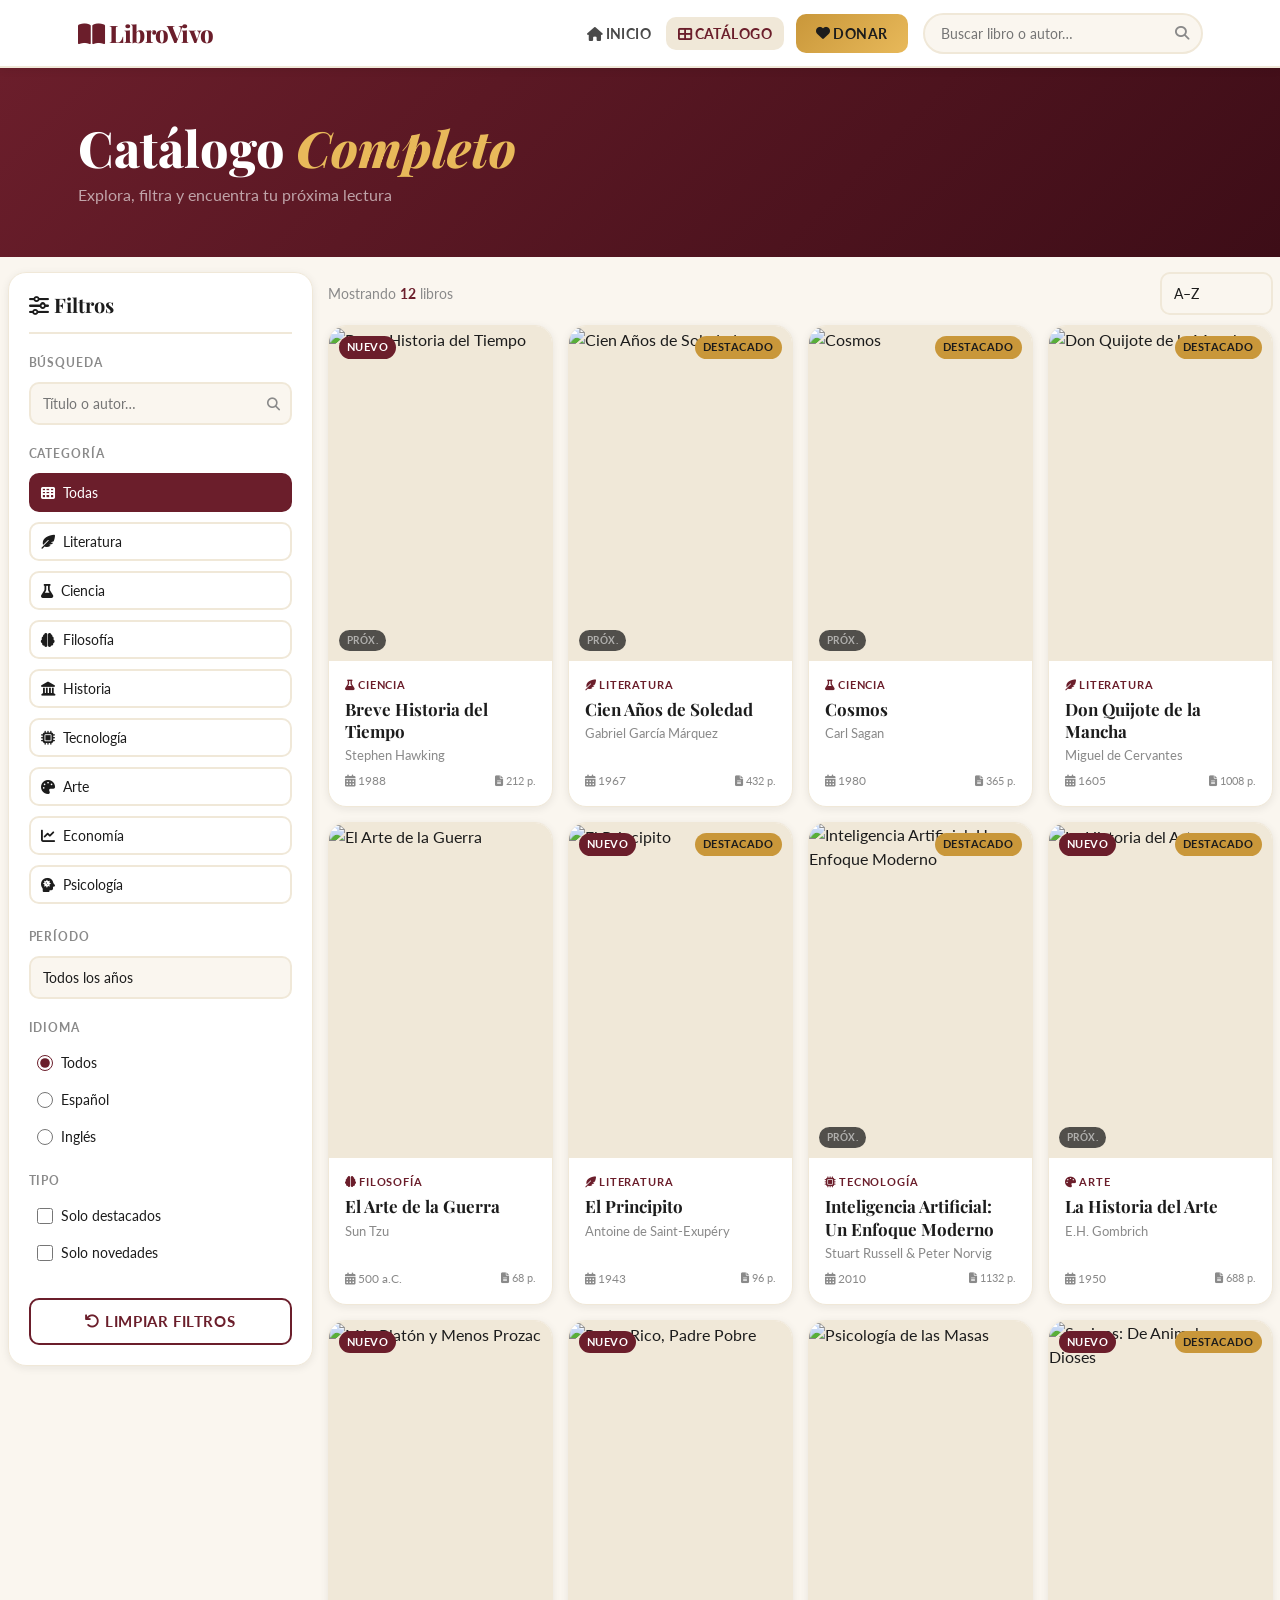
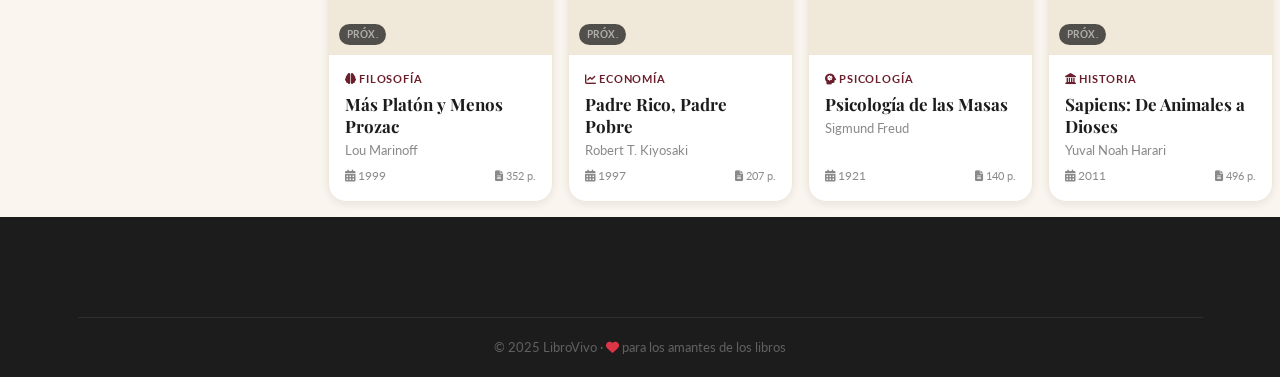
==== pages/catalogo.html @ aedbc591 "Add data catalog and reader functionality for LibroVivo - Introduced data.js containing book categor" ====
<!DOCTYPE html>
<html lang="es">
<head>
  <meta charset="UTF-8" />
  <meta name="viewport" content="width=device-width, initial-scale=1.0" />
  <title>Catálogo – LibroVivo</title>
  <meta name="description" content="Explora nuestro catálogo completo de libros digitales gratuitos. Filtra por categoría, año o autor." />
  <link href="https://cdn.jsdelivr.net/npm/bootstrap@5.3.3/dist/css/bootstrap.min.css" rel="stylesheet" />
  <link rel="stylesheet" href="https://cdnjs.cloudflare.com/ajax/libs/font-awesome/6.5.1/css/all.min.css" />
  <link href="https://fonts.googleapis.com/css2?family=Playfair+Display:ital,wght@0,400;0,600;0,800;1,400&family=Lato:wght@300;400;700&display=swap" rel="stylesheet" />
  <link rel="stylesheet" href="../style/style.css" />
</head>
<body>

<!-- NAVBAR -->
<nav class="navbar navbar-expand-lg lv-navbar sticky-top" id="mainNav">
  <div class="container">
    <a class="navbar-brand lv-brand" href="../index.html"><i class="fas fa-book-open me-2"></i>LibroVivo</a>
    <button class="navbar-toggler lv-toggler" type="button" data-bs-toggle="collapse" data-bs-target="#navMenu">
      <i class="fas fa-bars"></i>
    </button>
    <div class="collapse navbar-collapse" id="navMenu">
      <ul class="navbar-nav ms-auto align-items-lg-center gap-lg-1">
        <li class="nav-item"><a class="nav-link lv-nav-link" href="../index.html"><i class="fas fa-home me-1"></i>Inicio</a></li>
        <li class="nav-item"><a class="nav-link lv-nav-link active" href="catalogo.html"><i class="fas fa-th-large me-1"></i>Catálogo</a></li>
        <li class="nav-item"><button class="btn lv-btn-donate ms-lg-3" onclick="openDonate()"><i class="fas fa-heart me-1"></i>Donar</button></li>
      </ul>
      <div class="lv-search-wrap ms-lg-4 mt-3 mt-lg-0">
        <input type="search" id="globalSearch" class="lv-search-input" placeholder="Buscar libro o autor…" autocomplete="off" />
        <i class="fas fa-search lv-search-icon"></i>
        <div id="searchResults" class="lv-search-dropdown"></div>
      </div>
    </div>
  </div>
</nav>

<!-- PAGE HEADER -->
<div class="lv-page-header">
  <div class="container">
    <h1 class="lv-page-title">Catálogo <em>Completo</em></h1>
    <p class="lv-page-sub">Explora, filtra y encuentra tu próxima lectura</p>
  </div>
</div>

<div class="container-fluid py-4">
  <div class="row">

    <!-- SIDEBAR FILTROS -->
    <div class="col-lg-3" id="sidebarCol">
      <div class="lv-sidebar" id="filterSidebar">
        <div class="lv-sidebar-header">
          <h5><i class="fas fa-sliders-h me-2"></i>Filtros</h5>
          <button class="lv-sidebar-close d-lg-none" id="closeSidebar"><i class="fas fa-times"></i></button>
        </div>
        <div class="lv-filter-group">
          <label class="lv-filter-label">Búsqueda</label>
          <div class="lv-sidebar-search-wrap">
            <input type="search" id="sidebarSearch" class="lv-sidebar-search" placeholder="Título o autor…" />
            <i class="fas fa-search"></i>
          </div>
        </div>
        <div class="lv-filter-group">
          <label class="lv-filter-label">Categoría</label>
          <div id="filterCategories" class="lv-filter-options"></div>
        </div>
        <div class="lv-filter-group">
          <label class="lv-filter-label">Período</label>
          <select id="filterYear" class="lv-filter-select">
            <option value="">Todos los años</option>
            <option value="ancient">Antigüedad (antes de 1800)</option>
            <option value="classic">Clásicos (1800–1950)</option>
            <option value="modern">Modernos (1950–2000)</option>
            <option value="contemporary">Contemporáneos (2000+)</option>
          </select>
        </div>
        <div class="lv-filter-group">
          <label class="lv-filter-label">Idioma</label>
          <div class="lv-filter-options">
            <label class="lv-check-wrap"><input type="radio" name="lang" value="" checked /> Todos</label>
            <label class="lv-check-wrap"><input type="radio" name="lang" value="es" /> Español</label>
            <label class="lv-check-wrap"><input type="radio" name="lang" value="en" /> Inglés</label>
          </div>
        </div>
        <div class="lv-filter-group">
          <label class="lv-filter-label">Tipo</label>
          <div class="lv-filter-options">
            <label class="lv-check-wrap"><input type="checkbox" id="filterFeatured" /> Solo destacados</label>
            <label class="lv-check-wrap"><input type="checkbox" id="filterNew" /> Solo novedades</label>
          </div>
        </div>
        <button class="lv-btn-outline w-100 mt-3" id="clearFilters">
          <i class="fas fa-undo me-2"></i>Limpiar filtros
        </button>
      </div>
    </div>

    <div class="lv-sidebar-overlay" id="sidebarOverlay"></div>

    <!-- GRID LIBROS -->
    <div class="col-lg-9">
      <div class="d-flex align-items-center justify-content-between mb-3 flex-wrap gap-2">
        <button class="btn lv-filter-toggle d-lg-none" id="openSidebar">
          <i class="fas fa-sliders-h me-2"></i>Filtros
        </button>
        <span class="lv-results-count" id="resultsCount">Cargando...</span>
        <select class="lv-filter-select" id="sortSelect" style="width:auto">
          <option value="title">A–Z</option>
          <option value="year-desc">Más recientes</option>
          <option value="year-asc">Más antiguos</option>
        </select>
      </div>
      <div class="row g-4" id="booksGrid"></div>
      <div class="lv-empty" id="emptyState" style="display:none">
        <i class="fas fa-search-minus lv-empty-icon"></i>
        <h4>Sin resultados</h4>
        <p>Prueba con otros filtros o términos de búsqueda.</p>
        <button class="lv-btn-outline" id="clearFilters2"><i class="fas fa-undo me-2"></i>Limpiar filtros</button>
      </div>
    </div>
  </div>
</div>

<!-- DONATE MODAL -->
<div class="lv-modal-overlay" id="donateModal">
  <div class="lv-modal">
    <button class="lv-modal-close" onclick="closeDonate()"><i class="fas fa-times"></i></button>
    <div class="text-center">
      <i class="fas fa-heart lv-donate-icon"></i>
      <h3 class="lv-modal-title">Apoya LibroVivo</h3>
      <p class="lv-modal-sub">Tu donación nos ayuda a mantener esta biblioteca gratuita.</p>
      <div class="lv-donate-amounts">
        <button class="lv-donate-amount" onclick="donate(1)">$1</button>
        <button class="lv-donate-amount" onclick="donate(5)">$5</button>
        <button class="lv-donate-amount lv-donate-popular" onclick="donate(10)">$10 <span>Popular</span></button>
        <button class="lv-donate-amount" onclick="donate(25)">$25</button>
      </div>
      <a id="paypalBtn" href="#" target="_blank" class="lv-btn-primary w-100 mt-3" style="display:none">
        <i class="fab fa-paypal me-2"></i>Donar con PayPal
      </a>
    </div>
  </div>
</div>

<!-- FOOTER -->
<footer class="lv-footer">
  <div class="container">
    <div class="lv-footer-bottom text-center">
      <span>© 2025 LibroVivo · <i class="fas fa-heart text-danger"></i> para los amantes de los libros</span>
    </div>
  </div>
</footer>

<script src="https://cdn.jsdelivr.net/npm/bootstrap@5.3.3/dist/js/bootstrap.bundle.min.js"></script>
<script src="../script/data.js"></script>
<script src="../script/app.js"></script>
</body>
</html>
---- style/style.css ----
/* ============================================================
   LibroVivo – style.css
   Paleta: Crema cálido · Borgogña · Dorado · Carbón
   Tipografía: Playfair Display + Lato
   ============================================================ */

@import url('https://fonts.googleapis.com/css2?family=Playfair+Display:ital,wght@0,400;0,600;0,800;1,400&family=Lato:wght@300;400;700&display=swap');

/* ---- VARIABLES ---- */
:root {
  --cream:      #FAF6EF;
  --cream-dark: #F0E8D8;
  --borgogna:   #6B1E2B;
  --borgogna-l: #8B2E3E;
  --gold:       #C9973A;
  --gold-light: #E8B95A;
  --carbon:     #1C1C1C;
  --gray:       #4A4A4A;
  --gray-light: #8A8A8A;
  --white:      #FFFFFF;
  --shadow-sm:  0 2px 8px rgba(28,28,28,.08);
  --shadow-md:  0 6px 24px rgba(28,28,28,.12);
  --shadow-lg:  0 16px 48px rgba(28,28,28,.18);
  --radius:     10px;
  --radius-lg:  18px;
  --transition: .3s cubic-bezier(.4,0,.2,1);
}

/* ---- RESET ---- */
*, *::before, *::after { box-sizing: border-box; margin: 0; padding: 0; }
html { font-size: 62.5%; scroll-behavior: smooth; background: var(--cream); overflow-x: hidden; }
body { font-family: 'Lato', sans-serif; font-size: 1.6rem; color: var(--carbon); background: var(--cream); }
a { text-decoration: none; color: inherit; transition: var(--transition); }
img { max-width: 100%; }
em { font-style: italic; color: var(--borgogna); }

/* ---- SCROLLBAR ---- */
::-webkit-scrollbar { width: .6rem; }
::-webkit-scrollbar-track { background: var(--cream-dark); }
::-webkit-scrollbar-thumb { background: var(--borgogna); border-radius: 3px; }

/* ======================================================
   NAVBAR
   ====================================================== */
.lv-navbar {
  background: var(--white);
  border-bottom: 2px solid var(--cream-dark);
  box-shadow: var(--shadow-sm);
  padding: 1.2rem 0;
  transition: var(--transition);
  z-index: 1000;
}
.lv-navbar.scrolled {
  box-shadow: var(--shadow-md);
}
.lv-brand {
  font-family: 'Playfair Display', serif;
  font-size: 2.4rem;
  font-weight: 800;
  color: var(--borgogna) !important;
  letter-spacing: -.02em;
}
.lv-brand:hover { color: var(--borgogna-l) !important; }

.lv-nav-link {
  font-size: 1.4rem;
  font-weight: 700;
  color: var(--gray) !important;
  padding: .6rem 1.2rem !important;
  border-radius: var(--radius);
  letter-spacing: .03em;
  text-transform: uppercase;
}
.lv-nav-link:hover, .lv-nav-link.active {
  color: var(--borgogna) !important;
  background: var(--cream-dark);
}
.lv-toggler {
  border: 2px solid var(--cream-dark);
  padding: .6rem .9rem;
  border-radius: var(--radius);
  color: var(--borgogna);
  background: transparent;
  font-size: 1.6rem;
}

/* ---- BUTTONS ---- */
.lv-btn-primary {
  display: inline-flex;
  align-items: center;
  justify-content: center;
  background: var(--borgogna);
  color: var(--white);
  padding: 1.1rem 2.4rem;
  border-radius: var(--radius);
  font-family: 'Lato', sans-serif;
  font-size: 1.5rem;
  font-weight: 700;
  border: 2px solid var(--borgogna);
  cursor: pointer;
  transition: var(--transition);
  letter-spacing: .04em;
  text-transform: uppercase;
}
.lv-btn-primary:hover {
  background: var(--borgogna-l);
  border-color: var(--borgogna-l);
  color: var(--white);
  transform: translateY(-2px);
  box-shadow: 0 8px 24px rgba(107,30,43,.3);
}
.lv-btn-outline {
  display: inline-flex;
  align-items: center;
  justify-content: center;
  background: transparent;
  color: var(--borgogna);
  padding: 1rem 2.2rem;
  border-radius: var(--radius);
  font-size: 1.5rem;
  font-weight: 700;
  border: 2px solid var(--borgogna);
  cursor: pointer;
  transition: var(--transition);
  letter-spacing: .04em;
  text-transform: uppercase;
}
.lv-btn-outline:hover {
  background: var(--borgogna);
  color: var(--white);
  transform: translateY(-2px);
}
.lv-btn-donate {
  display: inline-flex;
  align-items: center;
  justify-content: center;
  background: linear-gradient(135deg, var(--gold), var(--gold-light));
  color: var(--carbon);
  padding: .9rem 2rem;
  border-radius: var(--radius);
  font-size: 1.4rem;
  font-weight: 700;
  border: none;
  cursor: pointer;
  transition: var(--transition);
  text-transform: uppercase;
  letter-spacing: .03em;
}
.lv-btn-donate:hover {
  filter: brightness(1.08);
  transform: translateY(-2px);
  box-shadow: 0 6px 20px rgba(201,151,58,.35);
  color: var(--carbon);
}

/* ---- SEARCH ---- */
.lv-search-wrap {
  position: relative;
}
.lv-search-input {
  background: var(--cream);
  border: 2px solid var(--cream-dark);
  border-radius: 50px;
  padding: .8rem 4rem .8rem 1.6rem;
  font-size: 1.4rem;
  font-family: 'Lato', sans-serif;
  color: var(--carbon);
  width: 28rem;
  transition: var(--transition);
}
.lv-search-input:focus {
  outline: none;
  border-color: var(--borgogna);
  background: var(--white);
  box-shadow: 0 0 0 3px rgba(107,30,43,.1);
}
.lv-search-icon {
  position: absolute;
  right: 1.4rem;
  top: 50%;
  transform: translateY(-50%);
  color: var(--gray-light);
  font-size: 1.4rem;
}
.lv-search-dropdown {
  position: absolute;
  top: calc(100% + .6rem);
  left: 0;
  right: 0;
  background: var(--white);
  border-radius: var(--radius);
  box-shadow: var(--shadow-lg);
  z-index: 2000;
  overflow: hidden;
  display: none;
}
.lv-search-dropdown.open { display: block; }
.lv-search-item {
  display: flex;
  align-items: center;
  gap: 1.2rem;
  padding: 1rem 1.4rem;
  cursor: pointer;
  transition: var(--transition);
}
.lv-search-item:hover { background: var(--cream); }
.lv-search-item img { width: 4rem; height: 5.5rem; object-fit: cover; border-radius: 4px; }
.lv-search-item-meta h6 { font-size: 1.3rem; margin: 0; font-family: 'Playfair Display', serif; }
.lv-search-item-meta small { color: var(--gray-light); font-size: 1.1rem; }

/* ======================================================
   HERO
   ====================================================== */
.lv-hero {
  position: relative;
  background: var(--carbon);
  overflow: hidden;
  min-height: 90vh;
  display: flex;
  align-items: center;
}
.lv-hero-bg {
  position: absolute;
  inset: 0;
  background: 
    radial-gradient(ellipse at 70% 50%, rgba(107,30,43,.6) 0%, transparent 60%),
    radial-gradient(ellipse at 20% 80%, rgba(201,151,58,.15) 0%, transparent 50%),
    linear-gradient(135deg, #1C1C1C 0%, #2A1A1E 100%);
}
.lv-hero-bg::before {
  content: '';
  position: absolute;
  inset: 0;
  background-image: url("data:image/svg+xml,%3Csvg width='60' height='60' viewBox='0 0 60 60' xmlns='http://www.w3.org/2000/svg'%3E%3Cg fill='none' fill-rule='evenodd'%3E%3Cg fill='%23ffffff' fill-opacity='0.02'%3E%3Cpath d='M36 34v-4h-2v4h-4v2h4v4h2v-4h4v-2h-4zm0-30V0h-2v4h-4v2h4v4h2V6h4V4h-4zM6 34v-4H4v4H0v2h4v4h2v-4h4v-2H6zM6 4V0H4v4H0v2h4v4h2V6h4V4H6z'/%3E%3C/g%3E%3C/g%3E%3C/svg%3E");
}
.lv-hero-content {
  position: relative;
  z-index: 1;
  padding-top: 6rem;
  padding-bottom: 6rem;
}
.min-vh-75 { min-height: 75vh; }
.lv-hero-badge {
  display: inline-flex;
  align-items: center;
  background: rgba(201,151,58,.2);
  border: 1px solid rgba(201,151,58,.4);
  color: var(--gold-light);
  padding: .5rem 1.4rem;
  border-radius: 50px;
  font-size: 1.3rem;
  font-weight: 700;
  text-transform: uppercase;
  letter-spacing: .08em;
  margin-bottom: 2rem;
}
.lv-hero-title {
  font-family: 'Playfair Display', serif;
  font-size: clamp(4rem, 6vw, 7rem);
  font-weight: 800;
  color: var(--white);
  line-height: 1.1;
  margin-bottom: 2rem;
}
.lv-hero-title em {
  color: var(--gold-light);
  font-style: italic;
}
.lv-hero-sub {
  font-size: 1.7rem;
  color: rgba(255,255,255,.7);
  line-height: 1.7;
  max-width: 50rem;
  margin-bottom: 3rem;
  font-weight: 300;
}
.lv-hero-stats {
  display: flex;
  gap: 3rem;
  padding-top: 1rem;
  border-top: 1px solid rgba(255,255,255,.1);
  margin-top: 1rem;
}
.lv-stat { text-align: center; }
.lv-stat span {
  display: block;
  font-family: 'Playfair Display', serif;
  font-size: 3.2rem;
  font-weight: 800;
  color: var(--gold-light);
}
.lv-stat small { color: rgba(255,255,255,.5); font-size: 1.2rem; text-transform: uppercase; letter-spacing: .08em; }

/* Hero books float */
.lv-hero-books {
  display: flex;
  justify-content: center;
  align-items: flex-end;
  gap: 1.5rem;
  height: 42rem;
  padding-bottom: 2rem;
}
.lv-hero-book-wrap {
  animation: floatBook 4s ease-in-out infinite;
  display: flex;
  align-items: flex-end;
}
.lv-hero-book-wrap:nth-child(1) { animation-delay: 0s;   transform: rotate(-8deg); }
.lv-hero-book-wrap:nth-child(2) { animation-delay: .6s;  transform: rotate(3deg);  }
.lv-hero-book-wrap:nth-child(3) { animation-delay: 1.2s; transform: rotate(-4deg); }
.lv-hero-book-wrap:nth-child(4) { animation-delay: 1.8s; transform: rotate(5deg);  }
.lv-hero-book {
  width: 12rem;
  height: 17rem;
  border-radius: 6px 10px 10px 6px;
  object-fit: cover;
  box-shadow: -4px 6px 20px rgba(0,0,0,.5), 4px 0 0 rgba(255,255,255,.06) inset;
  transition: transform var(--transition), box-shadow var(--transition);
  cursor: pointer;
  display: block;
}
.lv-hero-book-wrap:nth-child(2) .lv-hero-book { width: 14rem; height: 20rem; }
.lv-hero-book:hover {
  transform: scale(1.08) translateY(-8px);
  box-shadow: -4px 16px 40px rgba(0,0,0,.7);
}
@keyframes floatBook {
  0%,100% { transform: rotate(var(--rot, 0deg)) translateY(0); }
  50%      { transform: rotate(var(--rot, 0deg)) translateY(-14px); }
}
.lv-hero-book-wrap:nth-child(1) { --rot: -8deg; }
.lv-hero-book-wrap:nth-child(2) { --rot: 3deg; }
.lv-hero-book-wrap:nth-child(3) { --rot: -4deg; }
.lv-hero-book-wrap:nth-child(4) { --rot: 5deg; }

/* ======================================================
   SECTIONS GENÉRICOS
   ====================================================== */
.lv-section { padding: 7rem 0; }
.lv-section-header {
  display: flex;
  align-items: flex-end;
  justify-content: space-between;
  margin-bottom: 3.5rem;
  flex-wrap: wrap;
  gap: 1rem;
}
.lv-section-title {
  font-family: 'Playfair Display', serif;
  font-size: clamp(2.8rem, 4vw, 4rem);
  font-weight: 800;
  color: var(--carbon);
  line-height: 1.2;
}
.lv-section-sub {
  color: var(--gray-light);
  font-size: 1.6rem;
  margin-top: .5rem;
}
.lv-link-more {
  color: var(--borgogna);
  font-size: 1.4rem;
  font-weight: 700;
  text-transform: uppercase;
  letter-spacing: .05em;
  border-bottom: 2px solid transparent;
}
.lv-link-more:hover { border-color: var(--borgogna); }

/* ======================================================
   BOOK CARD
   ====================================================== */
.lv-book-card {
  background: var(--white);
  border-radius: var(--radius-lg);
  overflow: hidden;
  box-shadow: var(--shadow-sm);
  transition: var(--transition);
  cursor: pointer;
  height: 100%;
  display: flex;
  flex-direction: column;
  border: 1px solid var(--cream-dark);
}
.lv-book-card:hover {
  transform: translateY(-6px);
  box-shadow: var(--shadow-lg);
  border-color: var(--gold);
}
.lv-book-cover-wrap {
  position: relative;
  aspect-ratio: 2/3;
  overflow: hidden;
  background: var(--cream-dark);
}
.lv-book-cover {
  width: 100%;
  height: 100%;
  object-fit: cover;
  transition: transform .5s ease;
}
.lv-book-card:hover .lv-book-cover { transform: scale(1.05); }
.lv-book-overlay {
  position: absolute;
  inset: 0;
  background: linear-gradient(to top, rgba(28,28,28,.9) 0%, transparent 50%);
  opacity: 0;
  transition: var(--transition);
  display: flex;
  align-items: flex-end;
  justify-content: center;
  padding-bottom: 2rem;
}
.lv-book-card:hover .lv-book-overlay { opacity: 1; }
.lv-read-btn {
  background: var(--borgogna);
  color: var(--white);
  padding: .8rem 2rem;
  border-radius: var(--radius);
  font-size: 1.3rem;
  font-weight: 700;
  text-transform: uppercase;
  letter-spacing: .05em;
  border: 2px solid var(--borgogna);
  transform: translateY(1rem);
  transition: var(--transition);
}
.lv-book-card:hover .lv-read-btn { transform: translateY(0); }
.lv-read-btn:hover { background: var(--gold); border-color: var(--gold); color: var(--carbon); }
.lv-badge-new, .lv-badge-featured {
  position: absolute;
  top: 1rem;
  padding: .3rem .8rem;
  border-radius: 50px;
  font-size: 1.1rem;
  font-weight: 700;
  text-transform: uppercase;
  letter-spacing: .05em;
}
.lv-badge-new { left: 1rem; background: var(--borgogna); color: var(--white); }
.lv-badge-featured { right: 1rem; background: var(--gold); color: var(--carbon); }
.lv-badge-demo {
  position: absolute;
  bottom: 1rem; left: 1rem;
  background: rgba(28,28,28,.75);
  color: rgba(255,255,255,.55);
  padding: .3rem .8rem;
  border-radius: 50px;
  font-size: 1rem;
  font-weight: 700;
  text-transform: uppercase;
  letter-spacing: .05em;
  backdrop-filter: blur(4px);
}
/* Demo mode in reader */
.lv-demo-mode {
  text-align: center;
  padding: 4rem 2rem;
  max-width: 56rem;
}
.lv-demo-meta {
  display: flex;
  gap: 2rem;
  justify-content: center;
  flex-wrap: wrap;
  margin: 1.5rem 0;
  color: rgba(255,255,255,.5);
  font-size: 1.4rem;
}
.lv-demo-notice {
  background: rgba(201,151,58,.12);
  border: 1px solid rgba(201,151,58,.3);
  color: rgba(255,255,255,.6);
  border-radius: var(--radius);
  padding: 1.4rem 2rem;
  font-size: 1.4rem;
  line-height: 1.6;
  margin: 2rem 0;
  text-align: left;
}
.lv-book-info {
  padding: 1.6rem;
  flex: 1;
  display: flex;
  flex-direction: column;
}
.lv-book-category {
  font-size: 1.1rem;
  font-weight: 700;
  text-transform: uppercase;
  letter-spacing: .08em;
  color: var(--borgogna);
  margin-bottom: .5rem;
}
.lv-book-title {
  font-family: 'Playfair Display', serif;
  font-size: 1.7rem;
  font-weight: 700;
  color: var(--carbon);
  line-height: 1.3;
  margin-bottom: .4rem;
  display: -webkit-box;
  -webkit-line-clamp: 2;
  -webkit-box-orient: vertical;
  overflow: hidden;
}
.lv-book-author {
  font-size: 1.3rem;
  color: var(--gray-light);
  margin-bottom: .4rem;
}
.lv-book-year {
  font-size: 1.2rem;
  color: var(--gray-light);
  margin-top: auto;
}
.lv-book-pages {
  font-size: 1.1rem;
  color: var(--gray-light);
}

/* ======================================================
   SWIPER
   ====================================================== */
.lv-swiper { padding: 1.5rem .5rem 4rem !important; overflow: visible; }
.lv-swiper .swiper-slide { height: auto; }
.lv-swiper-pagination { --swiper-pagination-color: var(--borgogna); }
.lv-swiper-nav {
  color: var(--borgogna) !important;
  background: var(--white);
  width: 4rem !important;
  height: 4rem !important;
  border-radius: 50%;
  box-shadow: var(--shadow-md);
  transition: var(--transition);
}
.lv-swiper-nav::after { font-size: 1.4rem !important; font-weight: 900; }
.lv-swiper-nav:hover { background: var(--borgogna); color: var(--white) !important; }

/* ======================================================
   CATEGORIES GRID
   ====================================================== */
.lv-categories-section { background: var(--cream-dark); }
.lv-category-card {
  background: var(--white);
  border-radius: var(--radius-lg);
  padding: 2.4rem 2rem;
  text-align: center;
  cursor: pointer;
  transition: var(--transition);
  border: 2px solid transparent;
  box-shadow: var(--shadow-sm);
}
.lv-category-card:hover {
  border-color: var(--borgogna);
  transform: translateY(-4px);
  box-shadow: var(--shadow-md);
}
.lv-category-card.active {
  background: var(--borgogna);
  border-color: var(--borgogna);
  color: var(--white);
}
.lv-category-card.active .lv-category-icon,
.lv-category-card.active .lv-category-name { color: var(--white); }
.lv-category-icon {
  font-size: 2.8rem;
  color: var(--borgogna);
  margin-bottom: 1rem;
  display: block;
  transition: var(--transition);
}
.lv-category-name {
  font-size: 1.4rem;
  font-weight: 700;
  color: var(--carbon);
  text-transform: uppercase;
  letter-spacing: .05em;
}
.lv-category-count {
  font-size: 1.2rem;
  color: var(--gray-light);
  margin-top: .3rem;
}
.lv-category-card.active .lv-category-count { color: rgba(255,255,255,.7); }

/* ======================================================
   UPLOAD SECTION
   ====================================================== */
.lv-upload-section { background: var(--carbon); }
.lv-upload-section .lv-section-title { color: var(--white); }
.lv-upload-section .lv-section-sub { color: rgba(255,255,255,.6); }
.lv-upload-section .lv-hero-badge { margin-bottom: 2rem; }
.lv-upload-box {
  background: rgba(255,255,255,.04);
  border: 2px dashed rgba(255,255,255,.2);
  border-radius: var(--radius-lg);
  padding: 5rem 3rem;
  text-align: center;
  transition: var(--transition);
  cursor: pointer;
}
.lv-upload-box:hover, .lv-upload-box.dragover {
  border-color: var(--gold);
  background: rgba(201,151,58,.08);
}
.lv-upload-icon { font-size: 5rem; color: var(--gold); display: block; margin-bottom: 1.5rem; }
.lv-upload-text { font-size: 1.6rem; color: rgba(255,255,255,.8); font-weight: 300; }
.lv-upload-box small { color: rgba(255,255,255,.4); font-size: 1.3rem; display: block; margin-top: .5rem; }

/* ======================================================
   NEW / FEATURED SECTION
   ====================================================== */
.lv-new-section { background: var(--cream); }
.lv-featured-section { background: var(--cream-dark); }

/* ======================================================
   DONATE MODAL
   ====================================================== */
.lv-modal-overlay {
  position: fixed;
  inset: 0;
  background: rgba(28,28,28,.7);
  z-index: 9000;
  display: flex;
  align-items: center;
  justify-content: center;
  opacity: 0;
  pointer-events: none;
  transition: var(--transition);
  backdrop-filter: blur(4px);
}
.lv-modal-overlay.open { opacity: 1; pointer-events: all; }
.lv-modal {
  background: var(--white);
  border-radius: var(--radius-lg);
  padding: 3.5rem;
  max-width: 48rem;
  width: 90%;
  position: relative;
  box-shadow: var(--shadow-lg);
  transform: scale(.95);
  transition: var(--transition);
}
.lv-modal-overlay.open .lv-modal { transform: scale(1); }
.lv-modal-close {
  position: absolute;
  top: 1.5rem;
  right: 1.5rem;
  background: var(--cream);
  border: none;
  border-radius: 50%;
  width: 3.6rem;
  height: 3.6rem;
  font-size: 1.4rem;
  cursor: pointer;
  color: var(--gray);
  transition: var(--transition);
  display: flex;
  align-items: center;
  justify-content: center;
}
.lv-modal-close:hover { background: var(--borgogna); color: var(--white); }
.lv-donate-icon { font-size: 4rem; color: var(--borgogna); display: block; margin-bottom: 1rem; }
.lv-modal-title { font-family: 'Playfair Display', serif; font-size: 2.6rem; font-weight: 800; color: var(--carbon); margin-bottom: 1rem; }
.lv-modal-sub { color: var(--gray-light); font-size: 1.5rem; line-height: 1.6; margin-bottom: 2rem; }
.lv-donate-amounts {
  display: flex;
  gap: 1rem;
  justify-content: center;
  flex-wrap: wrap;
  margin-bottom: 1rem;
}
.lv-donate-amount {
  padding: 1rem 2rem;
  border: 2px solid var(--cream-dark);
  border-radius: var(--radius);
  background: transparent;
  font-size: 1.6rem;
  font-weight: 700;
  cursor: pointer;
  transition: var(--transition);
  color: var(--carbon);
  position: relative;
}
.lv-donate-amount:hover, .lv-donate-amount.selected {
  border-color: var(--borgogna);
  background: var(--borgogna);
  color: var(--white);
}
.lv-donate-popular { border-color: var(--gold); }
.lv-donate-popular span {
  position: absolute;
  top: -1rem;
  left: 50%;
  transform: translateX(-50%);
  background: var(--gold);
  color: var(--carbon);
  font-size: 1rem;
  padding: .1rem .7rem;
  border-radius: 50px;
  font-weight: 700;
  white-space: nowrap;
}

/* ======================================================
   FOOTER
   ====================================================== */
.lv-footer {
  background: var(--carbon);
  color: rgba(255,255,255,.7);
  padding: 6rem 0 0;
}
.lv-footer .lv-brand { color: var(--white) !important; }
.lv-footer-sub { font-size: 1.4rem; color: rgba(255,255,255,.5); line-height: 1.7; }
.lv-footer-heading {
  color: var(--gold-light);
  font-size: 1.3rem;
  font-weight: 700;
  text-transform: uppercase;
  letter-spacing: .08em;
  margin-bottom: 1.5rem;
}
.lv-footer-list { list-style: none; padding: 0; }
.lv-footer-list li { margin-bottom: .8rem; }
.lv-footer-list a { font-size: 1.4rem; color: rgba(255,255,255,.5); }
.lv-footer-list a:hover { color: var(--white); }
.lv-social-links { display: flex; gap: 1rem; }
.lv-social-links a {
  width: 3.8rem; height: 3.8rem;
  border-radius: 50%;
  background: rgba(255,255,255,.08);
  color: rgba(255,255,255,.6);
  display: flex; align-items: center; justify-content: center;
  font-size: 1.6rem;
  transition: var(--transition);
}
.lv-social-links a:hover { background: var(--borgogna); color: var(--white); }
.lv-footer-bottom {
  margin-top: 4rem;
  padding: 2rem 0;
  border-top: 1px solid rgba(255,255,255,.08);
  font-size: 1.3rem;
  color: rgba(255,255,255,.3);
  text-align: center;
}

/* ======================================================
   PAGE HEADER (catálogo)
   ====================================================== */
.lv-page-header {
  background: linear-gradient(135deg, var(--borgogna) 0%, #3D0D17 100%);
  padding: 5rem 0 4rem;
  margin-bottom: 0;
}
.lv-page-title {
  font-family: 'Playfair Display', serif;
  font-size: clamp(3.2rem, 5vw, 5rem);
  font-weight: 800;
  color: var(--white);
}
.lv-page-title em { color: var(--gold-light); }
.lv-page-sub { color: rgba(255,255,255,.6); font-size: 1.6rem; margin-top: .5rem; }

/* ======================================================
   SIDEBAR (catálogo)
   ====================================================== */
.lv-sidebar {
  background: var(--white);
  border-radius: var(--radius-lg);
  padding: 2rem;
  box-shadow: var(--shadow-sm);
  border: 1px solid var(--cream-dark);
  position: sticky;
  top: 8rem;
}
.lv-sidebar-header {
  display: flex;
  align-items: center;
  justify-content: space-between;
  margin-bottom: 2rem;
  padding-bottom: 1.5rem;
  border-bottom: 2px solid var(--cream-dark);
}
.lv-sidebar-header h5 {
  font-family: 'Playfair Display', serif;
  font-size: 2rem;
  font-weight: 700;
  color: var(--carbon);
  margin: 0;
}
.lv-sidebar-close {
  background: var(--cream);
  border: none;
  border-radius: 50%;
  width: 3.2rem; height: 3.2rem;
  display: flex; align-items: center; justify-content: center;
  cursor: pointer;
  font-size: 1.4rem;
  color: var(--gray);
  transition: var(--transition);
}
.lv-sidebar-close:hover { background: var(--borgogna); color: var(--white); }
.lv-filter-group { margin-bottom: 2rem; }
.lv-filter-label {
  display: block;
  font-size: 1.2rem;
  font-weight: 700;
  text-transform: uppercase;
  letter-spacing: .08em;
  color: var(--gray-light);
  margin-bottom: 1rem;
}
.lv-filter-options { display: flex; flex-direction: column; gap: .6rem; }
.lv-check-wrap {
  display: flex;
  align-items: center;
  gap: .8rem;
  font-size: 1.4rem;
  color: var(--carbon);
  cursor: pointer;
  padding: .5rem .8rem;
  border-radius: var(--radius);
  transition: var(--transition);
}
.lv-check-wrap:hover { background: var(--cream); }
.lv-check-wrap input { accent-color: var(--borgogna); width: 1.6rem; height: 1.6rem; cursor: pointer; }
.lv-filter-select {
  width: 100%;
  padding: .9rem 1.2rem;
  border: 2px solid var(--cream-dark);
  border-radius: var(--radius);
  font-size: 1.4rem;
  font-family: 'Lato', sans-serif;
  color: var(--carbon);
  background: var(--cream);
  cursor: pointer;
  transition: var(--transition);
  appearance: none;
}
.lv-filter-select:focus { outline: none; border-color: var(--borgogna); }
.lv-sidebar-search-wrap { position: relative; }
.lv-sidebar-search {
  width: 100%;
  padding: .9rem 3.5rem .9rem 1.2rem;
  border: 2px solid var(--cream-dark);
  border-radius: var(--radius);
  font-size: 1.4rem;
  font-family: 'Lato', sans-serif;
  color: var(--carbon);
  background: var(--cream);
  transition: var(--transition);
}
.lv-sidebar-search:focus { outline: none; border-color: var(--borgogna); background: var(--white); }
.lv-sidebar-search-wrap i {
  position: absolute;
  right: 1.2rem;
  top: 50%;
  transform: translateY(-50%);
  color: var(--gray-light);
  font-size: 1.3rem;
}
/* Sidebar overlay mobile */
.lv-sidebar-overlay {
  display: none;
  position: fixed;
  inset: 0;
  background: rgba(28,28,28,.5);
  z-index: 1100;
}
.lv-filter-toggle {
  background: var(--borgogna);
  color: var(--white);
  border: none;
  padding: .8rem 1.6rem;
  border-radius: var(--radius);
  font-size: 1.4rem;
  font-weight: 700;
  text-transform: uppercase;
  letter-spacing: .04em;
  cursor: pointer;
  transition: var(--transition);
}
.lv-filter-toggle:hover { background: var(--borgogna-l); }
.lv-results-count { font-size: 1.4rem; color: var(--gray-light); }
.lv-results-count strong { color: var(--borgogna); }
/* Category filter pills in sidebar */
.lv-filter-cat-btn {
  display: flex;
  align-items: center;
  gap: .6rem;
  width: 100%;
  text-align: left;
  padding: .7rem 1rem;
  border: 2px solid var(--cream-dark);
  border-radius: var(--radius);
  background: transparent;
  font-size: 1.4rem;
  font-family: 'Lato', sans-serif;
  color: var(--carbon);
  cursor: pointer;
  transition: var(--transition);
  margin-bottom: .4rem;
}
.lv-filter-cat-btn:hover { border-color: var(--borgogna); color: var(--borgogna); background: var(--cream); }
.lv-filter-cat-btn.active { border-color: var(--borgogna); background: var(--borgogna); color: var(--white); }
/* Empty state */
.lv-empty {
  text-align: center;
  padding: 6rem 2rem;
}
.lv-empty-icon { font-size: 6rem; color: var(--cream-dark); display: block; margin-bottom: 2rem; }
.lv-empty h4 { font-family: 'Playfair Display', serif; font-size: 2.4rem; color: var(--carbon); margin-bottom: 1rem; }
.lv-empty p { color: var(--gray-light); font-size: 1.5rem; margin-bottom: 2rem; }

/* ======================================================
   READER
   ====================================================== */
.lv-reader-body { background: #111; overflow: hidden; height: 100vh; display: flex; flex-direction: column; }
.lv-reader-nav {
  background: var(--carbon);
  border-bottom: 1px solid rgba(255,255,255,.08);
  padding: 1rem 2rem;
  display: flex;
  align-items: center;
  justify-content: space-between;
  flex-wrap: wrap;
  gap: 1rem;
  z-index: 100;
  position: relative;
  flex-shrink: 0;
}
.lv-reader-back {
  width: 3.6rem; height: 3.6rem;
  border-radius: 50%;
  background: rgba(255,255,255,.08);
  color: var(--white);
  display: flex; align-items: center; justify-content: center;
  font-size: 1.6rem;
  transition: var(--transition);
}
.lv-reader-back:hover { background: var(--borgogna); }
.lv-reader-booktitle {
  font-family: 'Playfair Display', serif;
  font-size: 1.6rem;
  color: rgba(255,255,255,.8);
  max-width: 24rem;
  overflow: hidden;
  text-overflow: ellipsis;
  white-space: nowrap;
}
.lv-reader-pages, .lv-reader-zoom {
  display: flex;
  align-items: center;
  gap: .6rem;
}
.lv-reader-btn {
  width: 3.4rem; height: 3.4rem;
  border-radius: var(--radius);
  background: rgba(255,255,255,.08);
  border: none;
  color: rgba(255,255,255,.7);
  font-size: 1.4rem;
  cursor: pointer;
  transition: var(--transition);
  display: flex; align-items: center; justify-content: center;
}
.lv-reader-btn:hover { background: var(--borgogna); color: var(--white); }
.lv-reader-btn.active { background: var(--gold); color: var(--carbon); }
.lv-page-indicator {
  display: flex;
  align-items: center;
  gap: .5rem;
  color: rgba(255,255,255,.6);
  font-size: 1.4rem;
}
.lv-page-input {
  width: 5rem;
  background: rgba(255,255,255,.1);
  border: 1px solid rgba(255,255,255,.15);
  border-radius: var(--radius);
  padding: .4rem .6rem;
  color: var(--white);
  font-size: 1.4rem;
  text-align: center;
  font-family: 'Lato', sans-serif;
}
.lv-page-input:focus { outline: none; border-color: var(--borgogna); }
.lv-zoom-val { color: rgba(255,255,255,.6); font-size: 1.3rem; min-width: 4rem; text-align: center; }
.lv-reader-sep { width: 1px; height: 2.4rem; background: rgba(255,255,255,.1); margin: 0 .5rem; }
.lv-tool-btn.active { background: var(--gold) !important; color: var(--carbon) !important; }

/* Reader layout */
.lv-reader-layout {
  display: flex;
  flex: 1;
  overflow: hidden;
  height: calc(100vh - 6rem);
}
.lv-reader-main {
  flex: 1;
  overflow-y: auto;
  background: #1a1a1a;
  display: flex;
  flex-direction: column;
  align-items: center;
  padding: 2rem;
  position: relative;
}
.lv-pdf-container {
  position: relative;
  box-shadow: 0 8px 40px rgba(0,0,0,.6);
  line-height: 0;
}
#pdfCanvas {
  display: block;
  max-width: 100%;
}
.lv-text-layer {
  position: absolute;
  top: 0; left: 0;
  width: 100%; height: 100%;
  pointer-events: all;
  overflow: hidden;
}
.lv-text-layer span {
  color: transparent;
  position: absolute;
  white-space: pre;
  cursor: text;
  transform-origin: 0% 0%;
}
.lv-text-layer .highlight {
  background: rgba(255, 220, 50, .4);
  border-radius: 2px;
  color: transparent;
}
.lv-reader-loading {
  position: absolute;
  inset: 0;
  display: flex;
  flex-direction: column;
  align-items: center;
  justify-content: center;
  color: rgba(255,255,255,.6);
  font-size: 1.5rem;
  gap: 1.5rem;
}
.lv-reader-error {
  display: flex;
  flex-direction: column;
  align-items: center;
  justify-content: center;
  text-align: center;
  padding: 4rem;
  color: rgba(255,255,255,.7);
}
.lv-error-icon { font-size: 6rem; color: var(--borgogna); margin-bottom: 2rem; display: block; }
.lv-loader-spinner {
  width: 4rem; height: 4rem;
  border: 3px solid rgba(255,255,255,.1);
  border-top-color: var(--borgogna);
  border-radius: 50%;
  animation: spin .8s linear infinite;
}
@keyframes spin { to { transform: rotate(360deg); } }

/* Reader panel */
.lv-reader-panel {
  width: 30rem;
  background: var(--carbon);
  border-left: 1px solid rgba(255,255,255,.06);
  overflow-y: auto;
  flex-shrink: 0;
  transition: var(--transition);
}
.lv-panel-section {
  padding: 1.8rem;
  border-bottom: 1px solid rgba(255,255,255,.06);
}
.lv-panel-heading {
  font-size: 1.3rem;
  font-weight: 700;
  text-transform: uppercase;
  letter-spacing: .08em;
  color: var(--gold-light);
  margin-bottom: 1rem;
}
.lv-panel-cover {
  width: 100%;
  aspect-ratio: 2/3;
  object-fit: cover;
  border-radius: var(--radius);
  margin-bottom: 1.2rem;
}
#panelBookInfo { display: none; }
.lv-panel-book-meta h5 {
  font-family: 'Playfair Display', serif;
  font-size: 1.6rem;
  color: var(--white);
  margin-bottom: .4rem;
}
.lv-panel-book-meta p { font-size: 1.3rem; }
.lv-panel-badge {
  display: inline-block;
  padding: .3rem 1rem;
  background: rgba(107,30,43,.3);
  border: 1px solid rgba(107,30,43,.5);
  color: var(--gold-light);
  border-radius: 50px;
  font-size: 1.1rem;
  text-transform: uppercase;
  letter-spacing: .05em;
}
/* Progress */
.lv-progress-bar-wrap {
  background: rgba(255,255,255,.08);
  border-radius: 50px;
  height: .6rem;
  overflow: hidden;
  margin-bottom: .6rem;
}
.lv-progress-bar {
  height: 100%;
  background: linear-gradient(90deg, var(--borgogna), var(--gold));
  border-radius: 50px;
  width: 0%;
  transition: width .5s ease;
}
/* Highlights list */
.lv-highlights-list { max-height: 20rem; overflow-y: auto; }
.lv-highlight-item {
  background: rgba(255,220,50,.1);
  border-left: 3px solid var(--gold);
  padding: .8rem 1rem;
  border-radius: 0 var(--radius) var(--radius) 0;
  margin-bottom: .8rem;
  font-size: 1.3rem;
  color: rgba(255,255,255,.7);
  line-height: 1.5;
  cursor: pointer;
  transition: var(--transition);
  position: relative;
}
.lv-highlight-item:hover { background: rgba(255,220,50,.2); }
.lv-highlight-del {
  position: absolute;
  top: .5rem; right: .5rem;
  background: none;
  border: none;
  color: rgba(255,255,255,.3);
  cursor: pointer;
  font-size: 1.2rem;
  transition: var(--transition);
}
.lv-highlight-del:hover { color: var(--borgogna); }
/* AI content */
.lv-ai-content {
  font-size: 1.4rem;
  color: rgba(255,255,255,.6);
  line-height: 1.7;
  max-height: 30rem;
  overflow-y: auto;
}
/* AI Modal */
.lv-ai-modal { max-width: 60rem; }
.lv-ai-modal-header { display: flex; align-items: center; gap: 1.5rem; margin-bottom: 2rem; }
.lv-ai-icon { font-size: 3rem; color: var(--borgogna); }
.lv-ai-modal-content { max-height: 50vh; overflow-y: auto; }
.lv-ai-loading {
  display: flex;
  flex-direction: column;
  align-items: center;
  gap: 1.5rem;
  padding: 3rem;
  color: var(--gray-light);
}
#aiResult {
  font-size: 1.5rem;
  color: var(--carbon);
  line-height: 1.8;
  white-space: pre-wrap;
}

/* Highlight tooltip */
.lv-highlight-tooltip {
  position: fixed;
  background: var(--carbon);
  border-radius: var(--radius);
  box-shadow: var(--shadow-lg);
  padding: .5rem;
  display: flex;
  gap: .4rem;
  z-index: 9999;
}
.lv-highlight-tooltip button {
  background: none;
  border: none;
  color: var(--white);
  font-size: 1.3rem;
  padding: .5rem 1rem;
  border-radius: 6px;
  cursor: pointer;
  transition: var(--transition);
}
.lv-highlight-tooltip button:hover { background: var(--borgogna); }

/* ======================================================
   RESPONSIVE
   ====================================================== */
@media (max-width: 991px) {
  html { font-size: 56%; }
  .lv-section { padding: 5rem 0; }

  /* Sidebar mobile */
  .lv-sidebar {
    position: fixed;
    top: 0; left: -32rem;
    width: 30rem;
    height: 100vh;
    z-index: 1200;
    border-radius: 0;
    overflow-y: auto;
    transition: left .3s ease;
  }
  .lv-sidebar.open { left: 0; }
  .lv-sidebar-overlay.open { display: block; }

  /* Reader panel collapses */
  .lv-reader-panel {
    position: fixed;
    right: -32rem;
    top: 0; bottom: 0;
    z-index: 200;
    width: 30rem;
  }
  .lv-reader-panel.open { right: 0; }
}

@media (max-width: 768px) {
  html { font-size: 52%; }
  .lv-hero { min-height: 80vh; }
  .lv-search-input { width: 20rem; }
  .lv-reader-nav { padding: .8rem 1.2rem; }
  .lv-reader-booktitle { max-width: 14rem; font-size: 1.4rem; }
}
@media (max-width: 480px) {
  html { font-size: 48%; }
  .lv-search-input { width: 16rem; }
  .lv-hero-stats { gap: 1.5rem; }
}
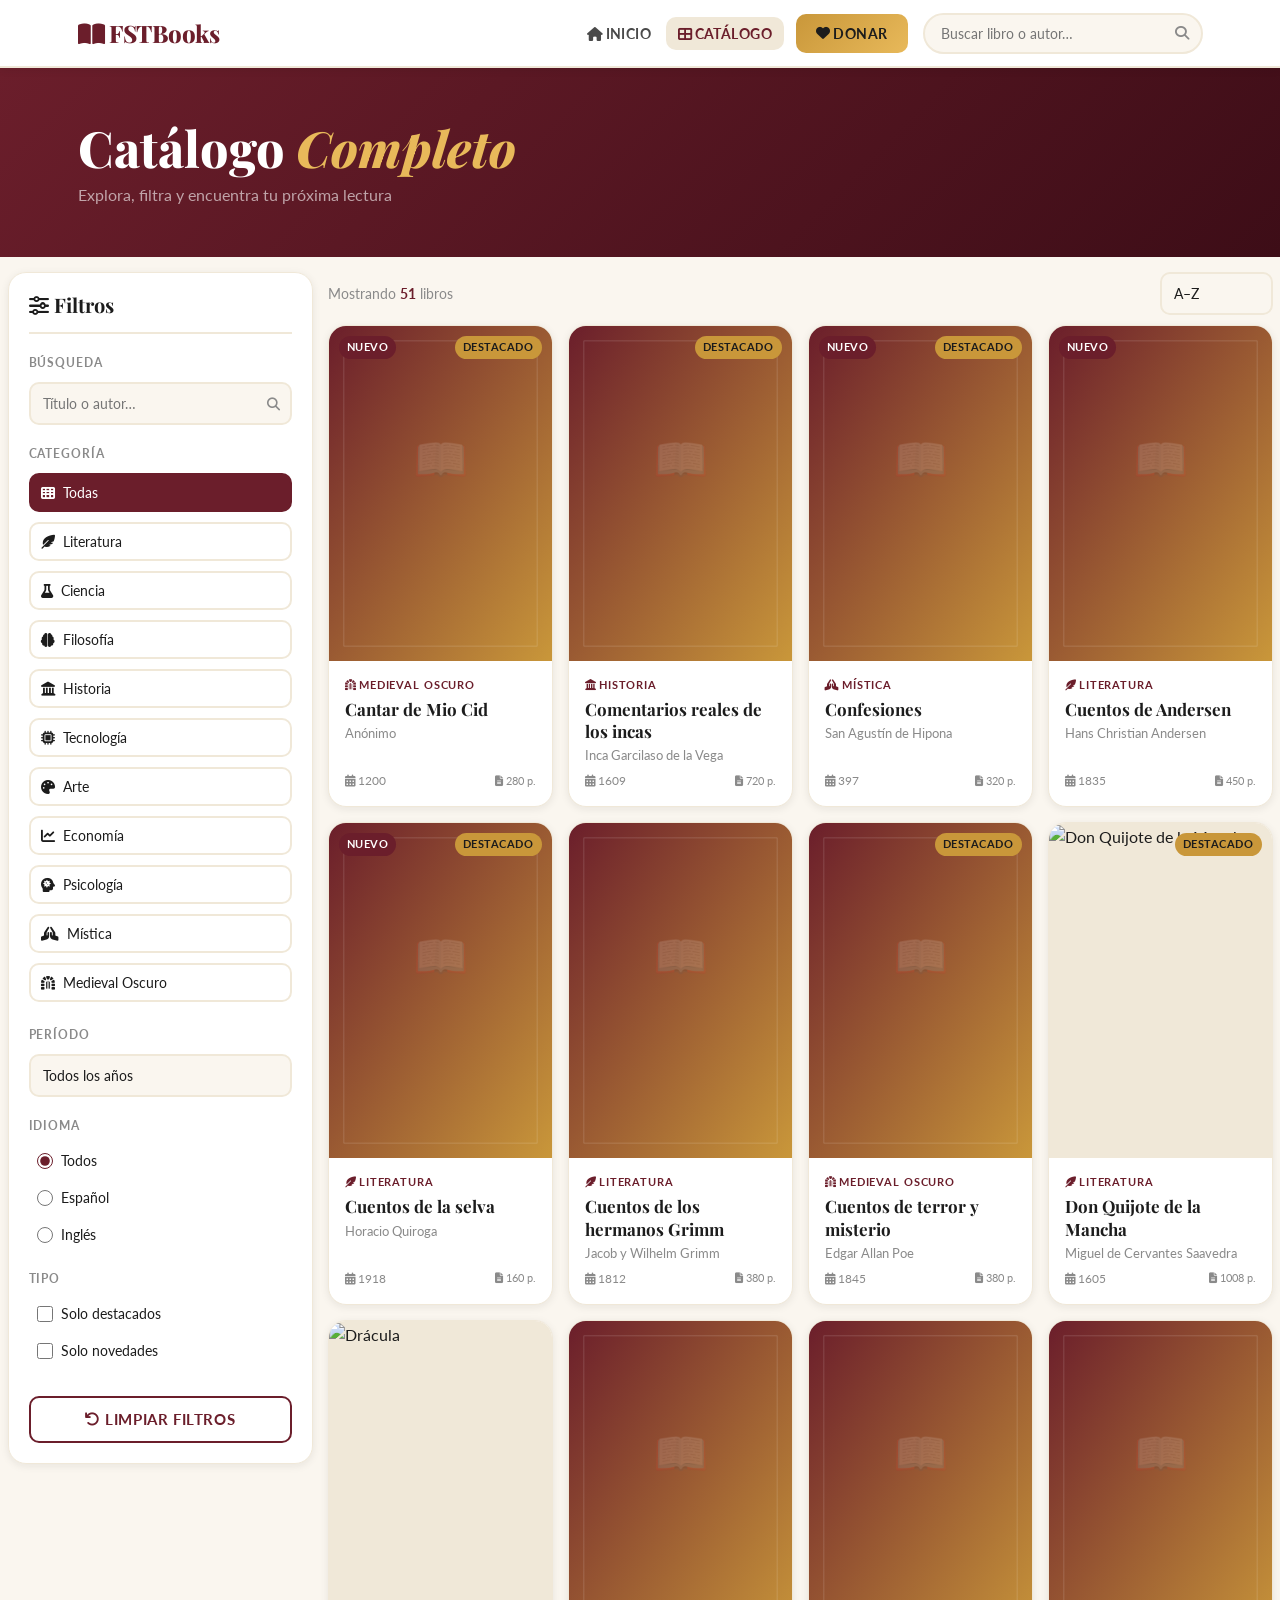
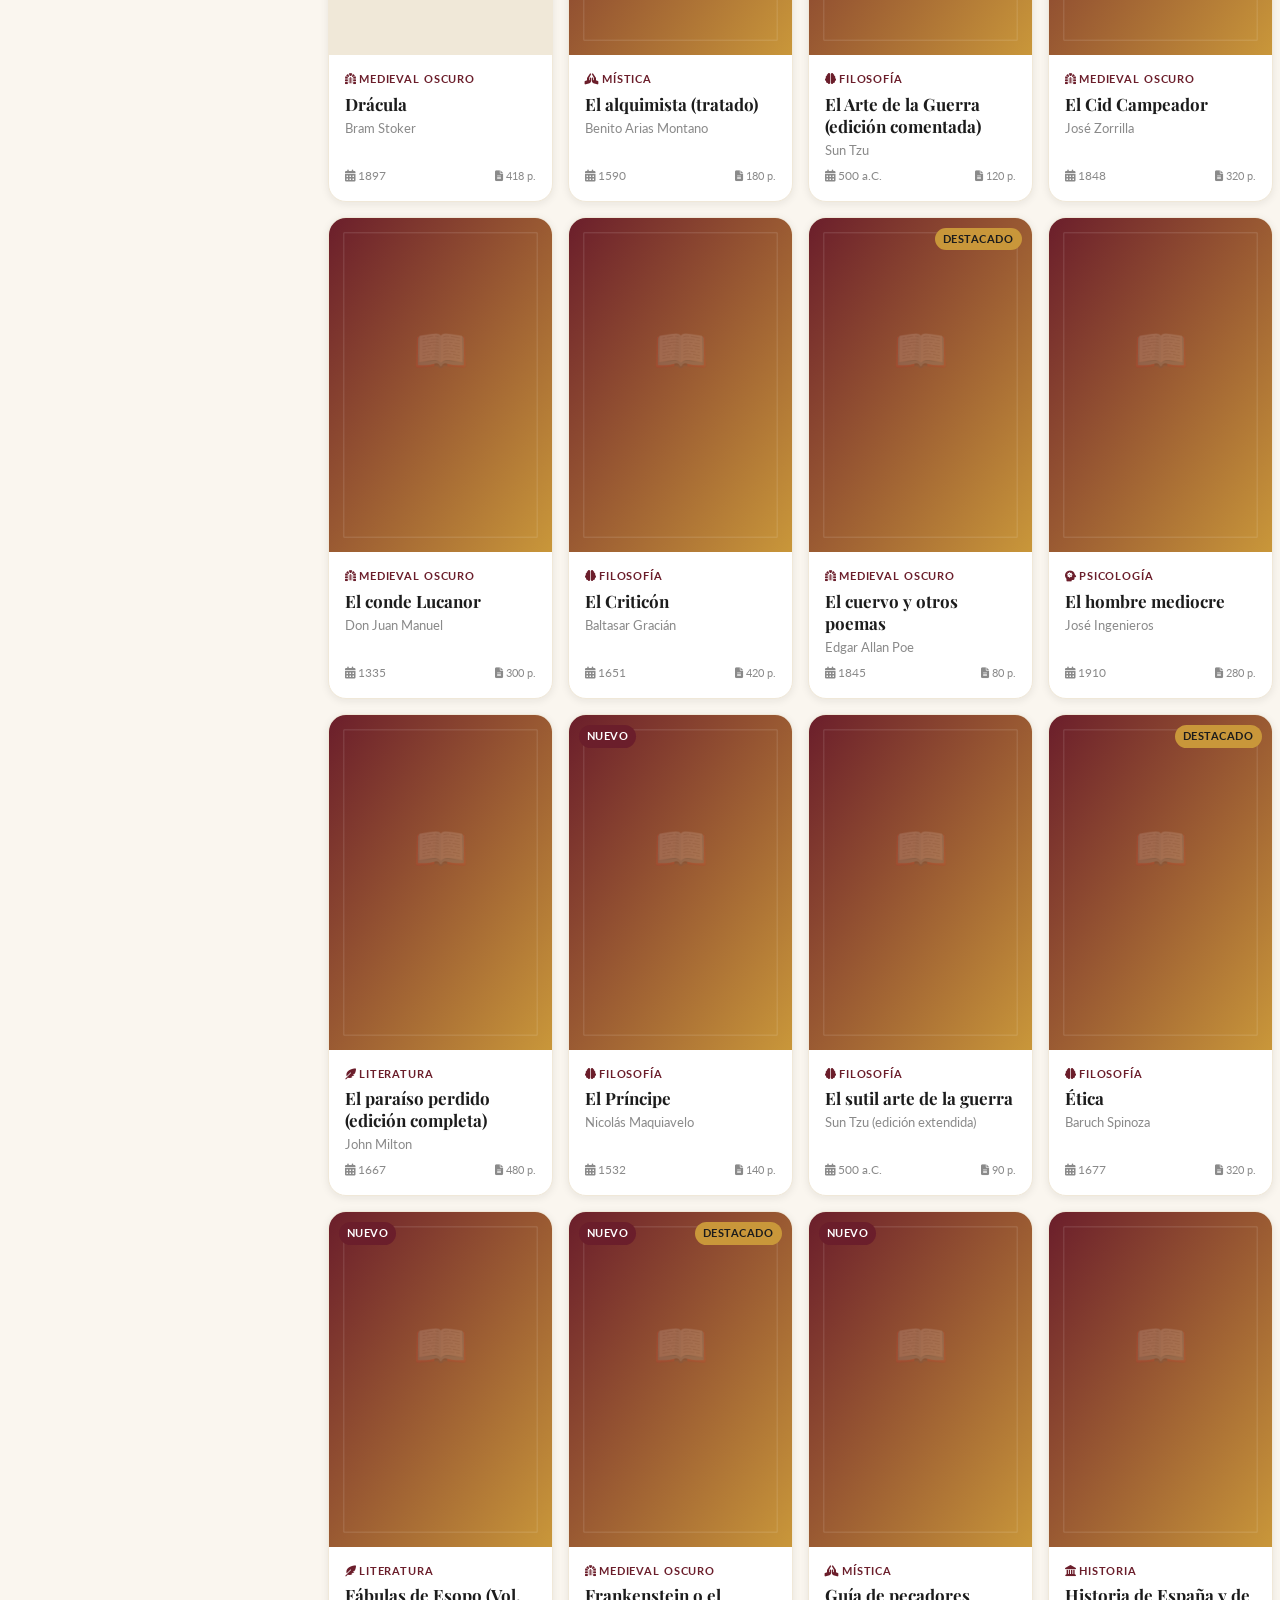
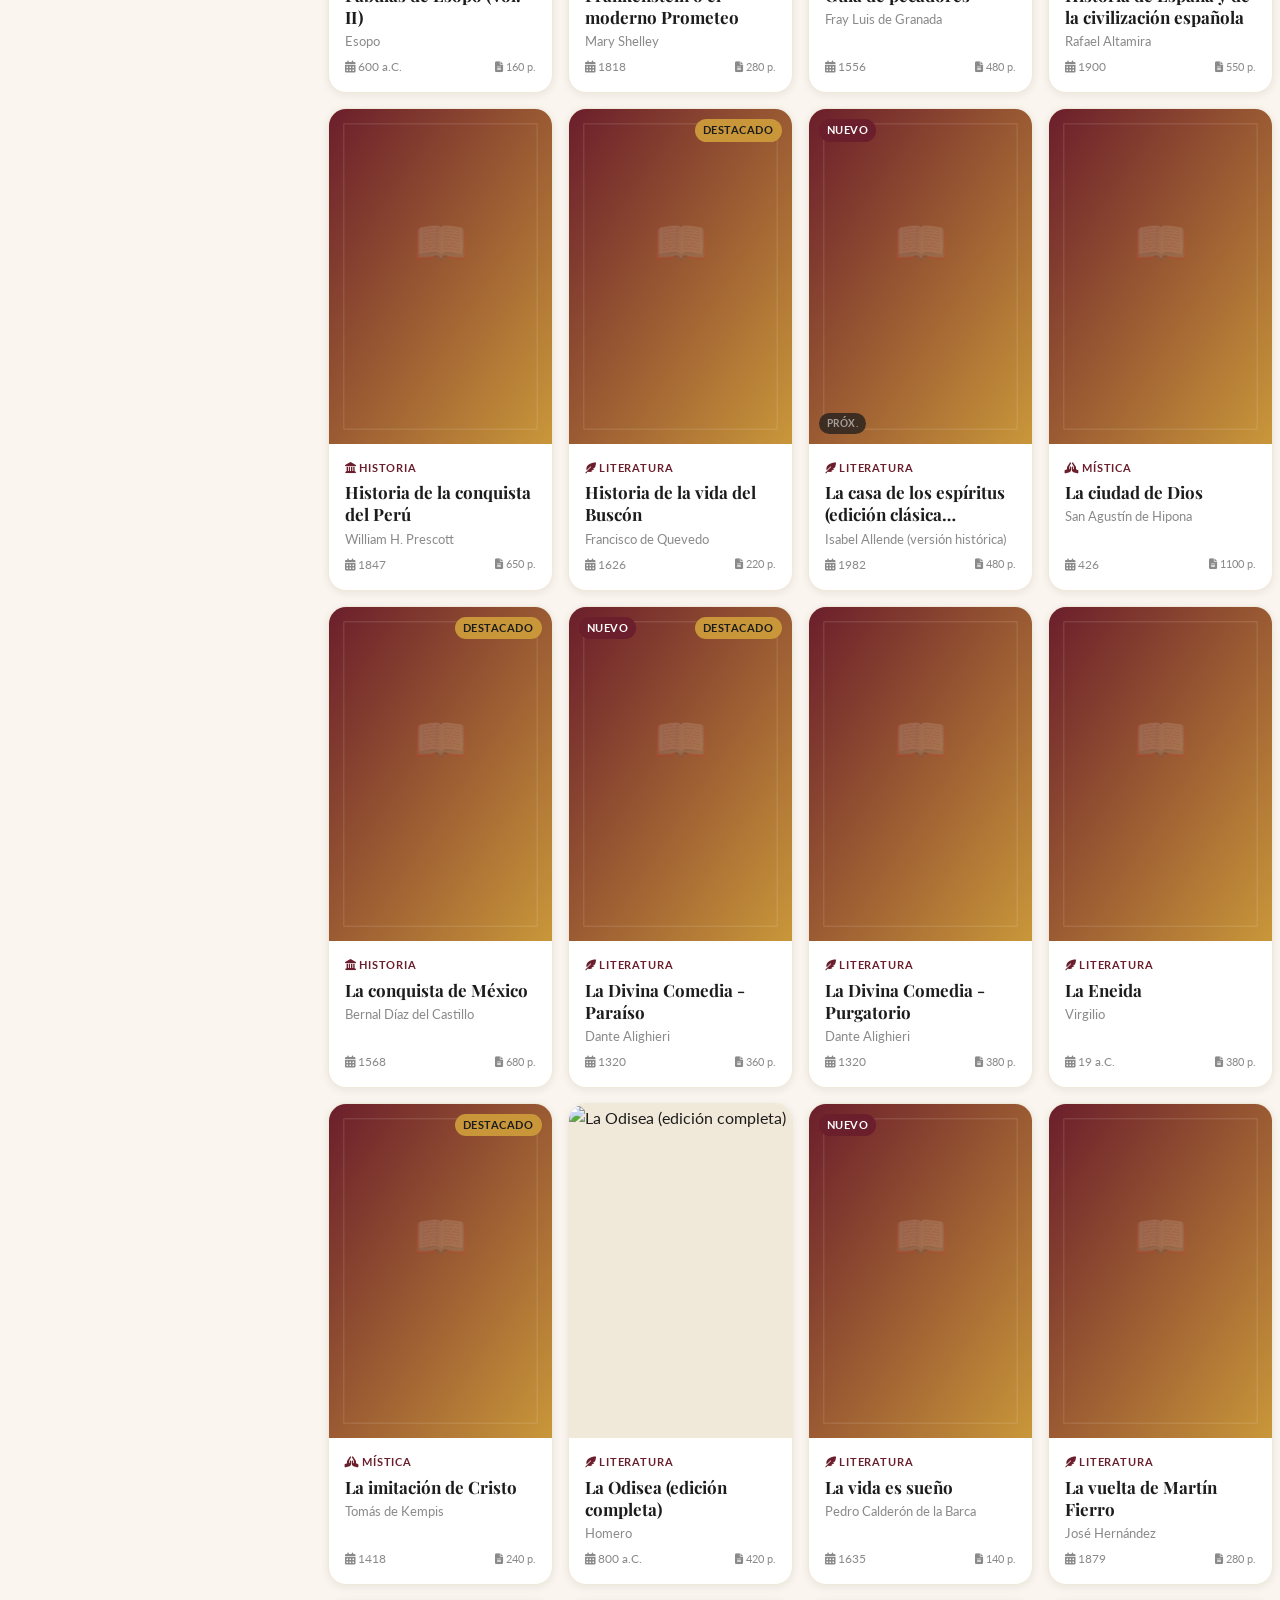
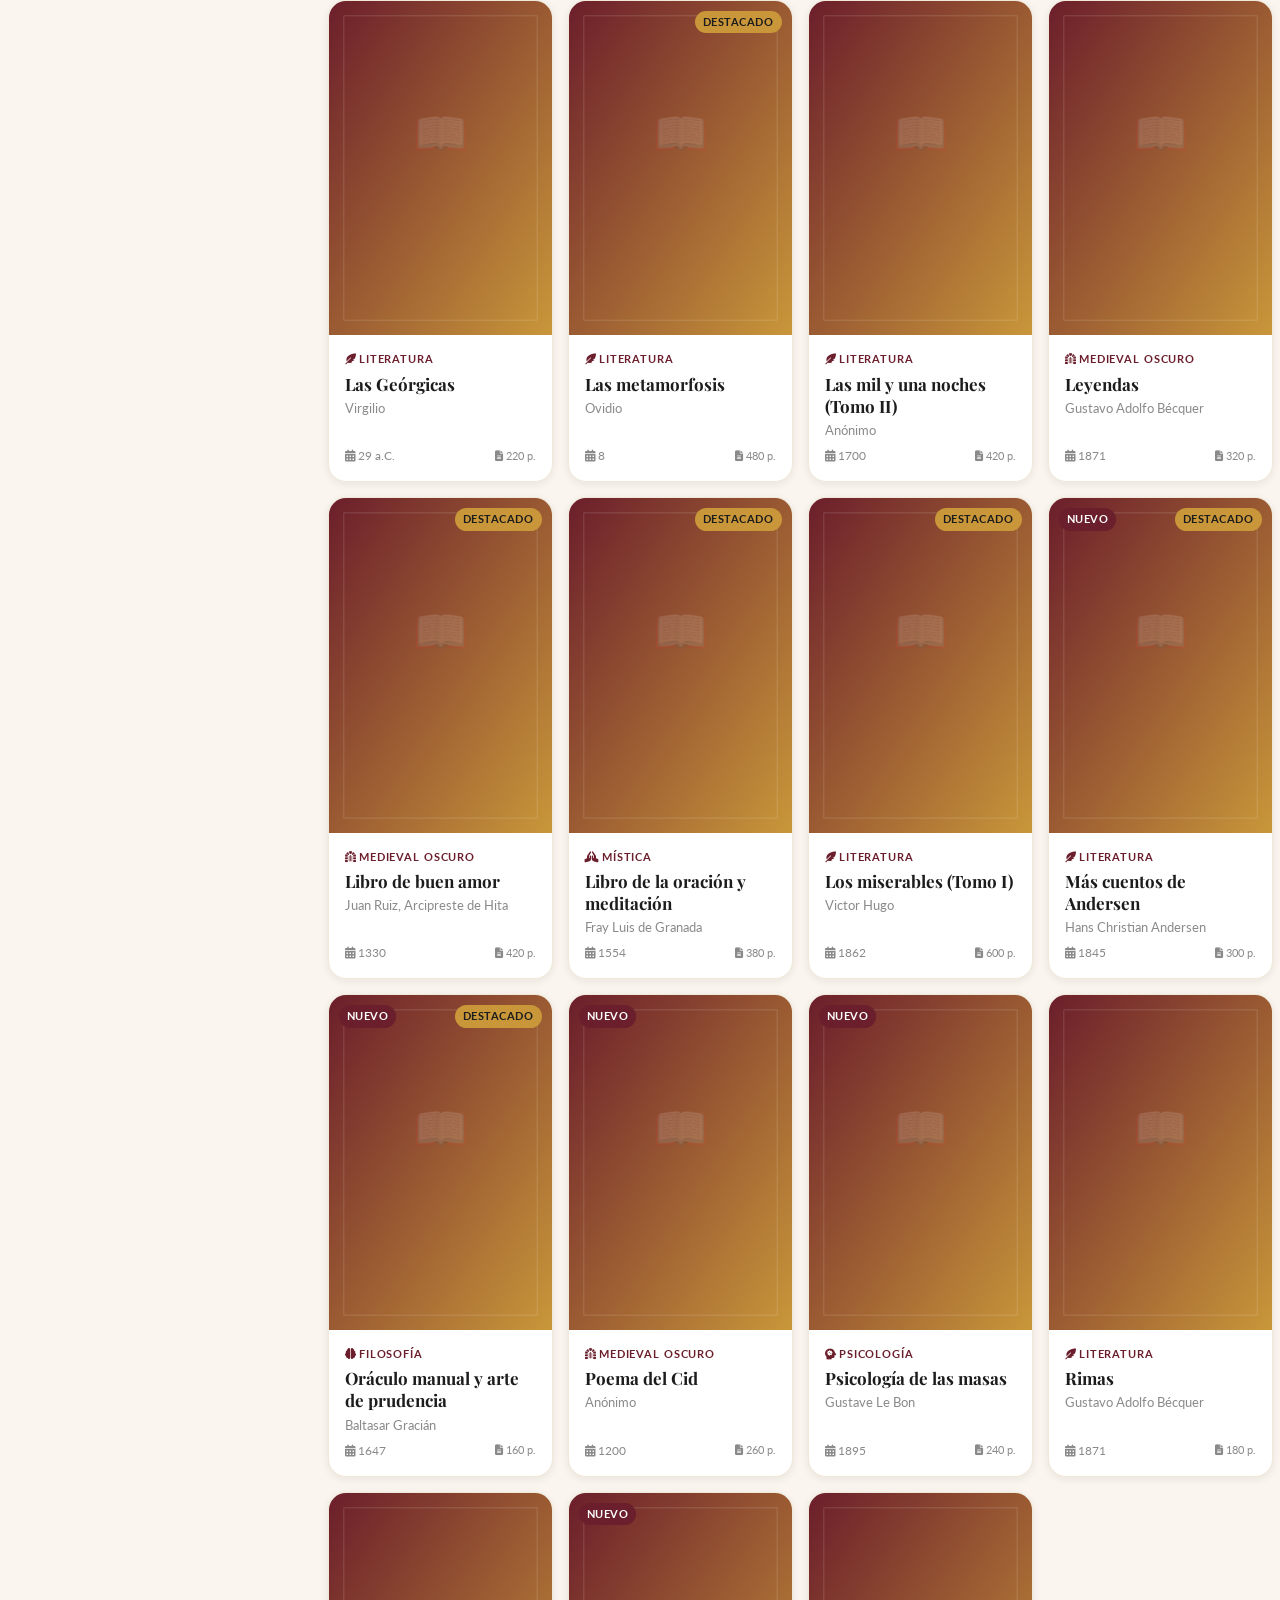
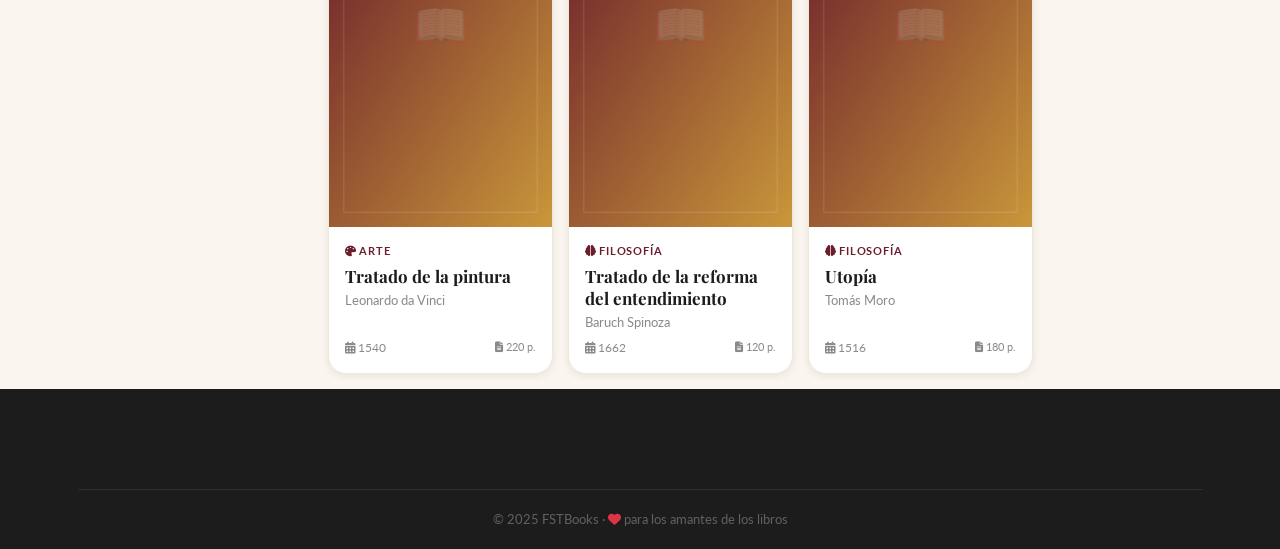
==== commit 0ffacf7b: "Refactor catalog page and update book data - Changed title and branding from "LibroVivo" to "FSTBook" ====
--- a/pages/catalogo.html
+++ b/pages/catalogo.html
@@ -3,7 +3,7 @@
 <head>
   <meta charset="UTF-8" />
   <meta name="viewport" content="width=device-width, initial-scale=1.0" />
-  <title>Catálogo – LibroVivo</title>
+  <title>Catálogo – FSTBooks</title>
   <meta name="description" content="Explora nuestro catálogo completo de libros digitales gratuitos. Filtra por categoría, año o autor." />
   <link href="https://cdn.jsdelivr.net/npm/bootstrap@5.3.3/dist/css/bootstrap.min.css" rel="stylesheet" />
   <link rel="stylesheet" href="https://cdnjs.cloudflare.com/ajax/libs/font-awesome/6.5.1/css/all.min.css" />
@@ -15,7 +15,7 @@
 <!-- NAVBAR -->
 <nav class="navbar navbar-expand-lg lv-navbar sticky-top" id="mainNav">
   <div class="container">
-    <a class="navbar-brand lv-brand" href="../index.html"><i class="fas fa-book-open me-2"></i>LibroVivo</a>
+    <a class="navbar-brand lv-brand" href="../index.html"><i class="fas fa-book-open me-2"></i>FSTBooks</a>
     <button class="navbar-toggler lv-toggler" type="button" data-bs-toggle="collapse" data-bs-target="#navMenu">
       <i class="fas fa-bars"></i>
     </button>
@@ -126,7 +126,7 @@
     <button class="lv-modal-close" onclick="closeDonate()"><i class="fas fa-times"></i></button>
     <div class="text-center">
       <i class="fas fa-heart lv-donate-icon"></i>
-      <h3 class="lv-modal-title">Apoya LibroVivo</h3>
+      <h3 class="lv-modal-title">Apoya FSTBooks</h3>
       <p class="lv-modal-sub">Tu donación nos ayuda a mantener esta biblioteca gratuita.</p>
       <div class="lv-donate-amounts">
         <button class="lv-donate-amount" onclick="donate(1)">$1</button>
@@ -145,7 +145,7 @@
 <footer class="lv-footer">
   <div class="container">
     <div class="lv-footer-bottom text-center">
-      <span>© 2025 LibroVivo · <i class="fas fa-heart text-danger"></i> para los amantes de los libros</span>
+      <span>© 2025 FSTBooks · <i class="fas fa-heart text-danger"></i> para los amantes de los libros</span>
     </div>
   </div>
 </footer>
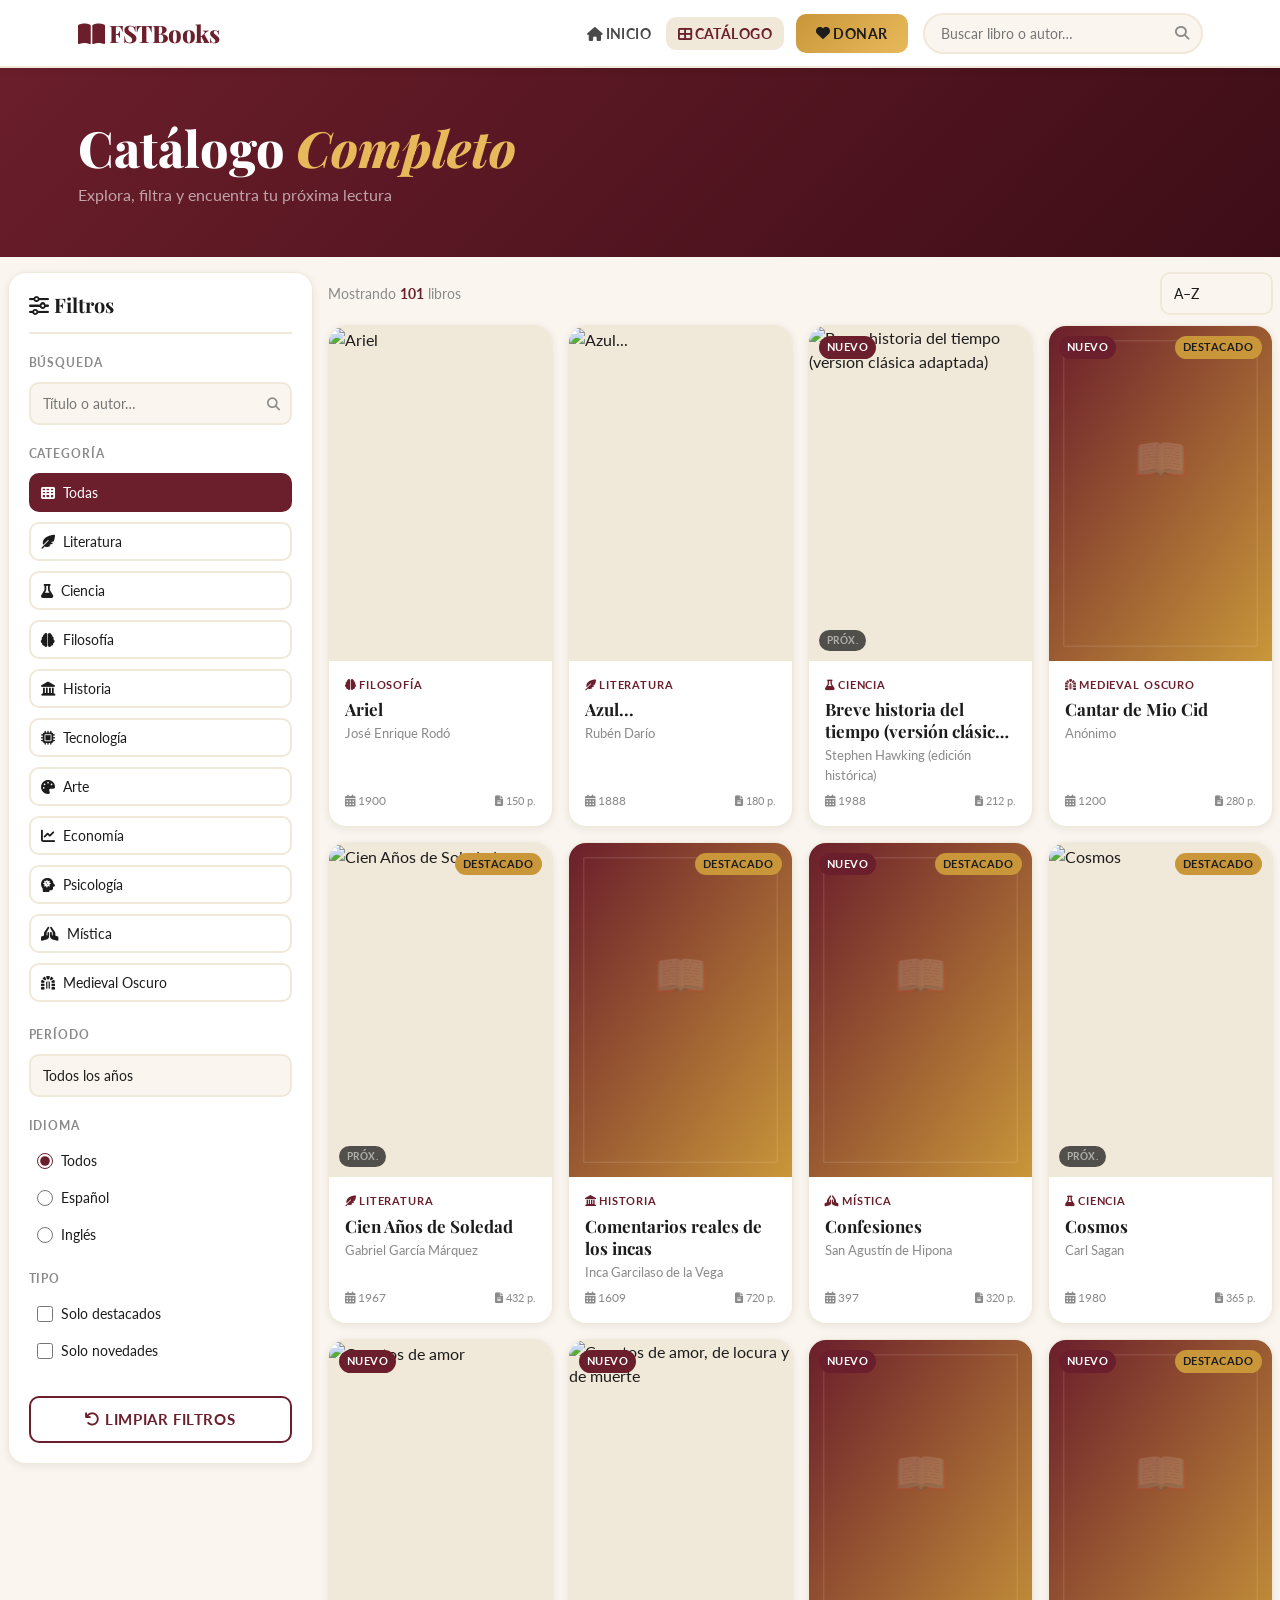
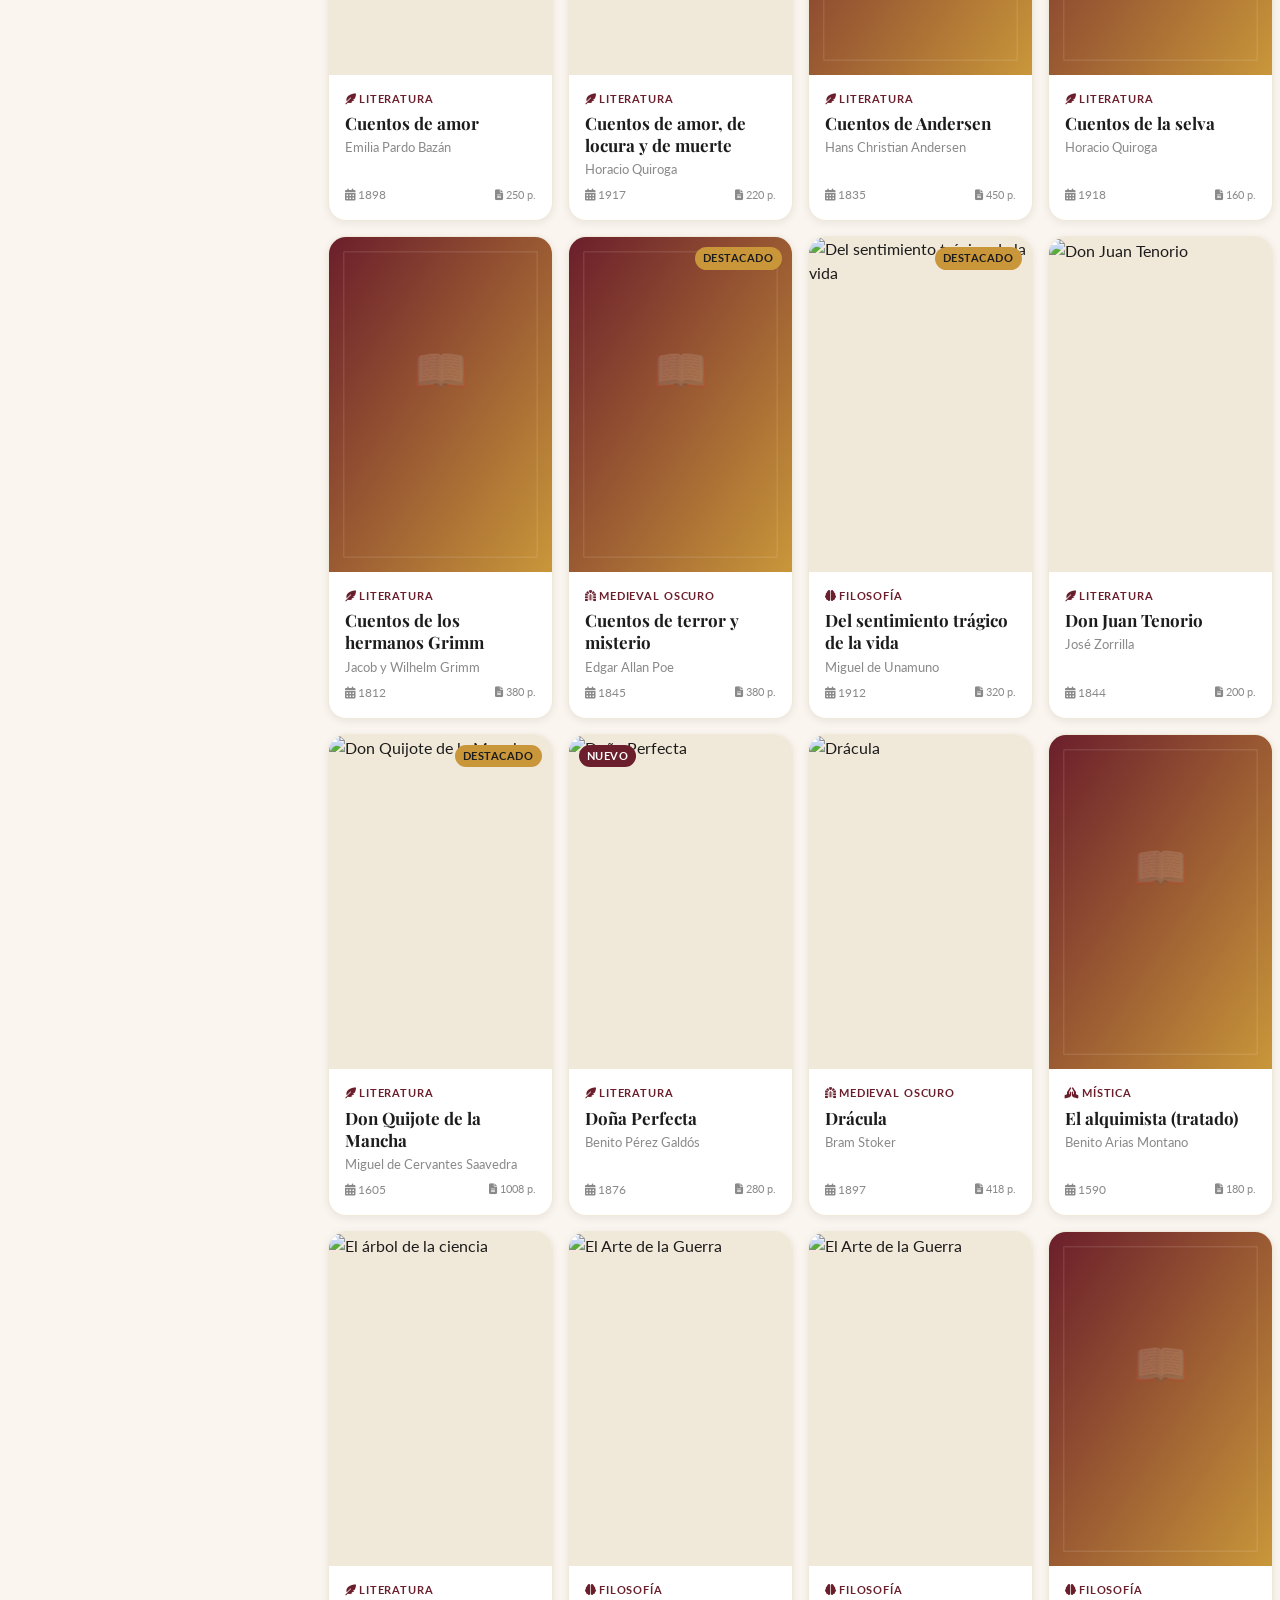
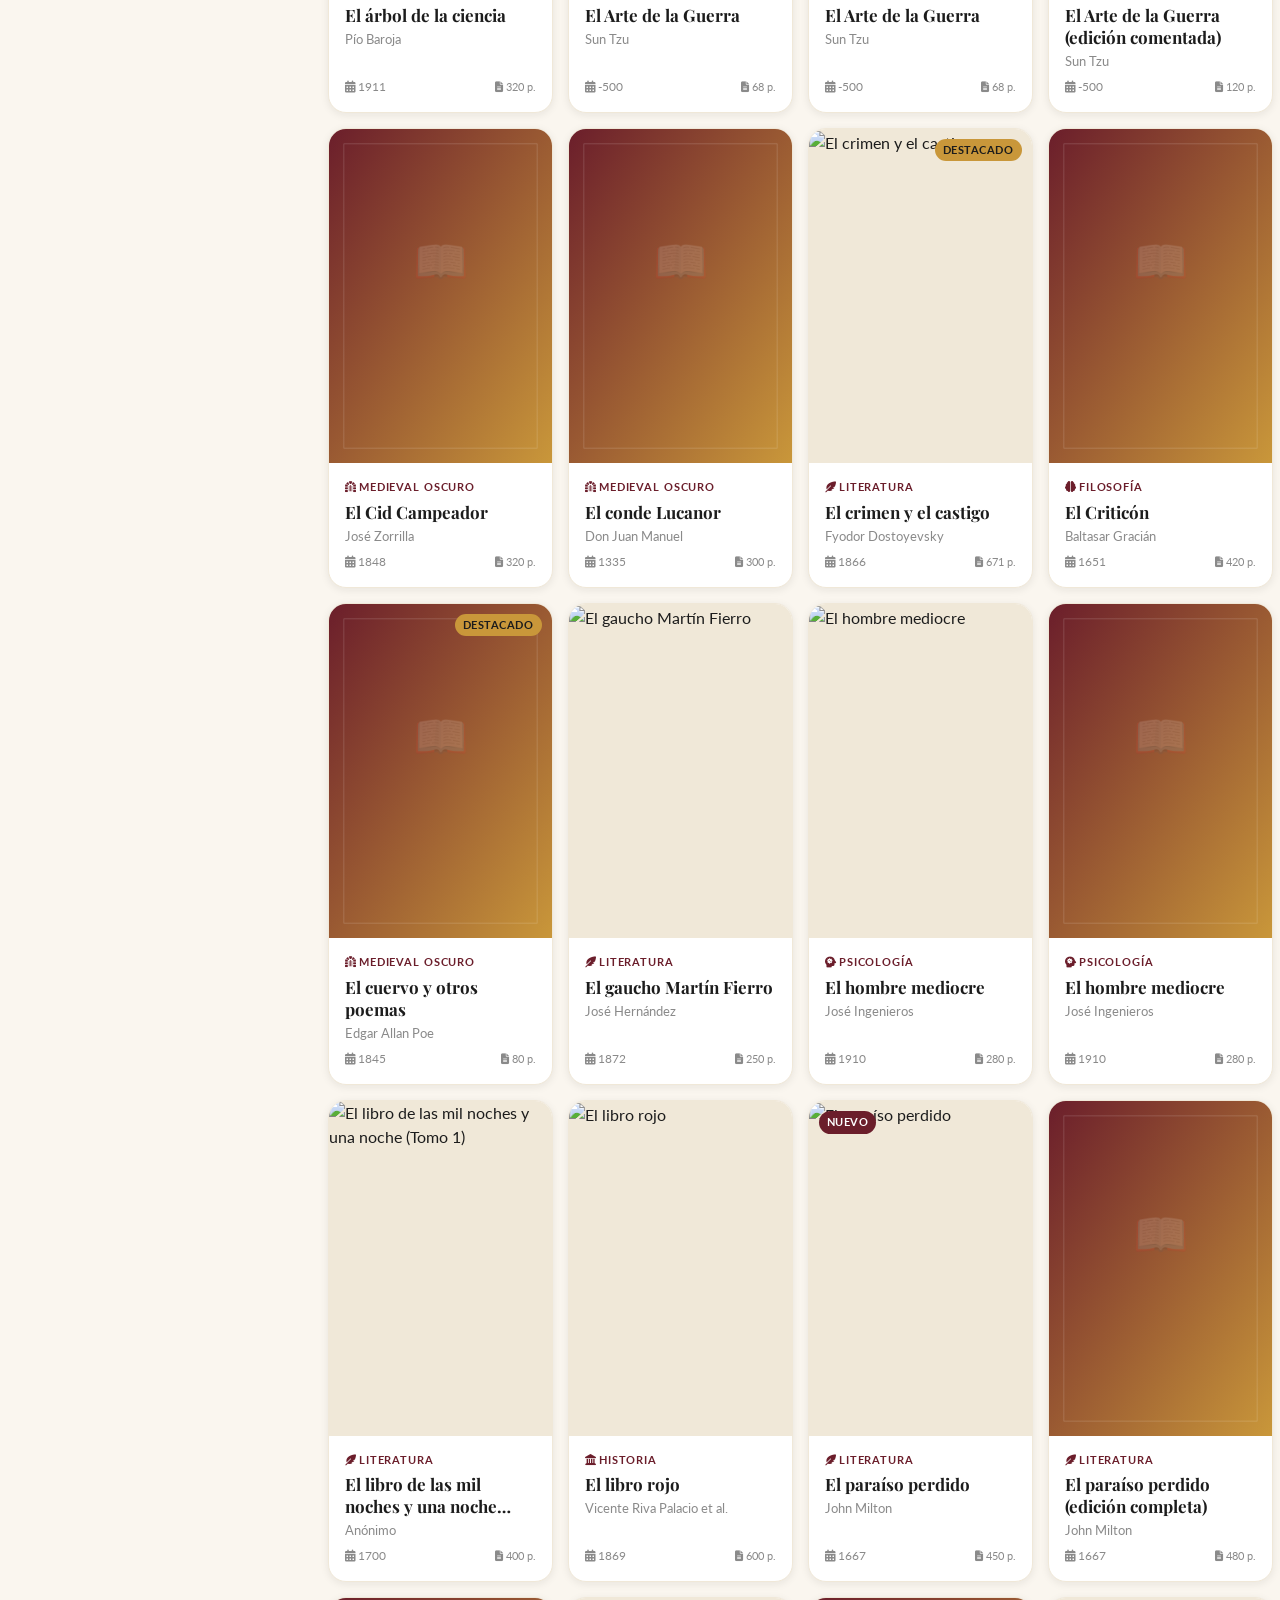
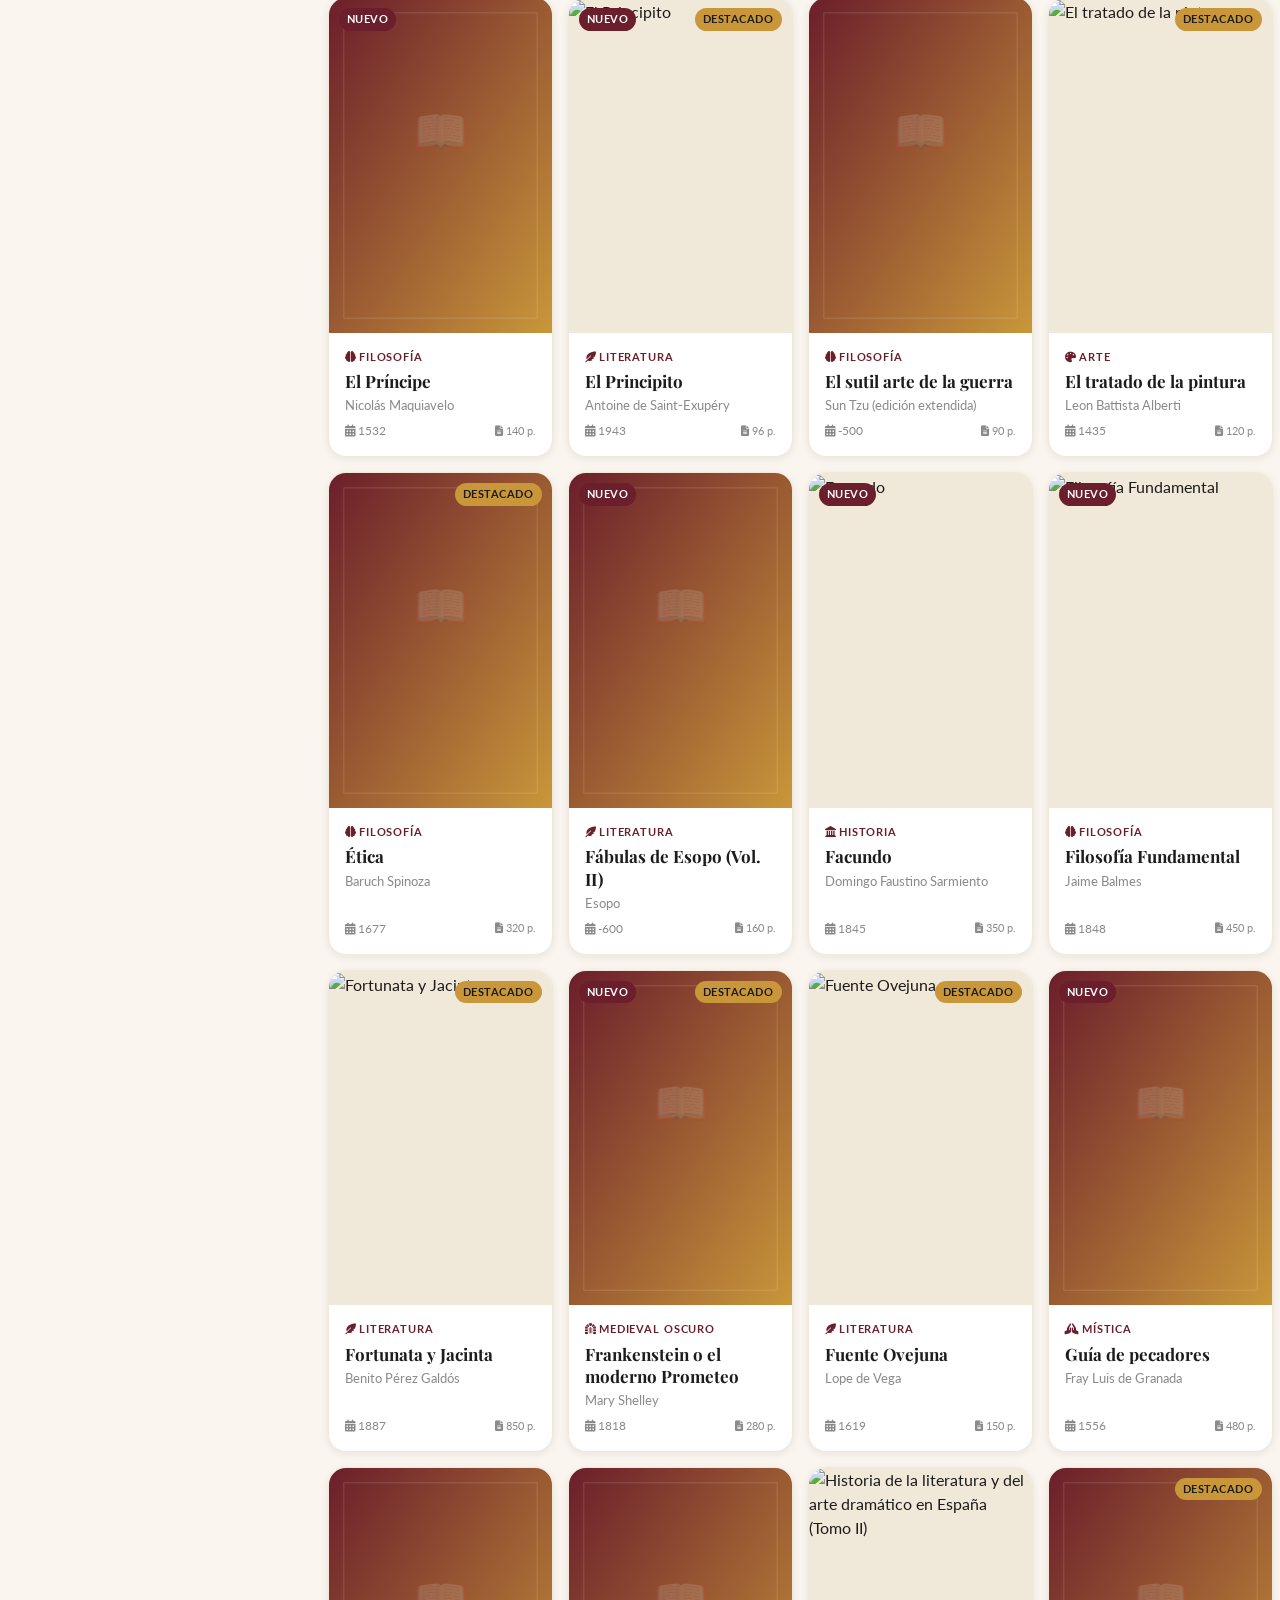
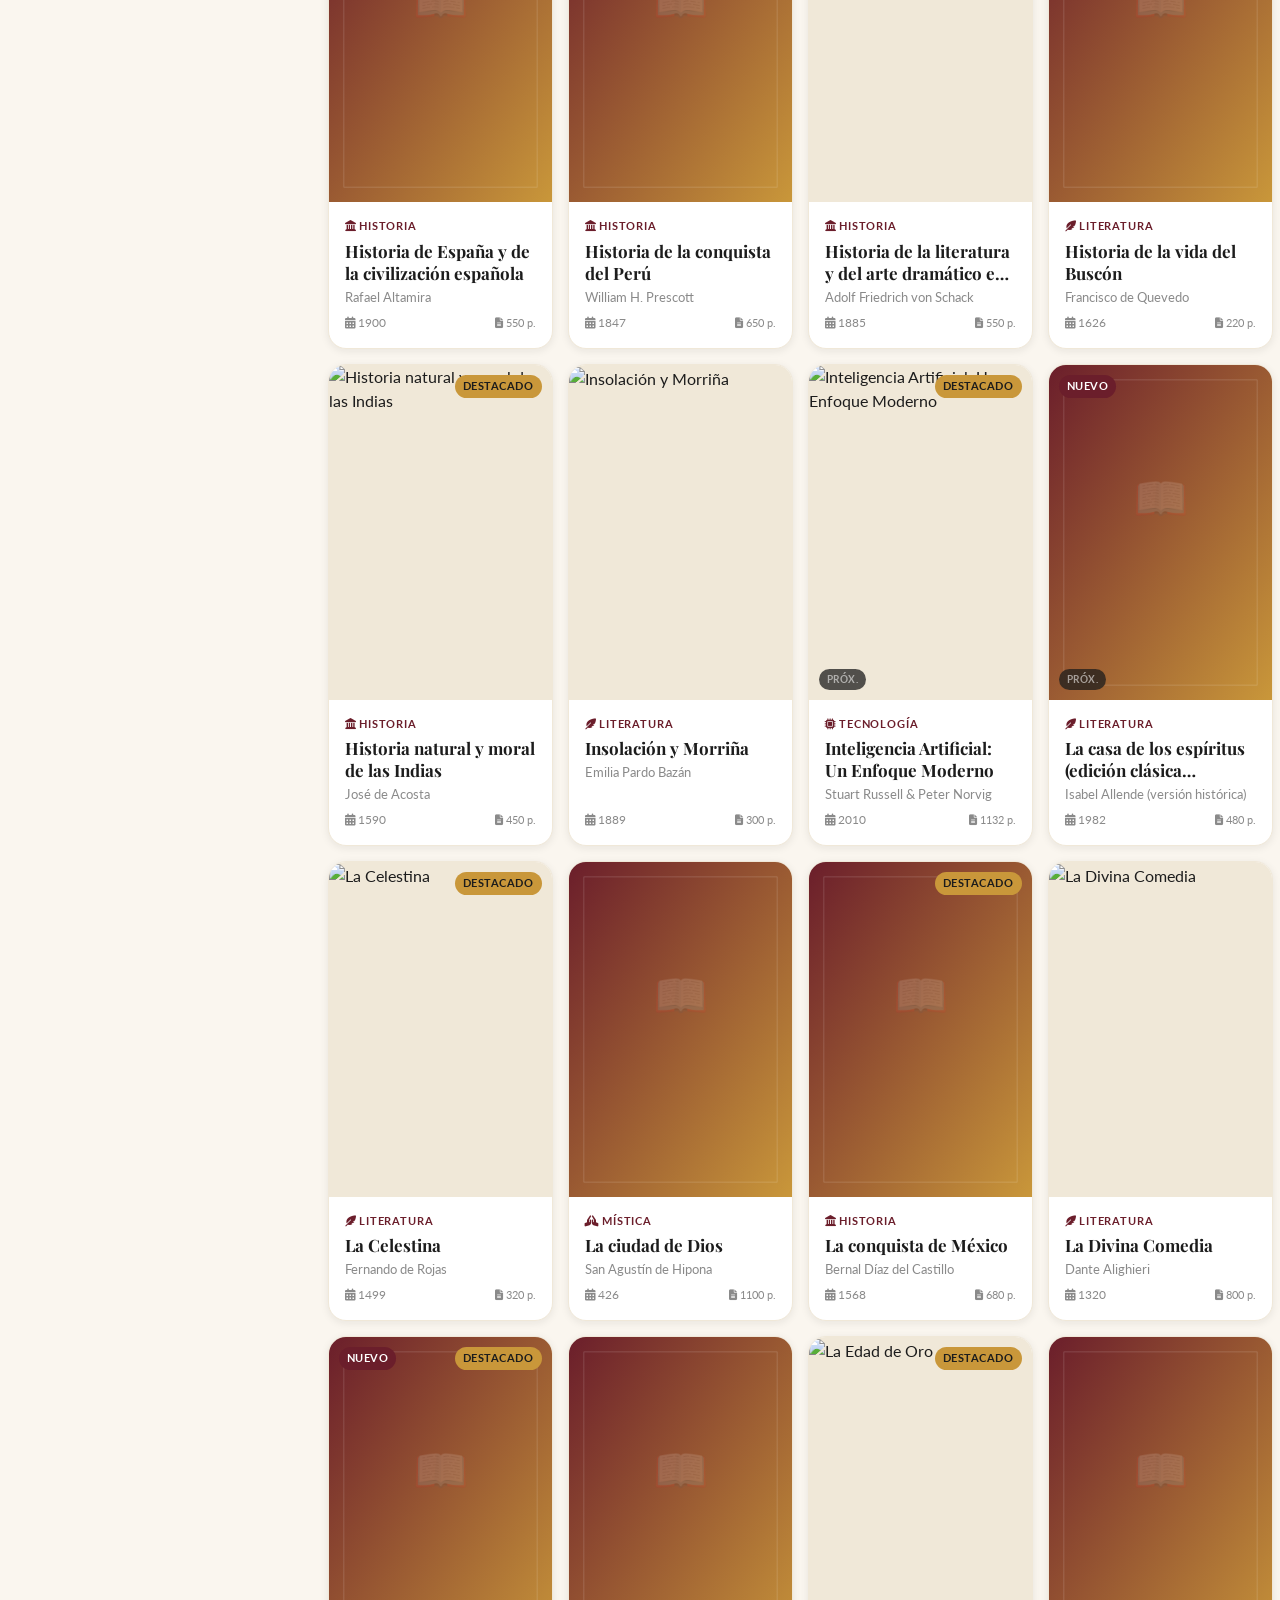
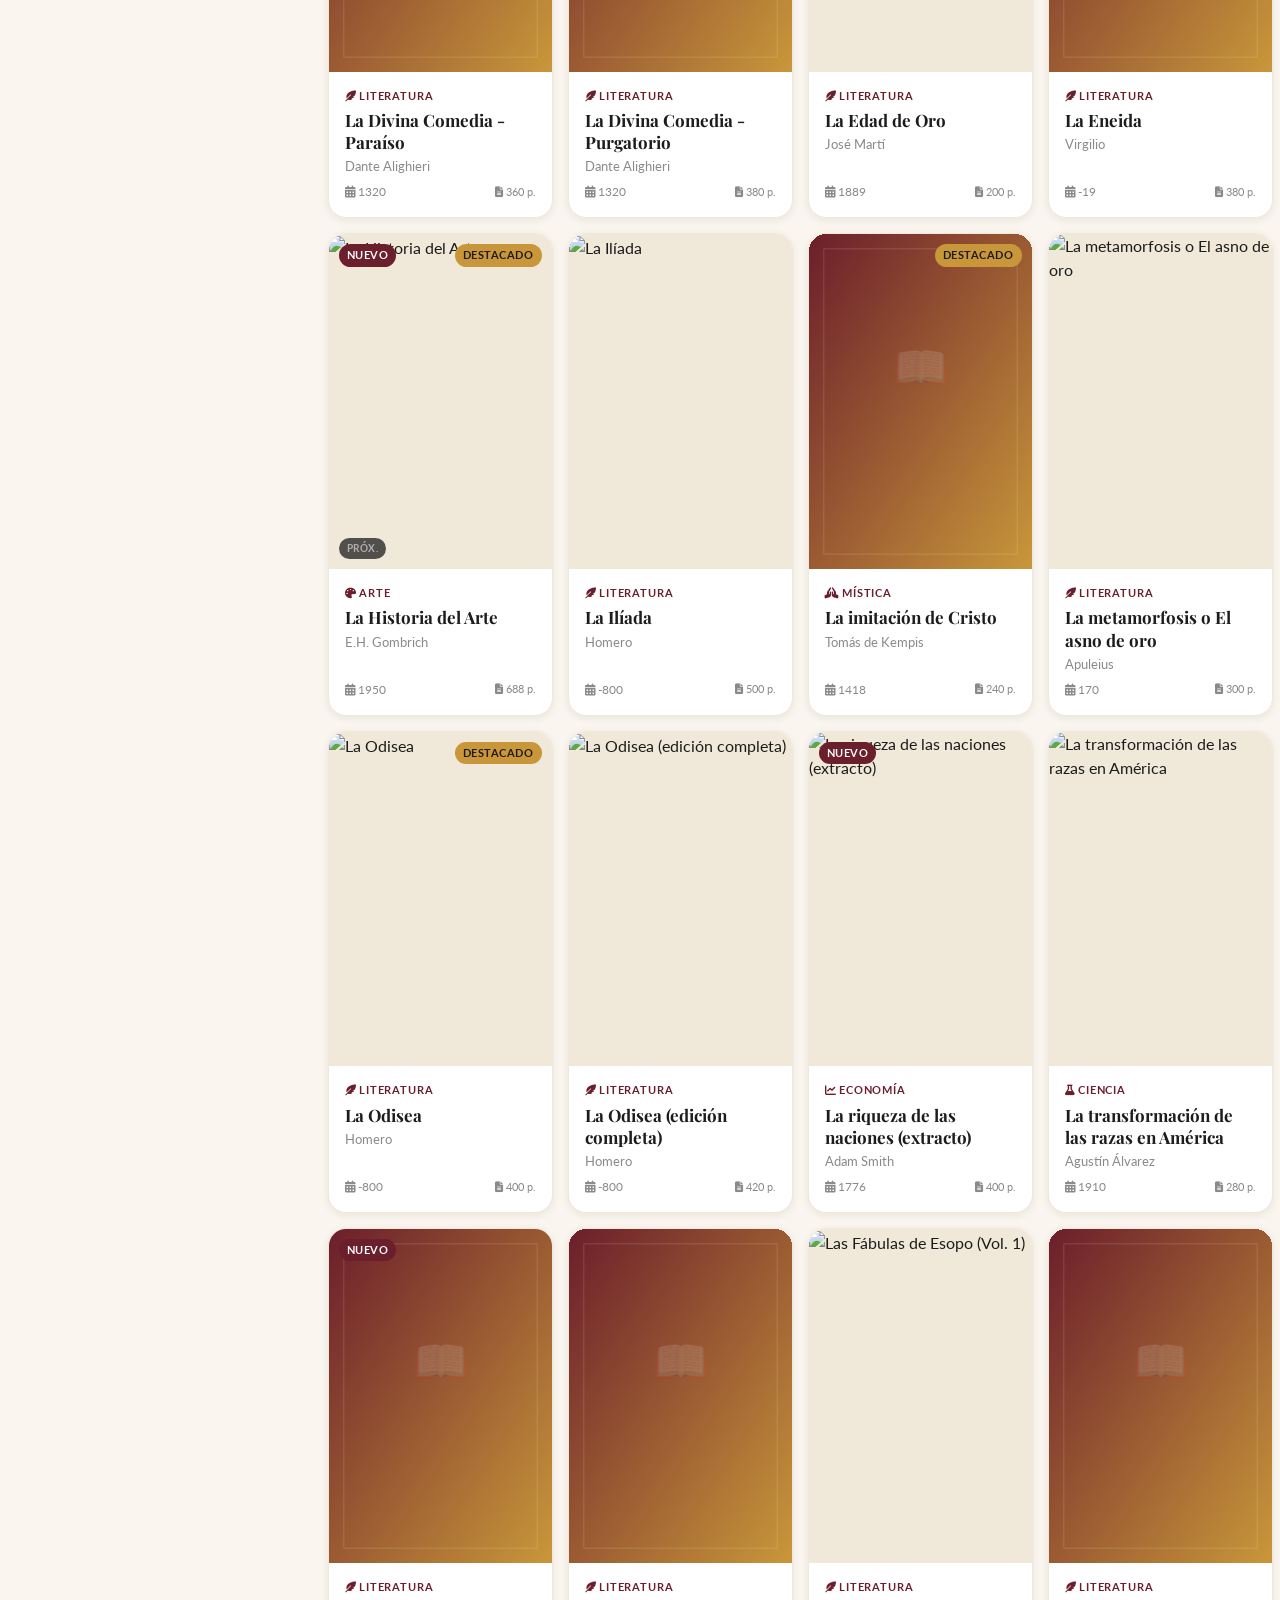
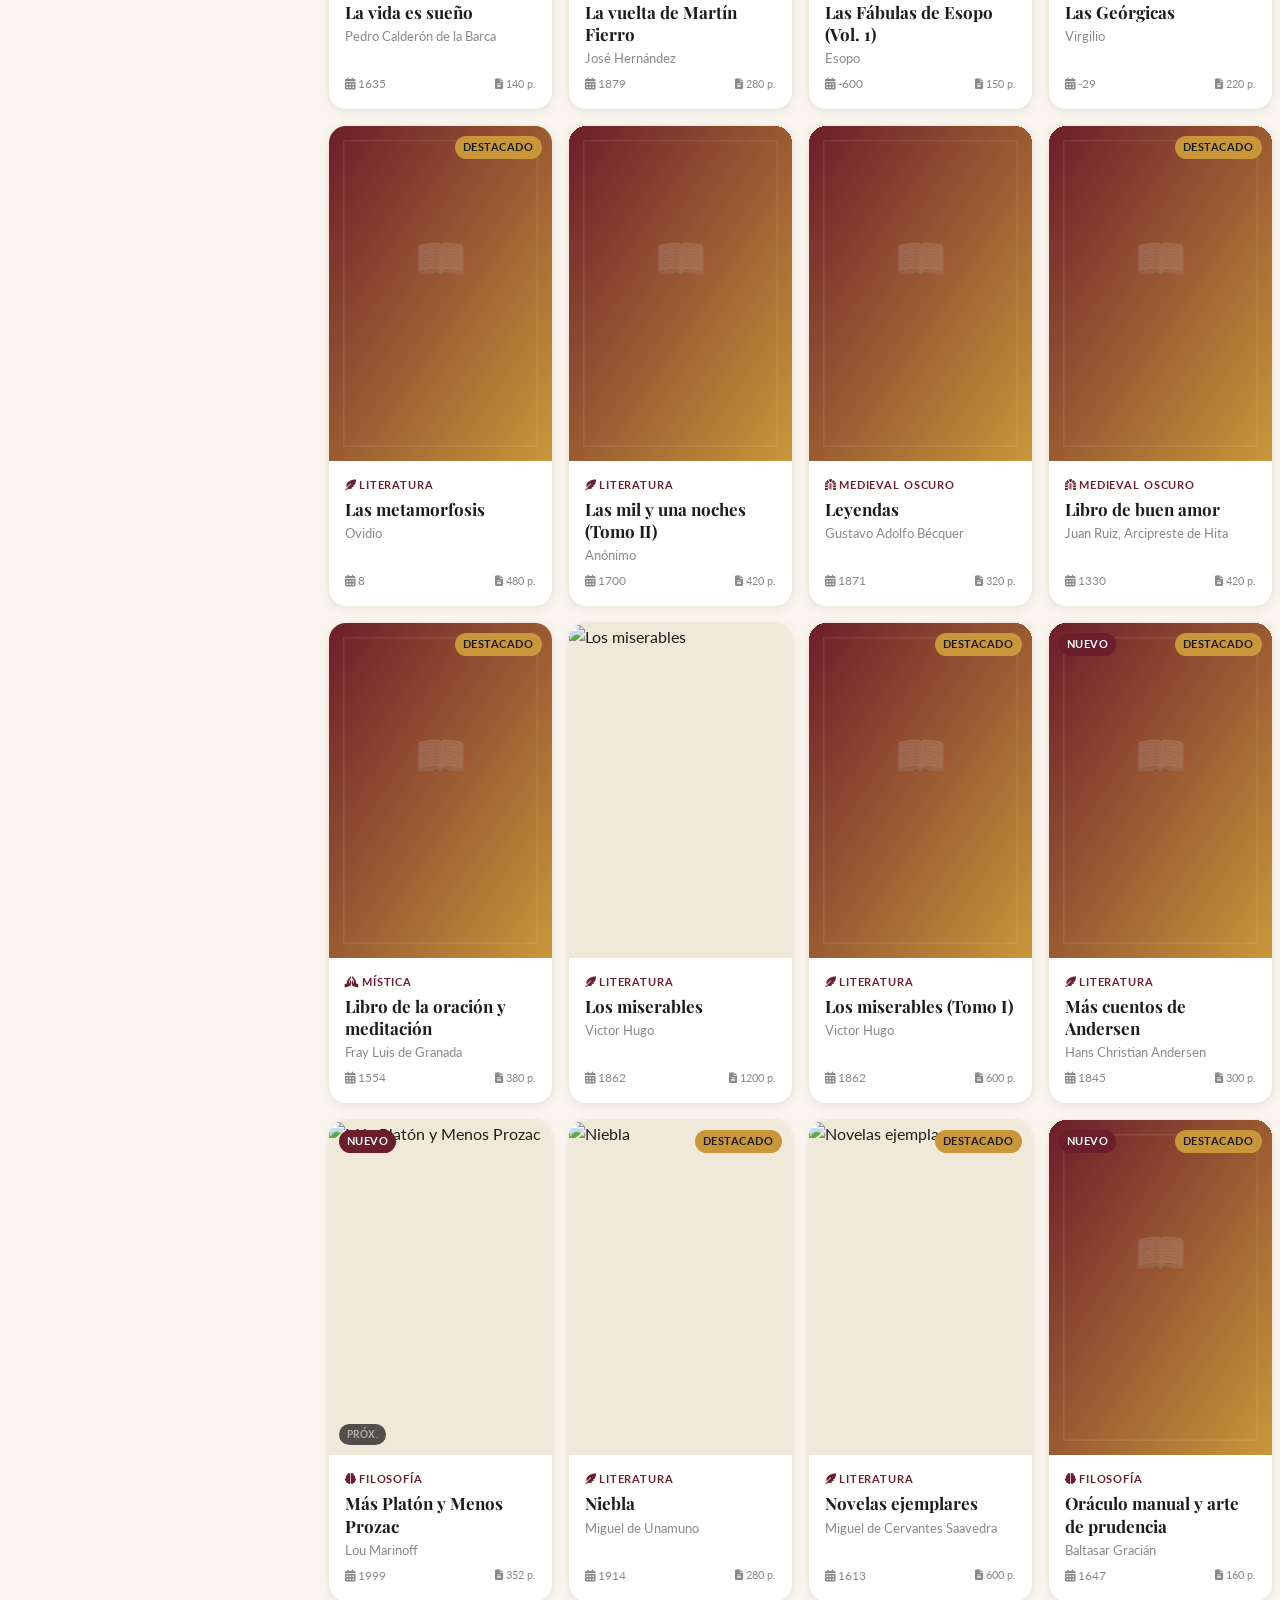
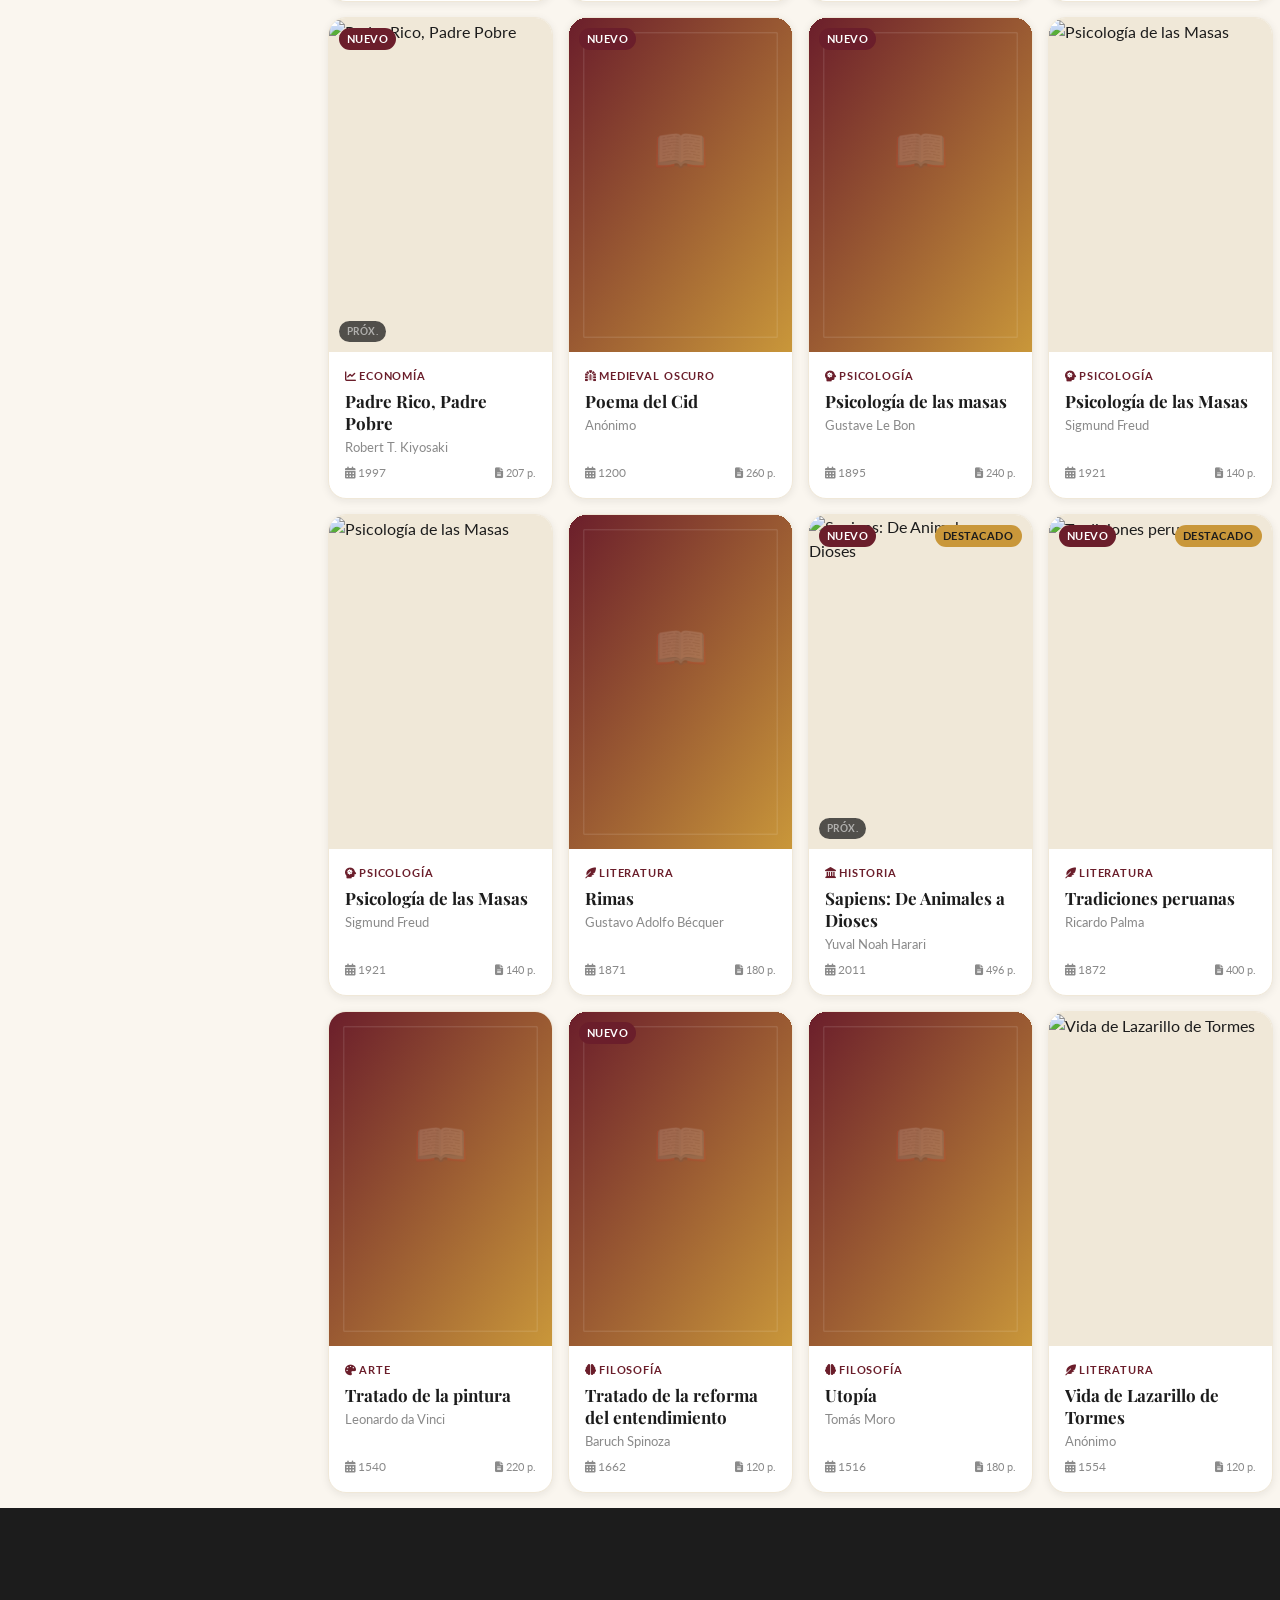
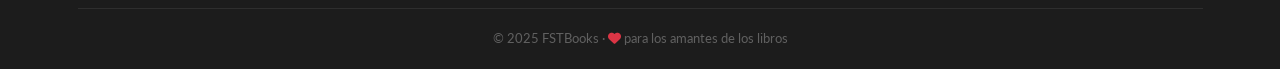
==== commit 0780d3f2: "Add main stylesheet for LibroVivo with responsive design and component styles" ====
--- a/pages/catalogo.html
+++ b/pages/catalogo.html
@@ -8,7 +8,7 @@
   <link href="https://cdn.jsdelivr.net/npm/bootstrap@5.3.3/dist/css/bootstrap.min.css" rel="stylesheet" />
   <link rel="stylesheet" href="https://cdnjs.cloudflare.com/ajax/libs/font-awesome/6.5.1/css/all.min.css" />
   <link href="https://fonts.googleapis.com/css2?family=Playfair+Display:ital,wght@0,400;0,600;0,800;1,400&family=Lato:wght@300;400;700&display=swap" rel="stylesheet" />
-  <link rel="stylesheet" href="../style/style.css" />
+  <link rel="stylesheet" href="../style.css" />
 </head>
 <body>
 
--- a/style.css
+++ b/style.css
@@ -0,0 +1,1251 @@
+/* ============================================================
+   LibroVivo – style.css
+   Paleta: Crema cálido · Borgogña · Dorado · Carbón
+   Tipografía: Playfair Display + Lato
+   ============================================================ */
+
+@import url('https://fonts.googleapis.com/css2?family=Playfair+Display:ital,wght@0,400;0,600;0,800;1,400&family=Lato:wght@300;400;700&display=swap');
+
+/* ---- VARIABLES ---- */
+:root {
+  --cream:      #FAF6EF;
+  --cream-dark: #F0E8D8;
+  --borgogna:   #6B1E2B;
+  --borgogna-l: #8B2E3E;
+  --gold:       #C9973A;
+  --gold-light: #E8B95A;
+  --carbon:     #1C1C1C;
+  --gray:       #4A4A4A;
+  --gray-light: #8A8A8A;
+  --white:      #FFFFFF;
+  --shadow-sm:  0 2px 8px rgba(28,28,28,.08);
+  --shadow-md:  0 6px 24px rgba(28,28,28,.12);
+  --shadow-lg:  0 16px 48px rgba(28,28,28,.18);
+  --radius:     10px;
+  --radius-lg:  18px;
+  --transition: .3s cubic-bezier(.4,0,.2,1);
+}
+
+/* ---- RESET ---- */
+*, *::before, *::after { box-sizing: border-box; margin: 0; padding: 0; }
+html { font-size: 62.5%; scroll-behavior: smooth; background: var(--cream); overflow-x: hidden; }
+body { font-family: 'Lato', sans-serif; font-size: 1.6rem; color: var(--carbon); background: var(--cream); }
+a { text-decoration: none; color: inherit; transition: var(--transition); }
+img { max-width: 100%; }
+em { font-style: italic; color: var(--borgogna); }
+
+/* ---- SCROLLBAR ---- */
+::-webkit-scrollbar { width: .6rem; }
+::-webkit-scrollbar-track { background: var(--cream-dark); }
+::-webkit-scrollbar-thumb { background: var(--borgogna); border-radius: 3px; }
+
+/* ======================================================
+   NAVBAR
+   ====================================================== */
+.lv-navbar {
+  background: var(--white);
+  border-bottom: 2px solid var(--cream-dark);
+  box-shadow: var(--shadow-sm);
+  padding: 1.2rem 0;
+  transition: var(--transition);
+  z-index: 1000;
+}
+.lv-navbar.scrolled {
+  box-shadow: var(--shadow-md);
+}
+.lv-brand {
+  font-family: 'Playfair Display', serif;
+  font-size: 2.4rem;
+  font-weight: 800;
+  color: var(--borgogna) !important;
+  letter-spacing: -.02em;
+}
+.lv-brand:hover { color: var(--borgogna-l) !important; }
+
+.lv-nav-link {
+  font-size: 1.4rem;
+  font-weight: 700;
+  color: var(--gray) !important;
+  padding: .6rem 1.2rem !important;
+  border-radius: var(--radius);
+  letter-spacing: .03em;
+  text-transform: uppercase;
+}
+.lv-nav-link:hover, .lv-nav-link.active {
+  color: var(--borgogna) !important;
+  background: var(--cream-dark);
+}
+.lv-toggler {
+  border: 2px solid var(--cream-dark);
+  padding: .6rem .9rem;
+  border-radius: var(--radius);
+  color: var(--borgogna);
+  background: transparent;
+  font-size: 1.6rem;
+}
+
+/* ---- BUTTONS ---- */
+.lv-btn-primary {
+  display: inline-flex;
+  align-items: center;
+  justify-content: center;
+  background: var(--borgogna);
+  color: var(--white);
+  padding: 1.1rem 2.4rem;
+  border-radius: var(--radius);
+  font-family: 'Lato', sans-serif;
+  font-size: 1.5rem;
+  font-weight: 700;
+  border: 2px solid var(--borgogna);
+  cursor: pointer;
+  transition: var(--transition);
+  letter-spacing: .04em;
+  text-transform: uppercase;
+}
+.lv-btn-primary:hover {
+  background: var(--borgogna-l);
+  border-color: var(--borgogna-l);
+  color: var(--white);
+  transform: translateY(-2px);
+  box-shadow: 0 8px 24px rgba(107,30,43,.3);
+}
+.lv-btn-outline {
+  display: inline-flex;
+  align-items: center;
+  justify-content: center;
+  background: transparent;
+  color: var(--borgogna);
+  padding: 1rem 2.2rem;
+  border-radius: var(--radius);
+  font-size: 1.5rem;
+  font-weight: 700;
+  border: 2px solid var(--borgogna);
+  cursor: pointer;
+  transition: var(--transition);
+  letter-spacing: .04em;
+  text-transform: uppercase;
+}
+.lv-btn-outline:hover {
+  background: var(--borgogna);
+  color: var(--white);
+  transform: translateY(-2px);
+}
+.lv-btn-donate {
+  display: inline-flex;
+  align-items: center;
+  justify-content: center;
+  background: linear-gradient(135deg, var(--gold), var(--gold-light));
+  color: var(--carbon);
+  padding: .9rem 2rem;
+  border-radius: var(--radius);
+  font-size: 1.4rem;
+  font-weight: 700;
+  border: none;
+  cursor: pointer;
+  transition: var(--transition);
+  text-transform: uppercase;
+  letter-spacing: .03em;
+}
+.lv-btn-donate:hover {
+  filter: brightness(1.08);
+  transform: translateY(-2px);
+  box-shadow: 0 6px 20px rgba(201,151,58,.35);
+  color: var(--carbon);
+}
+
+/* ---- SEARCH ---- */
+.lv-search-wrap {
+  position: relative;
+}
+.lv-search-input {
+  background: var(--cream);
+  border: 2px solid var(--cream-dark);
+  border-radius: 50px;
+  padding: .8rem 4rem .8rem 1.6rem;
+  font-size: 1.4rem;
+  font-family: 'Lato', sans-serif;
+  color: var(--carbon);
+  width: 28rem;
+  transition: var(--transition);
+}
+.lv-search-input:focus {
+  outline: none;
+  border-color: var(--borgogna);
+  background: var(--white);
+  box-shadow: 0 0 0 3px rgba(107,30,43,.1);
+}
+.lv-search-icon {
+  position: absolute;
+  right: 1.4rem;
+  top: 50%;
+  transform: translateY(-50%);
+  color: var(--gray-light);
+  font-size: 1.4rem;
+}
+.lv-search-dropdown {
+  position: absolute;
+  top: calc(100% + .6rem);
+  left: 0;
+  right: 0;
+  background: var(--white);
+  border-radius: var(--radius);
+  box-shadow: var(--shadow-lg);
+  z-index: 2000;
+  overflow: hidden;
+  display: none;
+}
+.lv-search-dropdown.open { display: block; }
+.lv-search-item {
+  display: flex;
+  align-items: center;
+  gap: 1.2rem;
+  padding: 1rem 1.4rem;
+  cursor: pointer;
+  transition: var(--transition);
+}
+.lv-search-item:hover { background: var(--cream); }
+.lv-search-item img { width: 4rem; height: 5.5rem; object-fit: cover; border-radius: 4px; }
+.lv-search-item-meta h6 { font-size: 1.3rem; margin: 0; font-family: 'Playfair Display', serif; }
+.lv-search-item-meta small { color: var(--gray-light); font-size: 1.1rem; }
+
+/* ======================================================
+   HERO
+   ====================================================== */
+.lv-hero {
+  position: relative;
+  background: var(--carbon);
+  overflow: hidden;
+  min-height: 90vh;
+  display: flex;
+  align-items: center;
+}
+.lv-hero-bg {
+  position: absolute;
+  inset: 0;
+  background: 
+    radial-gradient(ellipse at 70% 50%, rgba(107,30,43,.6) 0%, transparent 60%),
+    radial-gradient(ellipse at 20% 80%, rgba(201,151,58,.15) 0%, transparent 50%),
+    linear-gradient(135deg, #1C1C1C 0%, #2A1A1E 100%);
+}
+.lv-hero-bg::before {
+  content: '';
+  position: absolute;
+  inset: 0;
+  background-image: url("data:image/svg+xml,%3Csvg width='60' height='60' viewBox='0 0 60 60' xmlns='http://www.w3.org/2000/svg'%3E%3Cg fill='none' fill-rule='evenodd'%3E%3Cg fill='%23ffffff' fill-opacity='0.02'%3E%3Cpath d='M36 34v-4h-2v4h-4v2h4v4h2v-4h4v-2h-4zm0-30V0h-2v4h-4v2h4v4h2V6h4V4h-4zM6 34v-4H4v4H0v2h4v4h2v-4h4v-2H6zM6 4V0H4v4H0v2h4v4h2V6h4V4H6z'/%3E%3C/g%3E%3C/g%3E%3C/svg%3E");
+}
+.lv-hero-content {
+  position: relative;
+  z-index: 1;
+  padding-top: 6rem;
+  padding-bottom: 6rem;
+}
+.min-vh-75 { min-height: 75vh; }
+.lv-hero-badge {
+  display: inline-flex;
+  align-items: center;
+  background: rgba(201,151,58,.2);
+  border: 1px solid rgba(201,151,58,.4);
+  color: var(--gold-light);
+  padding: .5rem 1.4rem;
+  border-radius: 50px;
+  font-size: 1.3rem;
+  font-weight: 700;
+  text-transform: uppercase;
+  letter-spacing: .08em;
+  margin-bottom: 2rem;
+}
+.lv-hero-title {
+  font-family: 'Playfair Display', serif;
+  font-size: clamp(4rem, 6vw, 7rem);
+  font-weight: 800;
+  color: var(--white);
+  line-height: 1.1;
+  margin-bottom: 2rem;
+}
+.lv-hero-title em {
+  color: var(--gold-light);
+  font-style: italic;
+}
+.lv-hero-sub {
+  font-size: 1.7rem;
+  color: rgba(255,255,255,.7);
+  line-height: 1.7;
+  max-width: 50rem;
+  margin-bottom: 3rem;
+  font-weight: 300;
+}
+.lv-hero-stats {
+  display: flex;
+  gap: 3rem;
+  padding-top: 1rem;
+  border-top: 1px solid rgba(255,255,255,.1);
+  margin-top: 1rem;
+}
+.lv-stat { text-align: center; }
+.lv-stat span {
+  display: block;
+  font-family: 'Playfair Display', serif;
+  font-size: 3.2rem;
+  font-weight: 800;
+  color: var(--gold-light);
+}
+.lv-stat small { color: rgba(255,255,255,.5); font-size: 1.2rem; text-transform: uppercase; letter-spacing: .08em; }
+
+/* Hero books float */
+.lv-hero-books {
+  display: flex;
+  justify-content: center;
+  align-items: flex-end;
+  gap: 1.5rem;
+  height: 42rem;
+  padding-bottom: 2rem;
+}
+.lv-hero-book-wrap {
+  animation: floatBook 4s ease-in-out infinite;
+  display: flex;
+  align-items: flex-end;
+}
+.lv-hero-book-wrap:nth-child(1) { animation-delay: 0s;   transform: rotate(-8deg); }
+.lv-hero-book-wrap:nth-child(2) { animation-delay: .6s;  transform: rotate(3deg);  }
+.lv-hero-book-wrap:nth-child(3) { animation-delay: 1.2s; transform: rotate(-4deg); }
+.lv-hero-book-wrap:nth-child(4) { animation-delay: 1.8s; transform: rotate(5deg);  }
+.lv-hero-book {
+  width: 12rem;
+  height: 17rem;
+  border-radius: 6px 10px 10px 6px;
+  object-fit: cover;
+  box-shadow: -4px 6px 20px rgba(0,0,0,.5), 4px 0 0 rgba(255,255,255,.06) inset;
+  transition: transform var(--transition), box-shadow var(--transition);
+  cursor: pointer;
+  display: block;
+}
+.lv-hero-book-wrap:nth-child(2) .lv-hero-book { width: 14rem; height: 20rem; }
+.lv-hero-book:hover {
+  transform: scale(1.08) translateY(-8px);
+  box-shadow: -4px 16px 40px rgba(0,0,0,.7);
+}
+@keyframes floatBook {
+  0%,100% { transform: rotate(var(--rot, 0deg)) translateY(0); }
+  50%      { transform: rotate(var(--rot, 0deg)) translateY(-14px); }
+}
+.lv-hero-book-wrap:nth-child(1) { --rot: -8deg; }
+.lv-hero-book-wrap:nth-child(2) { --rot: 3deg; }
+.lv-hero-book-wrap:nth-child(3) { --rot: -4deg; }
+.lv-hero-book-wrap:nth-child(4) { --rot: 5deg; }
+
+/* ======================================================
+   SECTIONS GENÉRICOS
+   ====================================================== */
+.lv-section { padding: 7rem 0; }
+.lv-section-header {
+  display: flex;
+  align-items: flex-end;
+  justify-content: space-between;
+  margin-bottom: 3.5rem;
+  flex-wrap: wrap;
+  gap: 1rem;
+}
+.lv-section-title {
+  font-family: 'Playfair Display', serif;
+  font-size: clamp(2.8rem, 4vw, 4rem);
+  font-weight: 800;
+  color: var(--carbon);
+  line-height: 1.2;
+}
+.lv-section-sub {
+  color: var(--gray-light);
+  font-size: 1.6rem;
+  margin-top: .5rem;
+}
+.lv-link-more {
+  color: var(--borgogna);
+  font-size: 1.4rem;
+  font-weight: 700;
+  text-transform: uppercase;
+  letter-spacing: .05em;
+  border-bottom: 2px solid transparent;
+}
+.lv-link-more:hover { border-color: var(--borgogna); }
+
+/* ======================================================
+   BOOK CARD
+   ====================================================== */
+.lv-book-card {
+  background: var(--white);
+  border-radius: var(--radius-lg);
+  overflow: hidden;
+  box-shadow: var(--shadow-sm);
+  transition: var(--transition);
+  cursor: pointer;
+  height: 100%;
+  display: flex;
+  flex-direction: column;
+  border: 1px solid var(--cream-dark);
+}
+.lv-book-card:hover {
+  transform: translateY(-6px);
+  box-shadow: var(--shadow-lg);
+  border-color: var(--gold);
+}
+.lv-book-cover-wrap {
+  position: relative;
+  aspect-ratio: 2/3;
+  overflow: hidden;
+  background: var(--cream-dark);
+}
+.lv-book-cover {
+  width: 100%;
+  height: 100%;
+  object-fit: cover;
+  transition: transform .5s ease;
+}
+.lv-book-card:hover .lv-book-cover { transform: scale(1.05); }
+.lv-book-overlay {
+  position: absolute;
+  inset: 0;
+  background: linear-gradient(to top, rgba(28,28,28,.9) 0%, transparent 50%);
+  opacity: 0;
+  transition: var(--transition);
+  display: flex;
+  align-items: flex-end;
+  justify-content: center;
+  padding-bottom: 2rem;
+}
+.lv-book-card:hover .lv-book-overlay { opacity: 1; }
+.lv-read-btn {
+  background: var(--borgogna);
+  color: var(--white);
+  padding: .8rem 2rem;
+  border-radius: var(--radius);
+  font-size: 1.3rem;
+  font-weight: 700;
+  text-transform: uppercase;
+  letter-spacing: .05em;
+  border: 2px solid var(--borgogna);
+  transform: translateY(1rem);
+  transition: var(--transition);
+}
+.lv-book-card:hover .lv-read-btn { transform: translateY(0); }
+.lv-read-btn:hover { background: var(--gold); border-color: var(--gold); color: var(--carbon); }
+.lv-badge-new, .lv-badge-featured {
+  position: absolute;
+  top: 1rem;
+  padding: .3rem .8rem;
+  border-radius: 50px;
+  font-size: 1.1rem;
+  font-weight: 700;
+  text-transform: uppercase;
+  letter-spacing: .05em;
+}
+.lv-badge-new { left: 1rem; background: var(--borgogna); color: var(--white); }
+.lv-badge-featured { right: 1rem; background: var(--gold); color: var(--carbon); }
+.lv-badge-demo {
+  position: absolute;
+  bottom: 1rem; left: 1rem;
+  background: rgba(28,28,28,.75);
+  color: rgba(255,255,255,.55);
+  padding: .3rem .8rem;
+  border-radius: 50px;
+  font-size: 1rem;
+  font-weight: 700;
+  text-transform: uppercase;
+  letter-spacing: .05em;
+  backdrop-filter: blur(4px);
+}
+/* Demo mode in reader */
+.lv-demo-mode {
+  text-align: center;
+  padding: 4rem 2rem;
+  max-width: 56rem;
+}
+.lv-demo-meta {
+  display: flex;
+  gap: 2rem;
+  justify-content: center;
+  flex-wrap: wrap;
+  margin: 1.5rem 0;
+  color: rgba(255,255,255,.5);
+  font-size: 1.4rem;
+}
+.lv-demo-notice {
+  background: rgba(201,151,58,.12);
+  border: 1px solid rgba(201,151,58,.3);
+  color: rgba(255,255,255,.6);
+  border-radius: var(--radius);
+  padding: 1.4rem 2rem;
+  font-size: 1.4rem;
+  line-height: 1.6;
+  margin: 2rem 0;
+  text-align: left;
+}
+.lv-book-info {
+  padding: 1.6rem;
+  flex: 1;
+  display: flex;
+  flex-direction: column;
+}
+.lv-book-category {
+  font-size: 1.1rem;
+  font-weight: 700;
+  text-transform: uppercase;
+  letter-spacing: .08em;
+  color: var(--borgogna);
+  margin-bottom: .5rem;
+}
+.lv-book-title {
+  font-family: 'Playfair Display', serif;
+  font-size: 1.7rem;
+  font-weight: 700;
+  color: var(--carbon);
+  line-height: 1.3;
+  margin-bottom: .4rem;
+  display: -webkit-box;
+  -webkit-line-clamp: 2;
+  -webkit-box-orient: vertical;
+  overflow: hidden;
+}
+.lv-book-author {
+  font-size: 1.3rem;
+  color: var(--gray-light);
+  margin-bottom: .4rem;
+}
+.lv-book-year {
+  font-size: 1.2rem;
+  color: var(--gray-light);
+  margin-top: auto;
+}
+.lv-book-pages {
+  font-size: 1.1rem;
+  color: var(--gray-light);
+}
+
+/* ======================================================
+   SWIPER
+   ====================================================== */
+.lv-swiper { padding: 1.5rem .5rem 4rem !important; overflow: visible; }
+.lv-swiper .swiper-slide { height: auto; }
+.lv-swiper-pagination { --swiper-pagination-color: var(--borgogna); }
+.lv-swiper-nav {
+  color: var(--borgogna) !important;
+  background: var(--white);
+  width: 4rem !important;
+  height: 4rem !important;
+  border-radius: 50%;
+  box-shadow: var(--shadow-md);
+  transition: var(--transition);
+}
+.lv-swiper-nav::after { font-size: 1.4rem !important; font-weight: 900; }
+.lv-swiper-nav:hover { background: var(--borgogna); color: var(--white) !important; }
+
+/* ======================================================
+   CATEGORIES GRID
+   ====================================================== */
+.lv-categories-section { background: var(--cream-dark); }
+.lv-category-card {
+  background: var(--white);
+  border-radius: var(--radius-lg);
+  padding: 2.4rem 2rem;
+  text-align: center;
+  cursor: pointer;
+  transition: var(--transition);
+  border: 2px solid transparent;
+  box-shadow: var(--shadow-sm);
+}
+.lv-category-card:hover {
+  border-color: var(--borgogna);
+  transform: translateY(-4px);
+  box-shadow: var(--shadow-md);
+}
+.lv-category-card.active {
+  background: var(--borgogna);
+  border-color: var(--borgogna);
+  color: var(--white);
+}
+.lv-category-card.active .lv-category-icon,
+.lv-category-card.active .lv-category-name { color: var(--white); }
+.lv-category-icon {
+  font-size: 2.8rem;
+  color: var(--borgogna);
+  margin-bottom: 1rem;
+  display: block;
+  transition: var(--transition);
+}
+.lv-category-name {
+  font-size: 1.4rem;
+  font-weight: 700;
+  color: var(--carbon);
+  text-transform: uppercase;
+  letter-spacing: .05em;
+}
+.lv-category-count {
+  font-size: 1.2rem;
+  color: var(--gray-light);
+  margin-top: .3rem;
+}
+.lv-category-card.active .lv-category-count { color: rgba(255,255,255,.7); }
+
+/* ======================================================
+   UPLOAD SECTION
+   ====================================================== */
+.lv-upload-section { background: var(--carbon); }
+.lv-upload-section .lv-section-title { color: var(--white); }
+.lv-upload-section .lv-section-sub { color: rgba(255,255,255,.6); }
+.lv-upload-section .lv-hero-badge { margin-bottom: 2rem; }
+.lv-upload-box {
+  background: rgba(255,255,255,.04);
+  border: 2px dashed rgba(255,255,255,.2);
+  border-radius: var(--radius-lg);
+  padding: 5rem 3rem;
+  text-align: center;
+  transition: var(--transition);
+  cursor: pointer;
+}
+.lv-upload-box:hover, .lv-upload-box.dragover {
+  border-color: var(--gold);
+  background: rgba(201,151,58,.08);
+}
+.lv-upload-icon { font-size: 5rem; color: var(--gold); display: block; margin-bottom: 1.5rem; }
+.lv-upload-text { font-size: 1.6rem; color: rgba(255,255,255,.8); font-weight: 300; }
+.lv-upload-box small { color: rgba(255,255,255,.4); font-size: 1.3rem; display: block; margin-top: .5rem; }
+
+/* ======================================================
+   NEW / FEATURED SECTION
+   ====================================================== */
+.lv-new-section { background: var(--cream); }
+.lv-featured-section { background: var(--cream-dark); }
+
+/* ======================================================
+   DONATE MODAL
+   ====================================================== */
+.lv-modal-overlay {
+  position: fixed;
+  inset: 0;
+  background: rgba(28,28,28,.7);
+  z-index: 9000;
+  display: flex;
+  align-items: center;
+  justify-content: center;
+  opacity: 0;
+  pointer-events: none;
+  transition: var(--transition);
+  backdrop-filter: blur(4px);
+}
+.lv-modal-overlay.open { opacity: 1; pointer-events: all; }
+.lv-modal {
+  background: var(--white);
+  border-radius: var(--radius-lg);
+  padding: 3.5rem;
+  max-width: 48rem;
+  width: 90%;
+  position: relative;
+  box-shadow: var(--shadow-lg);
+  transform: scale(.95);
+  transition: var(--transition);
+}
+.lv-modal-overlay.open .lv-modal { transform: scale(1); }
+.lv-modal-close {
+  position: absolute;
+  top: 1.5rem;
+  right: 1.5rem;
+  background: var(--cream);
+  border: none;
+  border-radius: 50%;
+  width: 3.6rem;
+  height: 3.6rem;
+  font-size: 1.4rem;
+  cursor: pointer;
+  color: var(--gray);
+  transition: var(--transition);
+  display: flex;
+  align-items: center;
+  justify-content: center;
+}
+.lv-modal-close:hover { background: var(--borgogna); color: var(--white); }
+.lv-donate-icon { font-size: 4rem; color: var(--borgogna); display: block; margin-bottom: 1rem; }
+.lv-modal-title { font-family: 'Playfair Display', serif; font-size: 2.6rem; font-weight: 800; color: var(--carbon); margin-bottom: 1rem; }
+.lv-modal-sub { color: var(--gray-light); font-size: 1.5rem; line-height: 1.6; margin-bottom: 2rem; }
+.lv-donate-amounts {
+  display: flex;
+  gap: 1rem;
+  justify-content: center;
+  flex-wrap: wrap;
+  margin-bottom: 1rem;
+}
+.lv-donate-amount {
+  padding: 1rem 2rem;
+  border: 2px solid var(--cream-dark);
+  border-radius: var(--radius);
+  background: transparent;
+  font-size: 1.6rem;
+  font-weight: 700;
+  cursor: pointer;
+  transition: var(--transition);
+  color: var(--carbon);
+  position: relative;
+}
+.lv-donate-amount:hover, .lv-donate-amount.selected {
+  border-color: var(--borgogna);
+  background: var(--borgogna);
+  color: var(--white);
+}
+.lv-donate-popular { border-color: var(--gold); }
+.lv-donate-popular span {
+  position: absolute;
+  top: -1rem;
+  left: 50%;
+  transform: translateX(-50%);
+  background: var(--gold);
+  color: var(--carbon);
+  font-size: 1rem;
+  padding: .1rem .7rem;
+  border-radius: 50px;
+  font-weight: 700;
+  white-space: nowrap;
+}
+
+/* ======================================================
+   FOOTER
+   ====================================================== */
+.lv-footer {
+  background: var(--carbon);
+  color: rgba(255,255,255,.7);
+  padding: 6rem 0 0;
+}
+.lv-footer .lv-brand { color: var(--white) !important; }
+.lv-footer-sub { font-size: 1.4rem; color: rgba(255,255,255,.5); line-height: 1.7; }
+.lv-footer-heading {
+  color: var(--gold-light);
+  font-size: 1.3rem;
+  font-weight: 700;
+  text-transform: uppercase;
+  letter-spacing: .08em;
+  margin-bottom: 1.5rem;
+}
+.lv-footer-list { list-style: none; padding: 0; }
+.lv-footer-list li { margin-bottom: .8rem; }
+.lv-footer-list a { font-size: 1.4rem; color: rgba(255,255,255,.5); }
+.lv-footer-list a:hover { color: var(--white); }
+.lv-social-links { display: flex; gap: 1rem; }
+.lv-social-links a {
+  width: 3.8rem; height: 3.8rem;
+  border-radius: 50%;
+  background: rgba(255,255,255,.08);
+  color: rgba(255,255,255,.6);
+  display: flex; align-items: center; justify-content: center;
+  font-size: 1.6rem;
+  transition: var(--transition);
+}
+.lv-social-links a:hover { background: var(--borgogna); color: var(--white); }
+.lv-footer-bottom {
+  margin-top: 4rem;
+  padding: 2rem 0;
+  border-top: 1px solid rgba(255,255,255,.08);
+  font-size: 1.3rem;
+  color: rgba(255,255,255,.3);
+  text-align: center;
+}
+
+/* ======================================================
+   PAGE HEADER (catálogo)
+   ====================================================== */
+.lv-page-header {
+  background: linear-gradient(135deg, var(--borgogna) 0%, #3D0D17 100%);
+  padding: 5rem 0 4rem;
+  margin-bottom: 0;
+}
+.lv-page-title {
+  font-family: 'Playfair Display', serif;
+  font-size: clamp(3.2rem, 5vw, 5rem);
+  font-weight: 800;
+  color: var(--white);
+}
+.lv-page-title em { color: var(--gold-light); }
+.lv-page-sub { color: rgba(255,255,255,.6); font-size: 1.6rem; margin-top: .5rem; }
+
+/* ======================================================
+   SIDEBAR (catálogo)
+   ====================================================== */
+.lv-sidebar {
+  background: var(--white);
+  border-radius: var(--radius-lg);
+  padding: 2rem;
+  box-shadow: var(--shadow-sm);
+  border: 1px solid var(--cream-dark);
+  position: sticky;
+  top: 8rem;
+}
+.lv-sidebar-header {
+  display: flex;
+  align-items: center;
+  justify-content: space-between;
+  margin-bottom: 2rem;
+  padding-bottom: 1.5rem;
+  border-bottom: 2px solid var(--cream-dark);
+}
+.lv-sidebar-header h5 {
+  font-family: 'Playfair Display', serif;
+  font-size: 2rem;
+  font-weight: 700;
+  color: var(--carbon);
+  margin: 0;
+}
+.lv-sidebar-close {
+  background: var(--cream);
+  border: none;
+  border-radius: 50%;
+  width: 3.2rem; height: 3.2rem;
+  display: flex; align-items: center; justify-content: center;
+  cursor: pointer;
+  font-size: 1.4rem;
+  color: var(--gray);
+  transition: var(--transition);
+}
+.lv-sidebar-close:hover { background: var(--borgogna); color: var(--white); }
+.lv-filter-group { margin-bottom: 2rem; }
+.lv-filter-label {
+  display: block;
+  font-size: 1.2rem;
+  font-weight: 700;
+  text-transform: uppercase;
+  letter-spacing: .08em;
+  color: var(--gray-light);
+  margin-bottom: 1rem;
+}
+.lv-filter-options { display: flex; flex-direction: column; gap: .6rem; }
+.lv-check-wrap {
+  display: flex;
+  align-items: center;
+  gap: .8rem;
+  font-size: 1.4rem;
+  color: var(--carbon);
+  cursor: pointer;
+  padding: .5rem .8rem;
+  border-radius: var(--radius);
+  transition: var(--transition);
+}
+.lv-check-wrap:hover { background: var(--cream); }
+.lv-check-wrap input { accent-color: var(--borgogna); width: 1.6rem; height: 1.6rem; cursor: pointer; }
+.lv-filter-select {
+  width: 100%;
+  padding: .9rem 1.2rem;
+  border: 2px solid var(--cream-dark);
+  border-radius: var(--radius);
+  font-size: 1.4rem;
+  font-family: 'Lato', sans-serif;
+  color: var(--carbon);
+  background: var(--cream);
+  cursor: pointer;
+  transition: var(--transition);
+  appearance: none;
+}
+.lv-filter-select:focus { outline: none; border-color: var(--borgogna); }
+.lv-sidebar-search-wrap { position: relative; }
+.lv-sidebar-search {
+  width: 100%;
+  padding: .9rem 3.5rem .9rem 1.2rem;
+  border: 2px solid var(--cream-dark);
+  border-radius: var(--radius);
+  font-size: 1.4rem;
+  font-family: 'Lato', sans-serif;
+  color: var(--carbon);
+  background: var(--cream);
+  transition: var(--transition);
+}
+.lv-sidebar-search:focus { outline: none; border-color: var(--borgogna); background: var(--white); }
+.lv-sidebar-search-wrap i {
+  position: absolute;
+  right: 1.2rem;
+  top: 50%;
+  transform: translateY(-50%);
+  color: var(--gray-light);
+  font-size: 1.3rem;
+}
+/* Sidebar overlay mobile */
+.lv-sidebar-overlay {
+  display: none;
+  position: fixed;
+  inset: 0;
+  background: rgba(28,28,28,.5);
+  z-index: 1100;
+}
+.lv-filter-toggle {
+  background: var(--borgogna);
+  color: var(--white);
+  border: none;
+  padding: .8rem 1.6rem;
+  border-radius: var(--radius);
+  font-size: 1.4rem;
+  font-weight: 700;
+  text-transform: uppercase;
+  letter-spacing: .04em;
+  cursor: pointer;
+  transition: var(--transition);
+}
+.lv-filter-toggle:hover { background: var(--borgogna-l); }
+.lv-results-count { font-size: 1.4rem; color: var(--gray-light); }
+.lv-results-count strong { color: var(--borgogna); }
+/* Category filter pills in sidebar */
+.lv-filter-cat-btn {
+  display: flex;
+  align-items: center;
+  gap: .6rem;
+  width: 100%;
+  text-align: left;
+  padding: .7rem 1rem;
+  border: 2px solid var(--cream-dark);
+  border-radius: var(--radius);
+  background: transparent;
+  font-size: 1.4rem;
+  font-family: 'Lato', sans-serif;
+  color: var(--carbon);
+  cursor: pointer;
+  transition: var(--transition);
+  margin-bottom: .4rem;
+}
+.lv-filter-cat-btn:hover { border-color: var(--borgogna); color: var(--borgogna); background: var(--cream); }
+.lv-filter-cat-btn.active { border-color: var(--borgogna); background: var(--borgogna); color: var(--white); }
+/* Empty state */
+.lv-empty {
+  text-align: center;
+  padding: 6rem 2rem;
+}
+.lv-empty-icon { font-size: 6rem; color: var(--cream-dark); display: block; margin-bottom: 2rem; }
+.lv-empty h4 { font-family: 'Playfair Display', serif; font-size: 2.4rem; color: var(--carbon); margin-bottom: 1rem; }
+.lv-empty p { color: var(--gray-light); font-size: 1.5rem; margin-bottom: 2rem; }
+
+/* ======================================================
+   READER
+   ====================================================== */
+.lv-reader-body { background: #111; overflow: hidden; height: 100vh; display: flex; flex-direction: column; }
+.lv-reader-nav {
+  background: var(--carbon);
+  border-bottom: 1px solid rgba(255,255,255,.08);
+  padding: 1rem 2rem;
+  display: flex;
+  align-items: center;
+  justify-content: space-between;
+  flex-wrap: wrap;
+  gap: 1rem;
+  z-index: 100;
+  position: relative;
+  flex-shrink: 0;
+}
+.lv-reader-back {
+  width: 3.6rem; height: 3.6rem;
+  border-radius: 50%;
+  background: rgba(255,255,255,.08);
+  color: var(--white);
+  display: flex; align-items: center; justify-content: center;
+  font-size: 1.6rem;
+  transition: var(--transition);
+}
+.lv-reader-back:hover { background: var(--borgogna); }
+.lv-reader-booktitle {
+  font-family: 'Playfair Display', serif;
+  font-size: 1.6rem;
+  color: rgba(255,255,255,.8);
+  max-width: 24rem;
+  overflow: hidden;
+  text-overflow: ellipsis;
+  white-space: nowrap;
+}
+.lv-reader-pages, .lv-reader-zoom {
+  display: flex;
+  align-items: center;
+  gap: .6rem;
+}
+.lv-reader-btn {
+  width: 3.4rem; height: 3.4rem;
+  border-radius: var(--radius);
+  background: rgba(255,255,255,.08);
+  border: none;
+  color: rgba(255,255,255,.7);
+  font-size: 1.4rem;
+  cursor: pointer;
+  transition: var(--transition);
+  display: flex; align-items: center; justify-content: center;
+}
+.lv-reader-btn:hover { background: var(--borgogna); color: var(--white); }
+.lv-reader-btn.active { background: var(--gold); color: var(--carbon); }
+.lv-page-indicator {
+  display: flex;
+  align-items: center;
+  gap: .5rem;
+  color: rgba(255,255,255,.6);
+  font-size: 1.4rem;
+}
+.lv-page-input {
+  width: 5rem;
+  background: rgba(255,255,255,.1);
+  border: 1px solid rgba(255,255,255,.15);
+  border-radius: var(--radius);
+  padding: .4rem .6rem;
+  color: var(--white);
+  font-size: 1.4rem;
+  text-align: center;
+  font-family: 'Lato', sans-serif;
+}
+.lv-page-input:focus { outline: none; border-color: var(--borgogna); }
+.lv-zoom-val { color: rgba(255,255,255,.6); font-size: 1.3rem; min-width: 4rem; text-align: center; }
+.lv-reader-sep { width: 1px; height: 2.4rem; background: rgba(255,255,255,.1); margin: 0 .5rem; }
+.lv-tool-btn.active { background: var(--gold) !important; color: var(--carbon) !important; }
+
+/* Reader layout */
+.lv-reader-layout {
+  display: flex;
+  flex: 1;
+  overflow: hidden;
+  height: calc(100vh - 6rem);
+}
+.lv-reader-main {
+  flex: 1;
+  overflow-y: auto;
+  background: #1a1a1a;
+  display: flex;
+  flex-direction: column;
+  align-items: center;
+  padding: 2rem;
+  position: relative;
+}
+.lv-pdf-container {
+  position: relative;
+  box-shadow: 0 8px 40px rgba(0,0,0,.6);
+  line-height: 0;
+}
+#pdfCanvas {
+  display: block;
+  max-width: 100%;
+}
+.lv-text-layer {
+  position: absolute;
+  top: 0; left: 0;
+  width: 100%; height: 100%;
+  pointer-events: all;
+  overflow: hidden;
+}
+.lv-text-layer span {
+  color: transparent;
+  position: absolute;
+  white-space: pre;
+  cursor: text;
+  transform-origin: 0% 0%;
+}
+.lv-text-layer .highlight {
+  background: rgba(255, 220, 50, .4);
+  border-radius: 2px;
+  color: transparent;
+}
+.lv-reader-loading {
+  position: absolute;
+  inset: 0;
+  display: flex;
+  flex-direction: column;
+  align-items: center;
+  justify-content: center;
+  color: rgba(255,255,255,.6);
+  font-size: 1.5rem;
+  gap: 1.5rem;
+}
+.lv-reader-error {
+  display: flex;
+  flex-direction: column;
+  align-items: center;
+  justify-content: center;
+  text-align: center;
+  padding: 4rem;
+  color: rgba(255,255,255,.7);
+}
+.lv-error-icon { font-size: 6rem; color: var(--borgogna); margin-bottom: 2rem; display: block; }
+.lv-loader-spinner {
+  width: 4rem; height: 4rem;
+  border: 3px solid rgba(255,255,255,.1);
+  border-top-color: var(--borgogna);
+  border-radius: 50%;
+  animation: spin .8s linear infinite;
+}
+@keyframes spin { to { transform: rotate(360deg); } }
+
+/* Reader panel */
+.lv-reader-panel {
+  width: 30rem;
+  background: var(--carbon);
+  border-left: 1px solid rgba(255,255,255,.06);
+  overflow-y: auto;
+  flex-shrink: 0;
+  transition: var(--transition);
+}
+.lv-panel-section {
+  padding: 1.8rem;
+  border-bottom: 1px solid rgba(255,255,255,.06);
+}
+.lv-panel-heading {
+  font-size: 1.3rem;
+  font-weight: 700;
+  text-transform: uppercase;
+  letter-spacing: .08em;
+  color: var(--gold-light);
+  margin-bottom: 1rem;
+}
+.lv-panel-cover {
+  width: 100%;
+  aspect-ratio: 2/3;
+  object-fit: cover;
+  border-radius: var(--radius);
+  margin-bottom: 1.2rem;
+}
+#panelBookInfo { display: none; }
+.lv-panel-book-meta h5 {
+  font-family: 'Playfair Display', serif;
+  font-size: 1.6rem;
+  color: var(--white);
+  margin-bottom: .4rem;
+}
+.lv-panel-book-meta p { font-size: 1.3rem; }
+.lv-panel-badge {
+  display: inline-block;
+  padding: .3rem 1rem;
+  background: rgba(107,30,43,.3);
+  border: 1px solid rgba(107,30,43,.5);
+  color: var(--gold-light);
+  border-radius: 50px;
+  font-size: 1.1rem;
+  text-transform: uppercase;
+  letter-spacing: .05em;
+}
+/* Progress */
+.lv-progress-bar-wrap {
+  background: rgba(255,255,255,.08);
+  border-radius: 50px;
+  height: .6rem;
+  overflow: hidden;
+  margin-bottom: .6rem;
+}
+.lv-progress-bar {
+  height: 100%;
+  background: linear-gradient(90deg, var(--borgogna), var(--gold));
+  border-radius: 50px;
+  width: 0%;
+  transition: width .5s ease;
+}
+/* Highlights list */
+.lv-highlights-list { max-height: 20rem; overflow-y: auto; }
+.lv-highlight-item {
+  background: rgba(255,220,50,.1);
+  border-left: 3px solid var(--gold);
+  padding: .8rem 1rem;
+  border-radius: 0 var(--radius) var(--radius) 0;
+  margin-bottom: .8rem;
+  font-size: 1.3rem;
+  color: rgba(255,255,255,.7);
+  line-height: 1.5;
+  cursor: pointer;
+  transition: var(--transition);
+  position: relative;
+}
+.lv-highlight-item:hover { background: rgba(255,220,50,.2); }
+.lv-highlight-del {
+  position: absolute;
+  top: .5rem; right: .5rem;
+  background: none;
+  border: none;
+  color: rgba(255,255,255,.3);
+  cursor: pointer;
+  font-size: 1.2rem;
+  transition: var(--transition);
+}
+.lv-highlight-del:hover { color: var(--borgogna); }
+/* AI content */
+.lv-ai-content {
+  font-size: 1.4rem;
+  color: rgba(255,255,255,.6);
+  line-height: 1.7;
+  max-height: 30rem;
+  overflow-y: auto;
+}
+/* AI Modal */
+.lv-ai-modal { max-width: 60rem; }
+.lv-ai-modal-header { display: flex; align-items: center; gap: 1.5rem; margin-bottom: 2rem; }
+.lv-ai-icon { font-size: 3rem; color: var(--borgogna); }
+.lv-ai-modal-content { max-height: 50vh; overflow-y: auto; }
+.lv-ai-loading {
+  display: flex;
+  flex-direction: column;
+  align-items: center;
+  gap: 1.5rem;
+  padding: 3rem;
+  color: var(--gray-light);
+}
+#aiResult {
+  font-size: 1.5rem;
+  color: var(--carbon);
+  line-height: 1.8;
+  white-space: pre-wrap;
+}
+
+/* Highlight tooltip */
+.lv-highlight-tooltip {
+  position: fixed;
+  background: var(--carbon);
+  border-radius: var(--radius);
+  box-shadow: var(--shadow-lg);
+  padding: .5rem;
+  display: flex;
+  gap: .4rem;
+  z-index: 9999;
+}
+.lv-highlight-tooltip button {
+  background: none;
+  border: none;
+  color: var(--white);
+  font-size: 1.3rem;
+  padding: .5rem 1rem;
+  border-radius: 6px;
+  cursor: pointer;
+  transition: var(--transition);
+}
+.lv-highlight-tooltip button:hover { background: var(--borgogna); }
+
+/* ======================================================
+   RESPONSIVE
+   ====================================================== */
+@media (max-width: 991px) {
+  html { font-size: 56%; }
+  .lv-section { padding: 5rem 0; }
+
+  /* Sidebar mobile */
+  .lv-sidebar {
+    position: fixed;
+    top: 0; left: -32rem;
+    width: 30rem;
+    height: 100vh;
+    z-index: 1200;
+    border-radius: 0;
+    overflow-y: auto;
+    transition: left .3s ease;
+  }
+  .lv-sidebar.open { left: 0; }
+  .lv-sidebar-overlay.open { display: block; }
+
+  /* Reader panel collapses */
+  .lv-reader-panel {
+    position: fixed;
+    right: -32rem;
+    top: 0; bottom: 0;
+    z-index: 200;
+    width: 30rem;
+  }
+  .lv-reader-panel.open { right: 0; }
+}
+
+@media (max-width: 768px) {
+  html { font-size: 52%; }
+  .lv-hero { min-height: 80vh; }
+  .lv-search-input { width: 20rem; }
+  .lv-reader-nav { padding: .8rem 1.2rem; }
+  .lv-reader-booktitle { max-width: 14rem; font-size: 1.4rem; }
+}
+@media (max-width: 480px) {
+  html { font-size: 48%; }
+  .lv-search-input { width: 16rem; }
+  .lv-hero-stats { gap: 1.5rem; }
+}
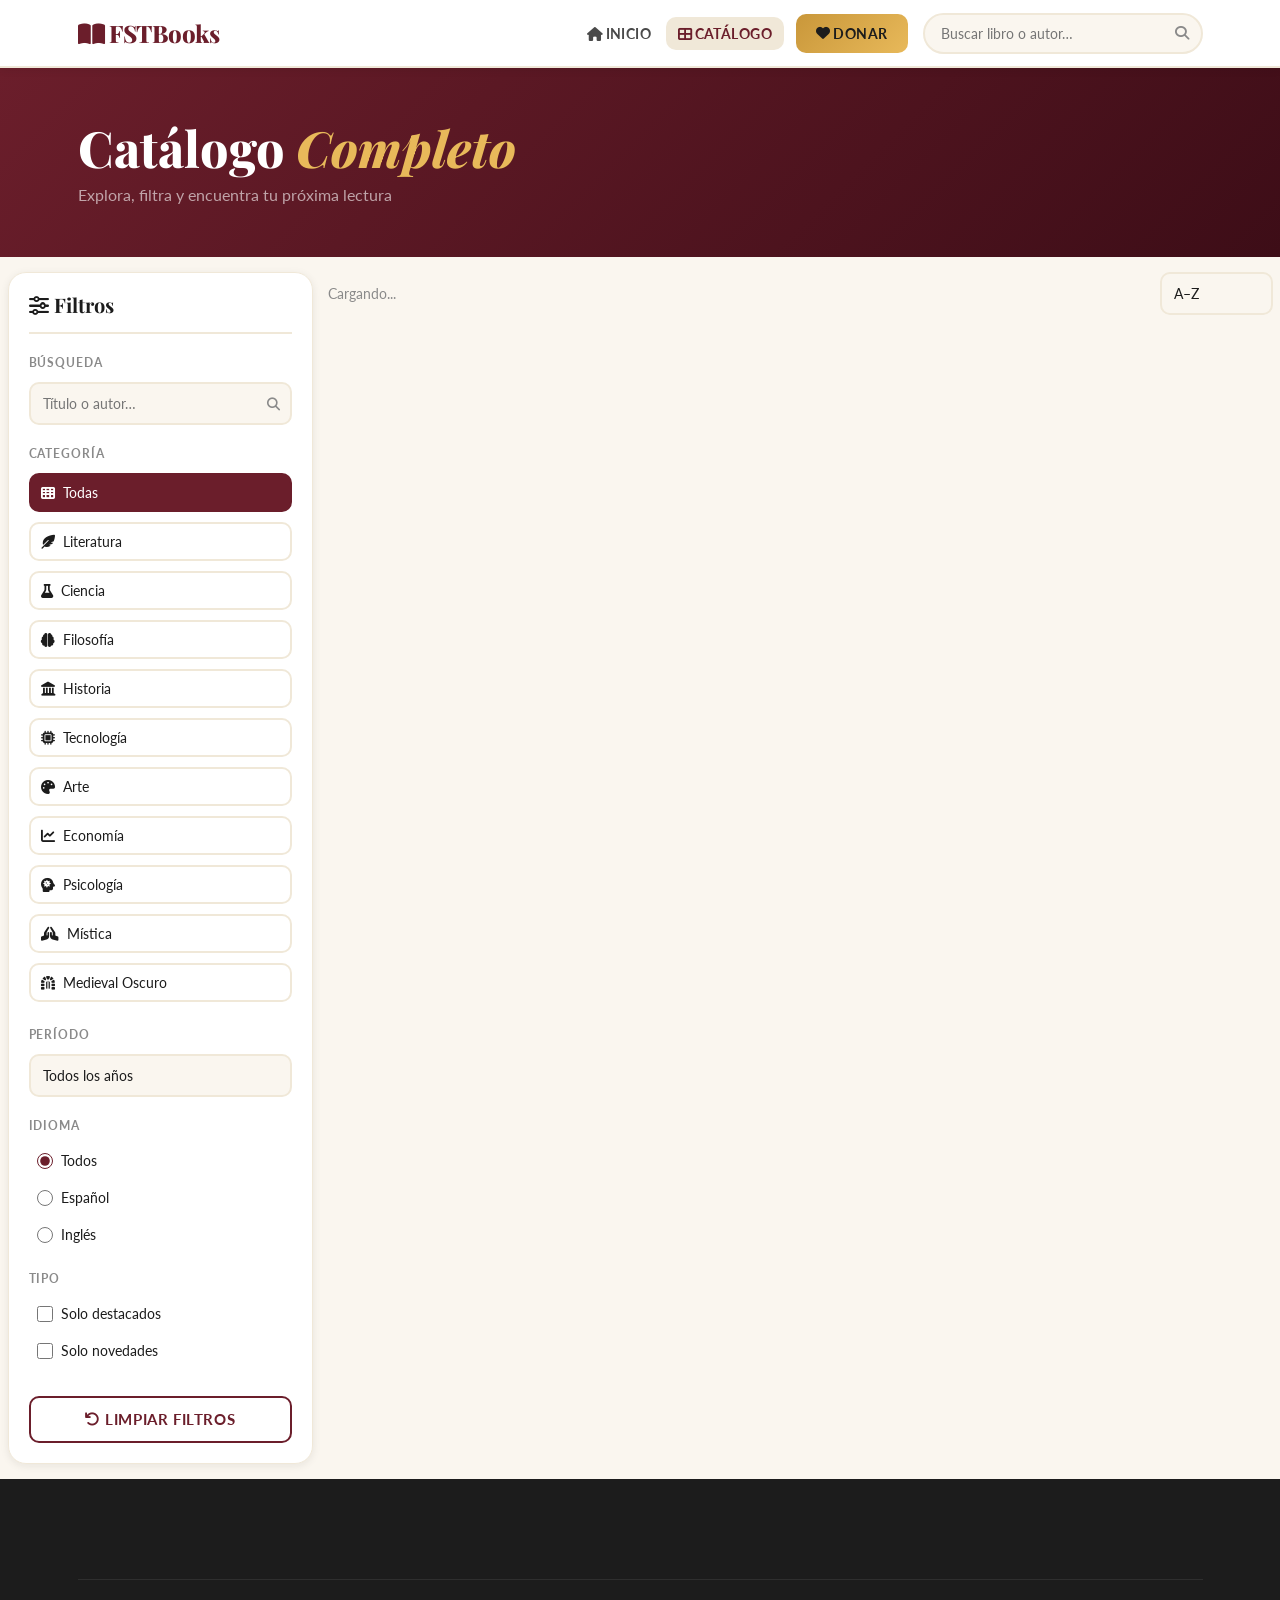
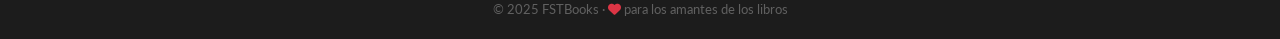
==== commit 073dbf5a: "Corrige el final de archivo en index.html, catalogo.html y lector.html; mejora la gestión de propied" ====
--- a/pages/catalogo.html
+++ b/pages/catalogo.html
@@ -154,4 +154,4 @@
 <script src="../script/data.js"></script>
 <script src="../script/app.js"></script>
 </body>
-</html>
+</html>
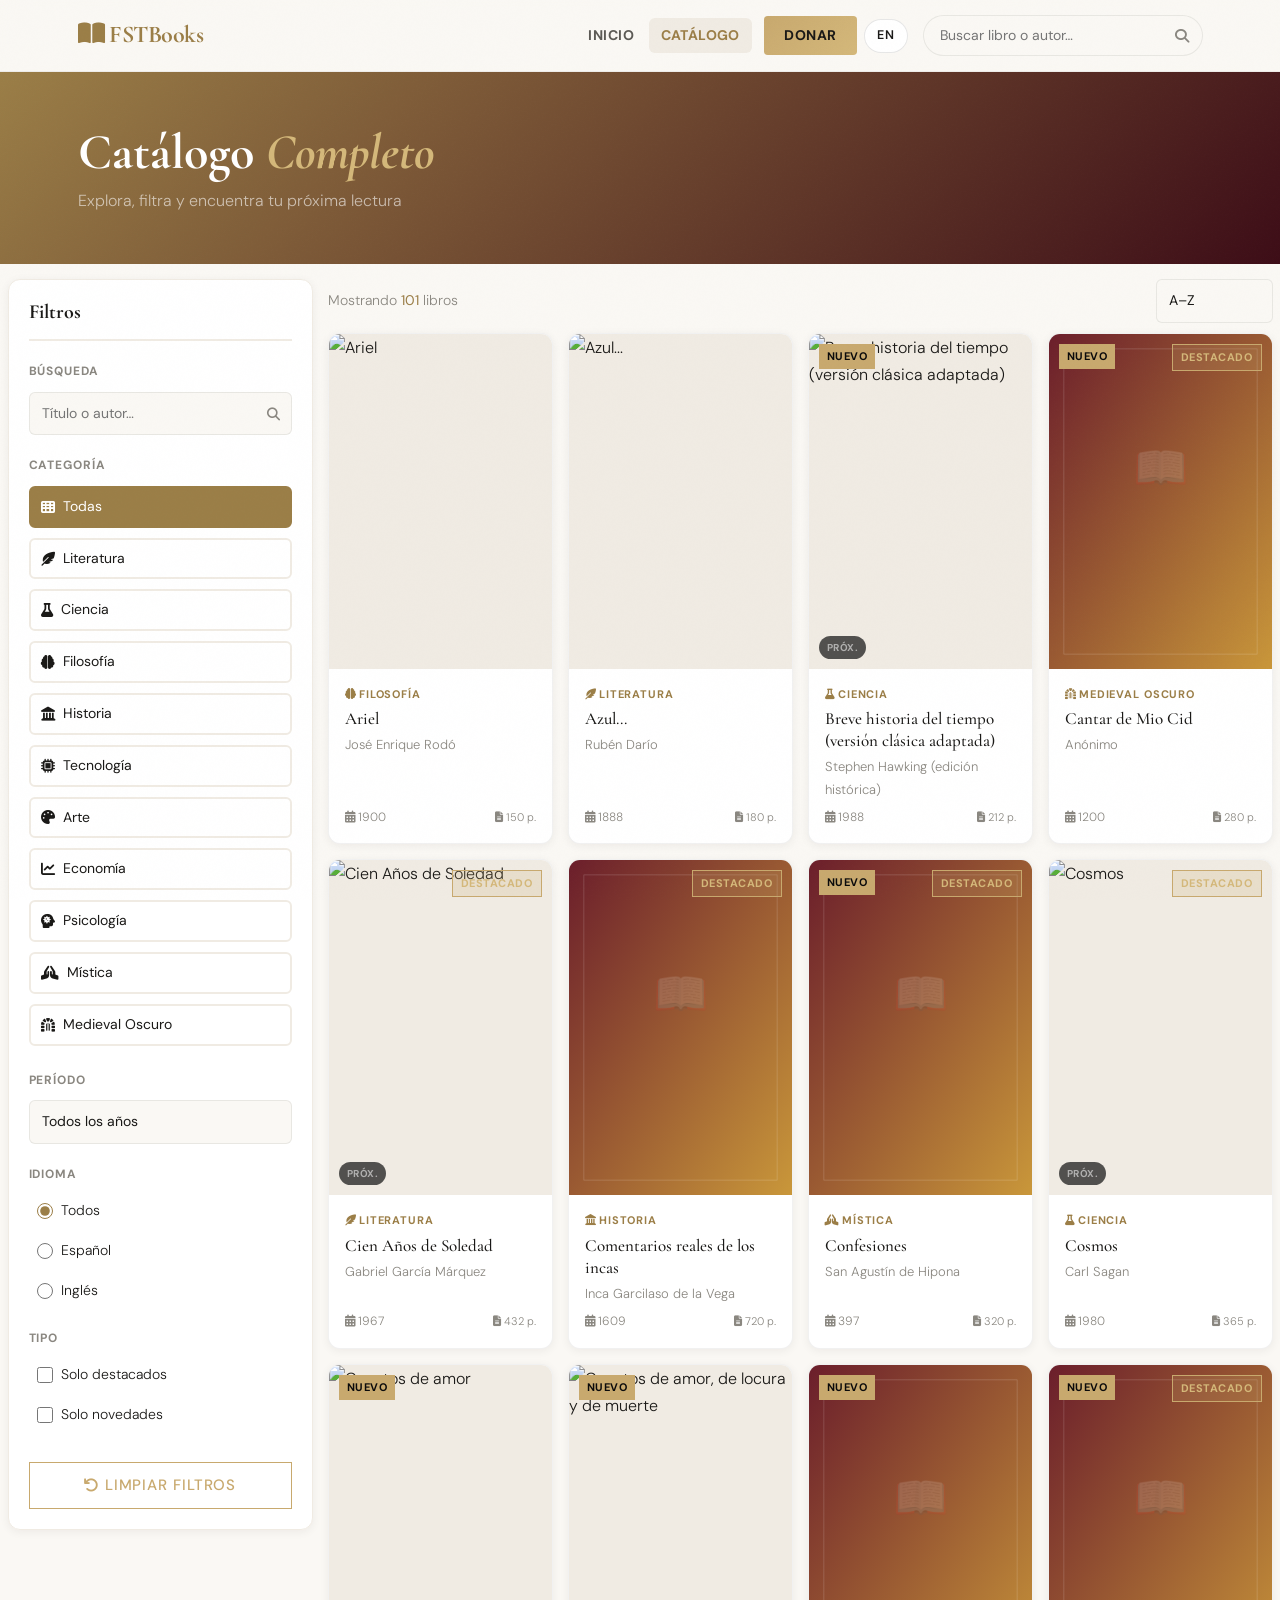
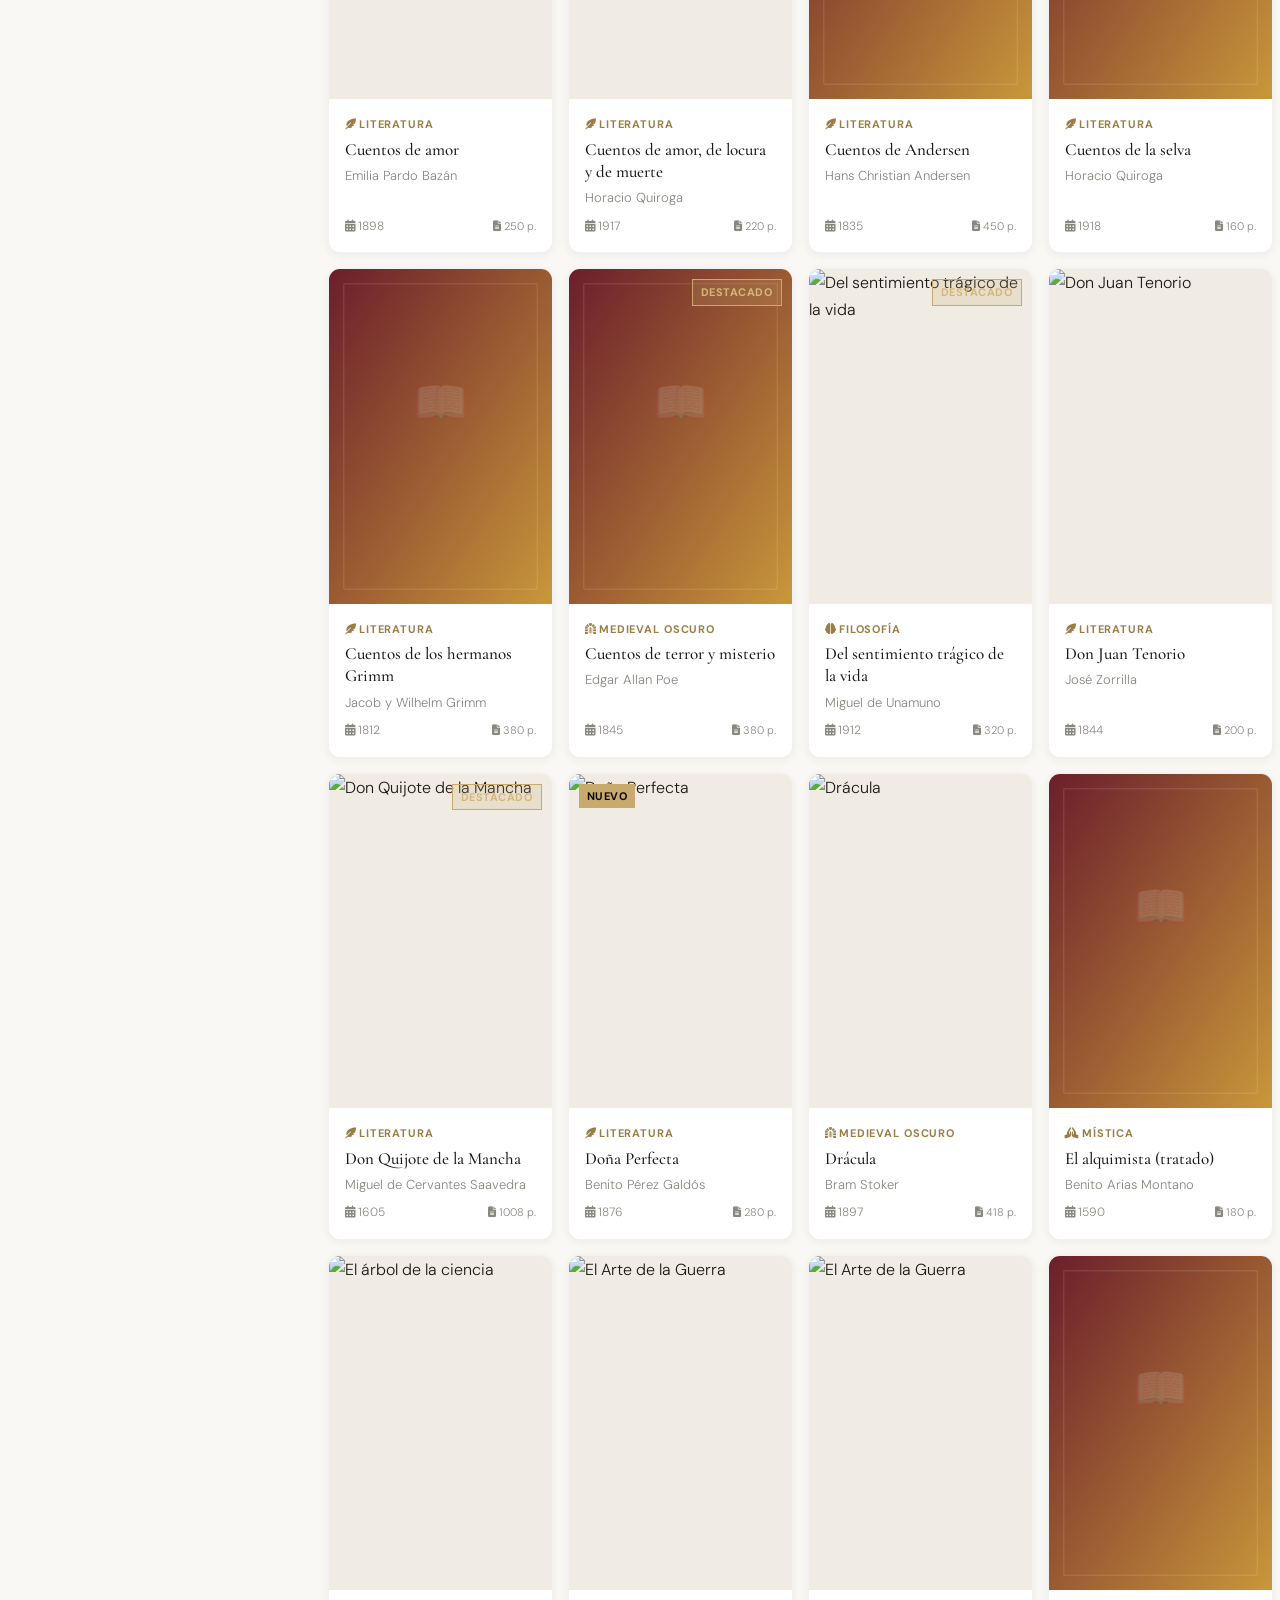
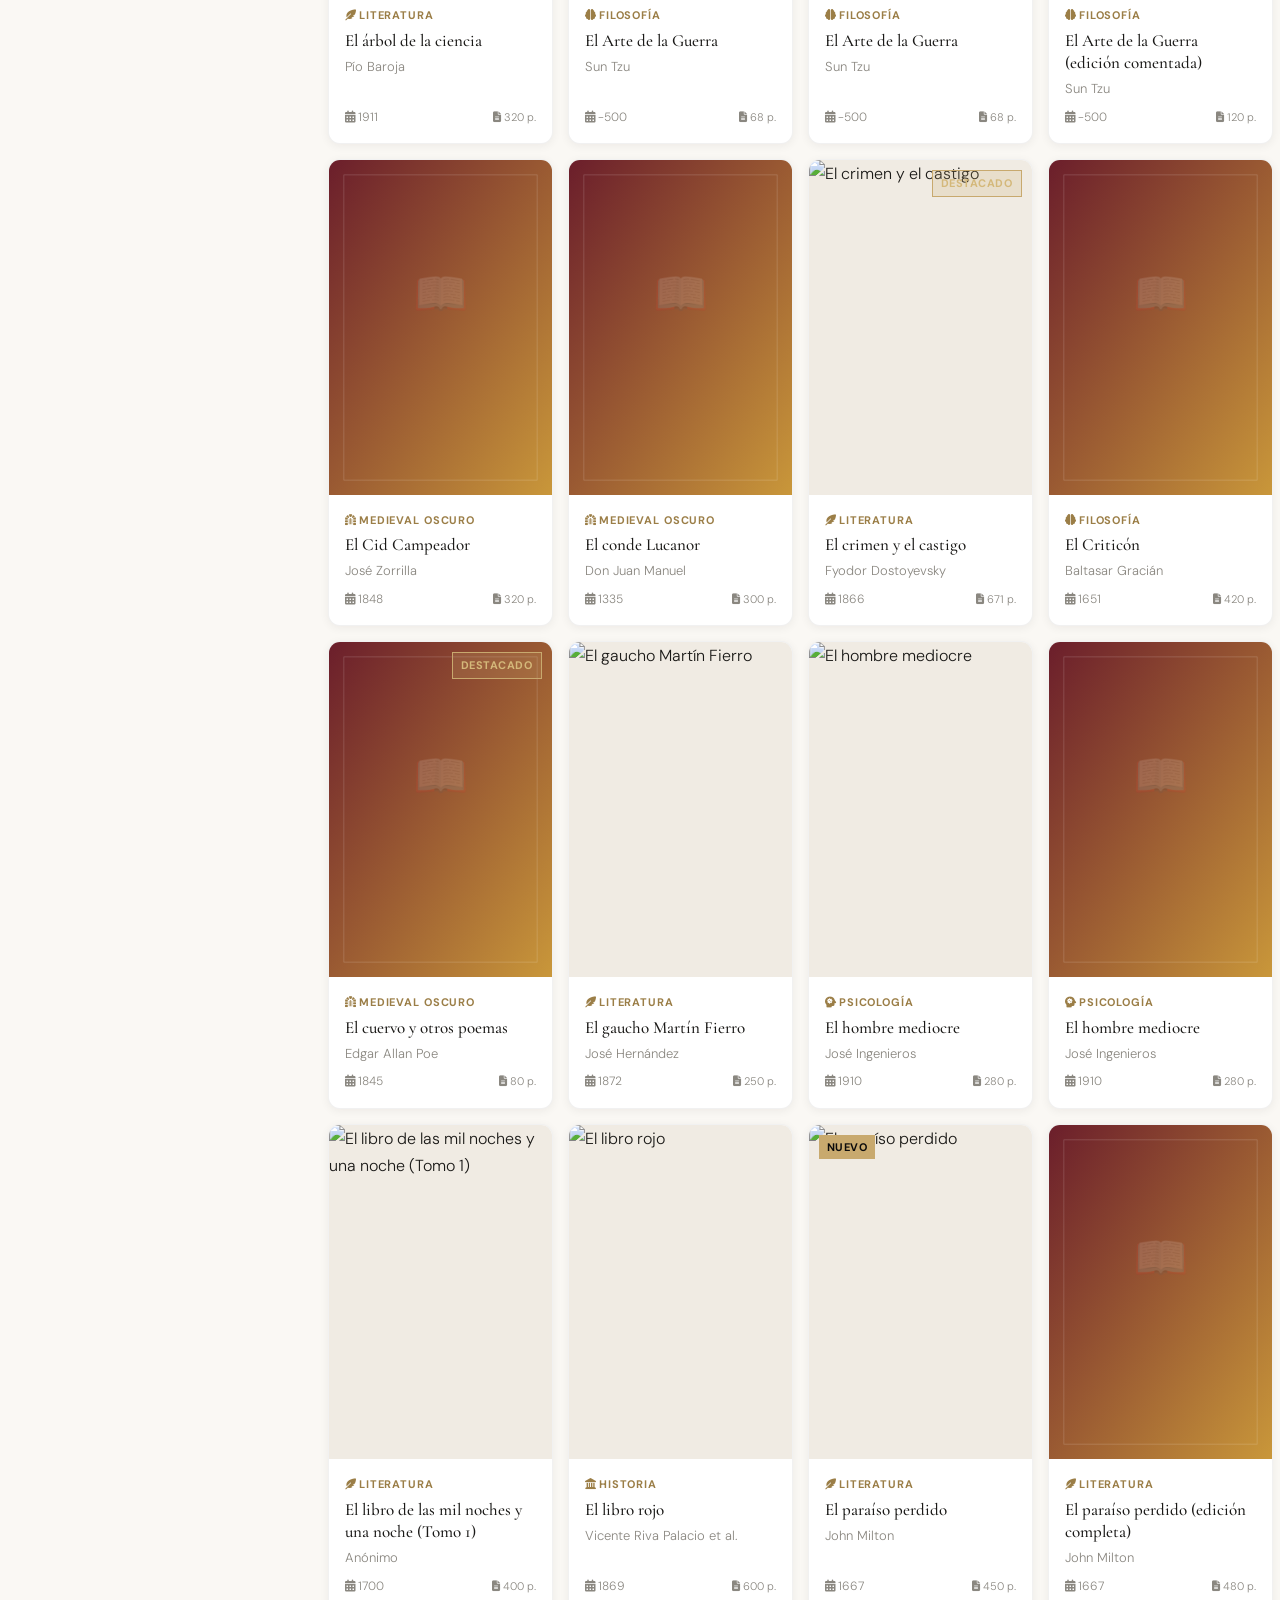
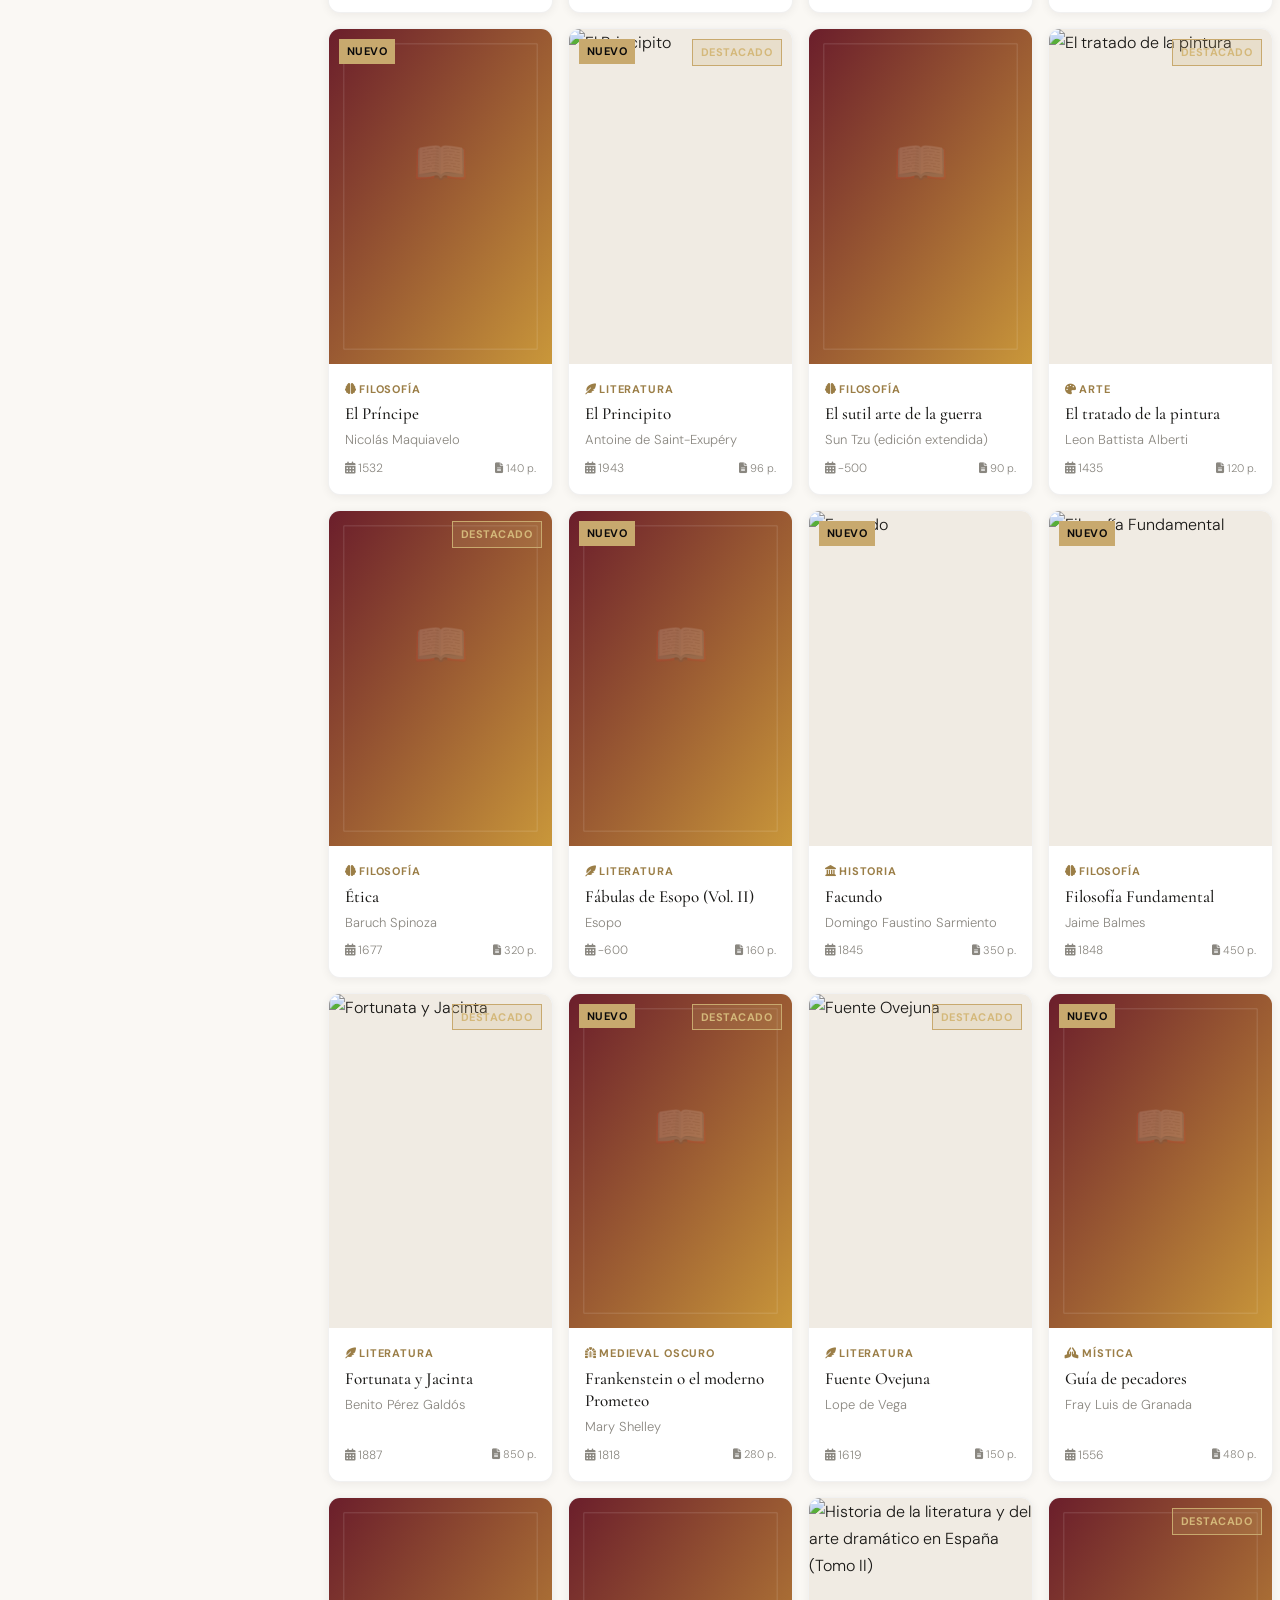
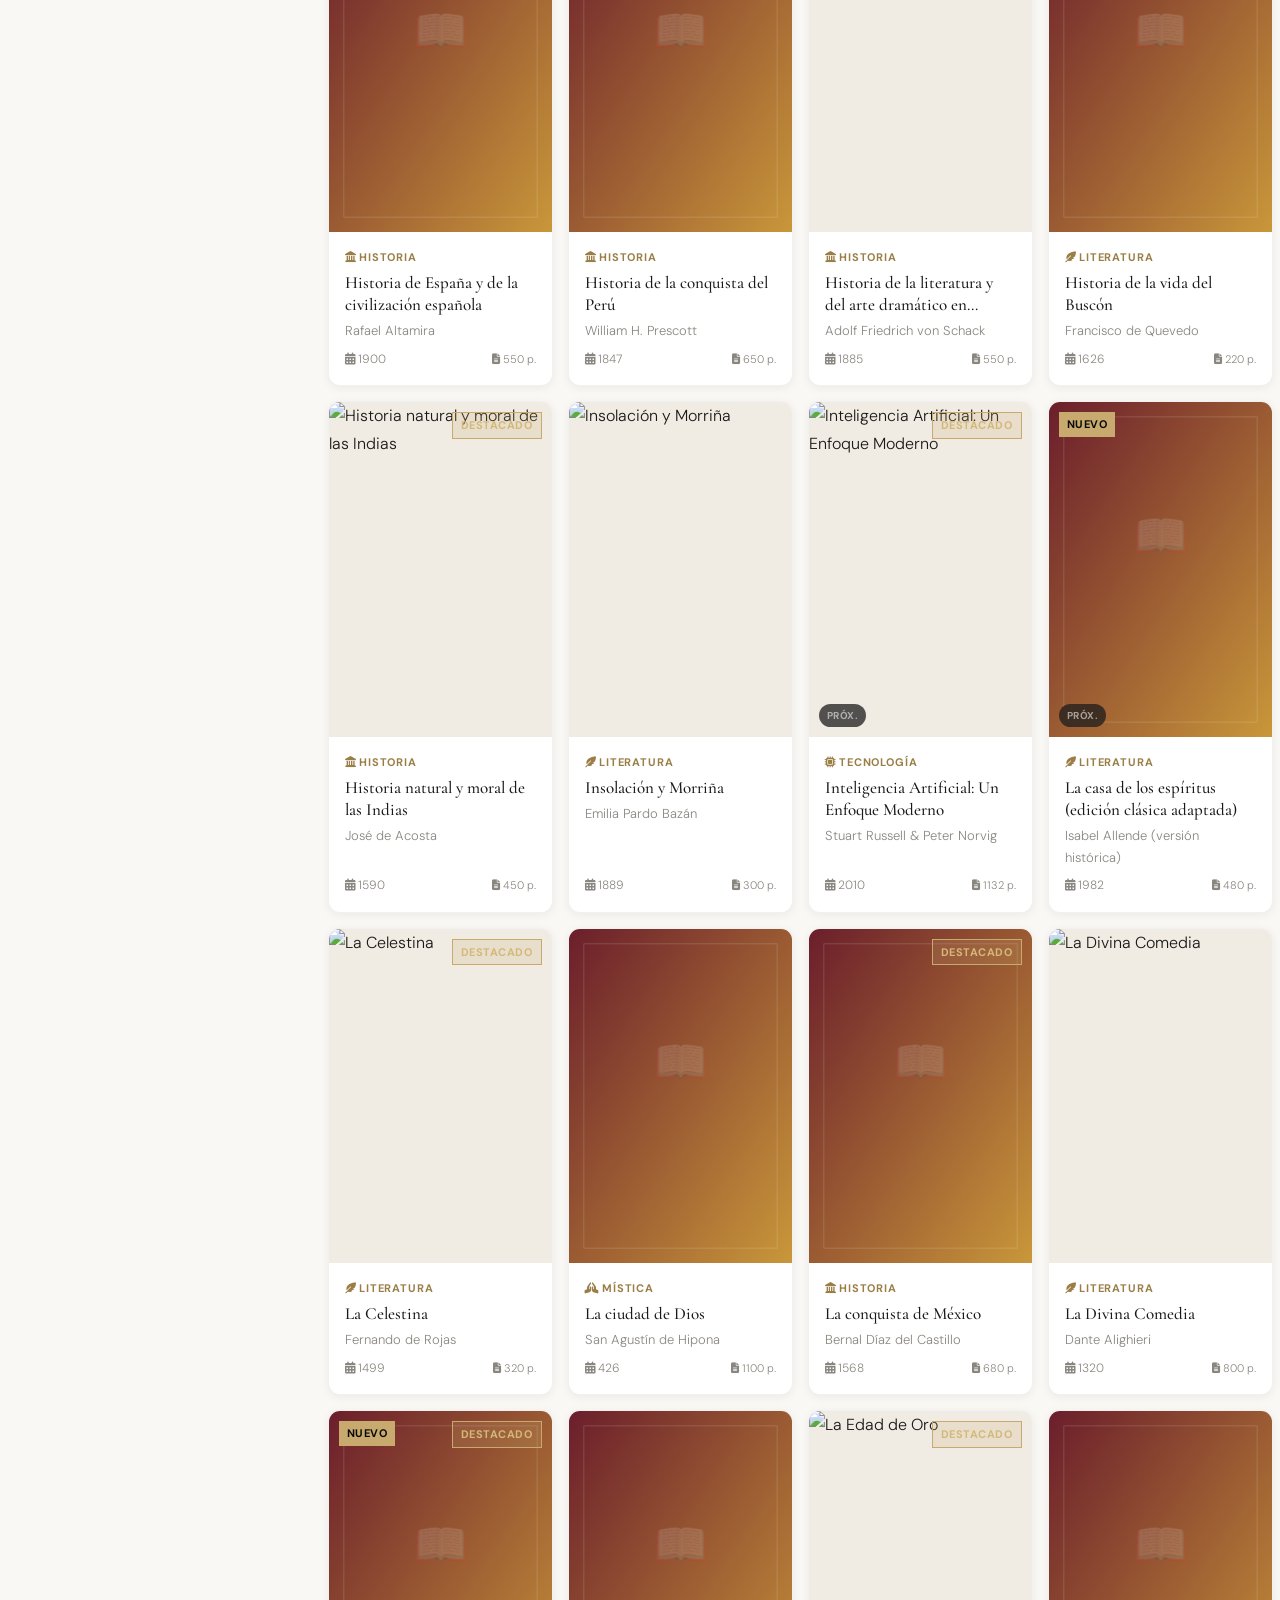
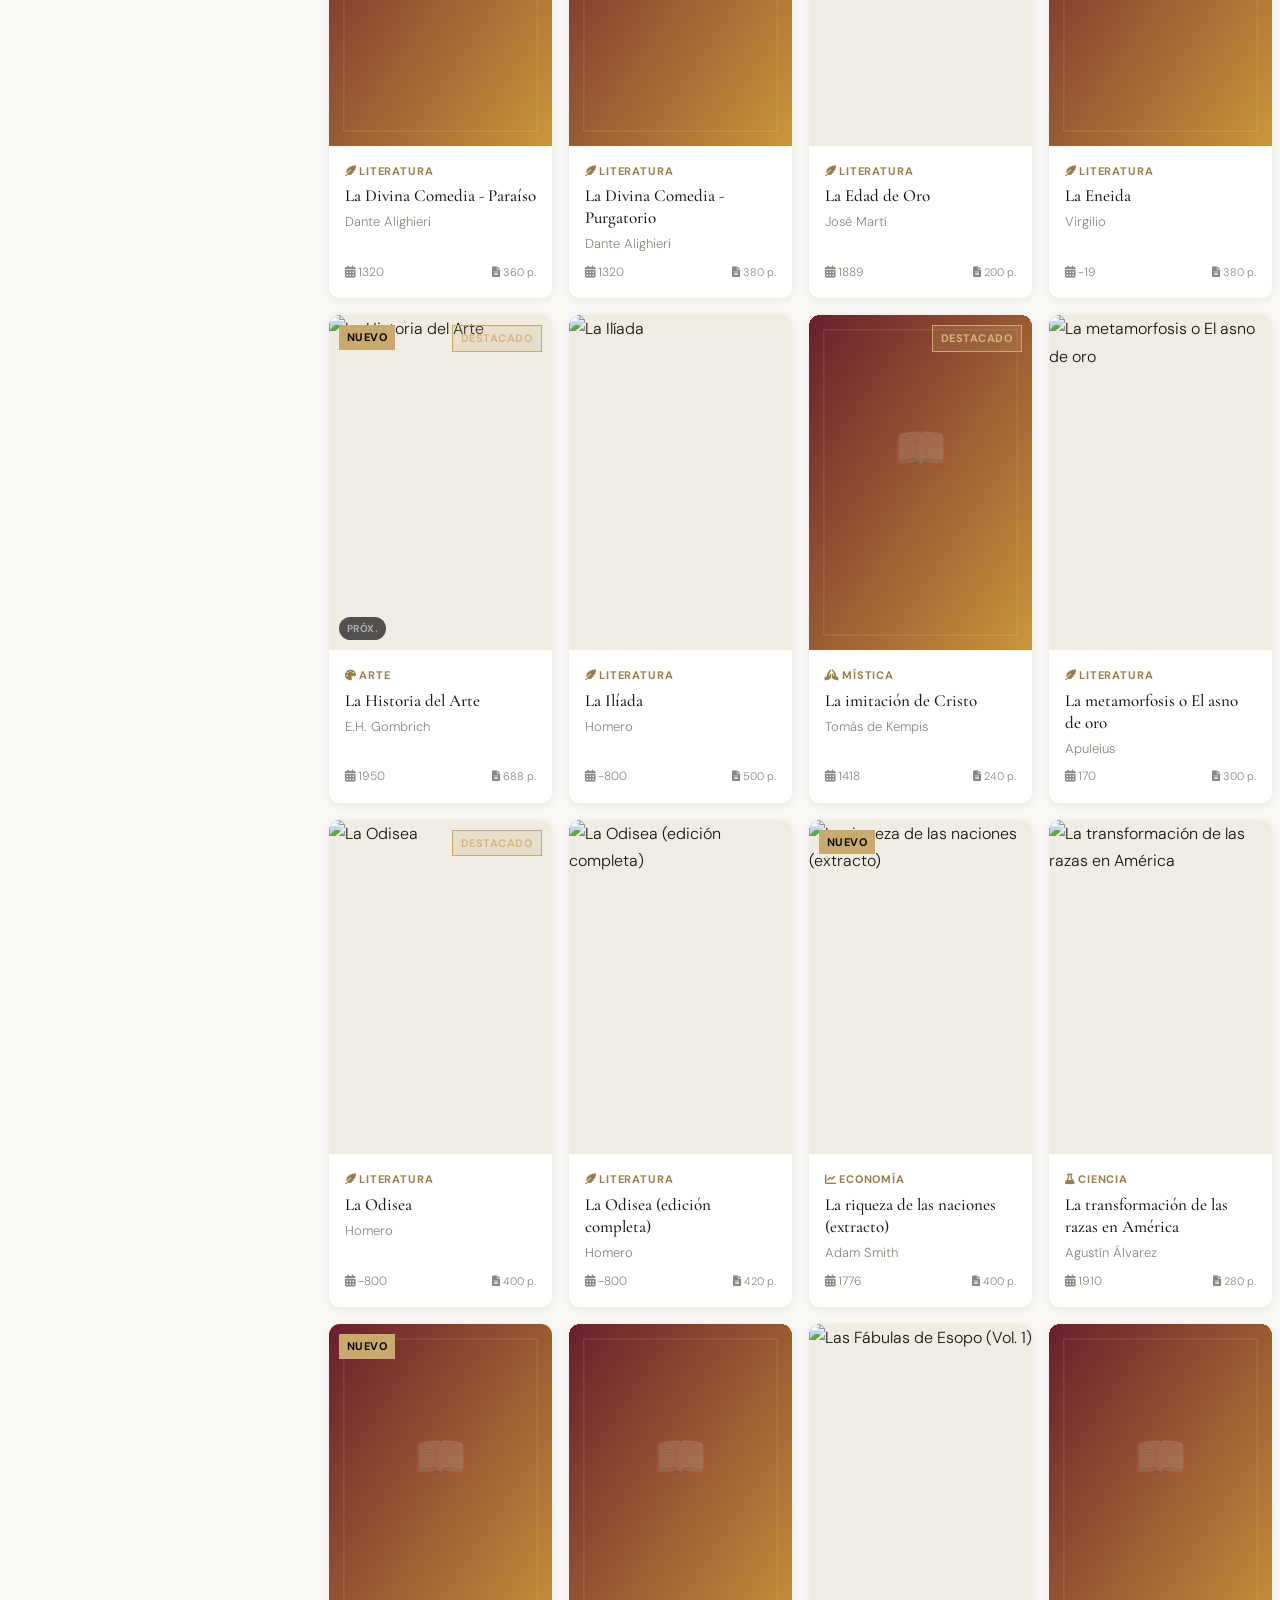
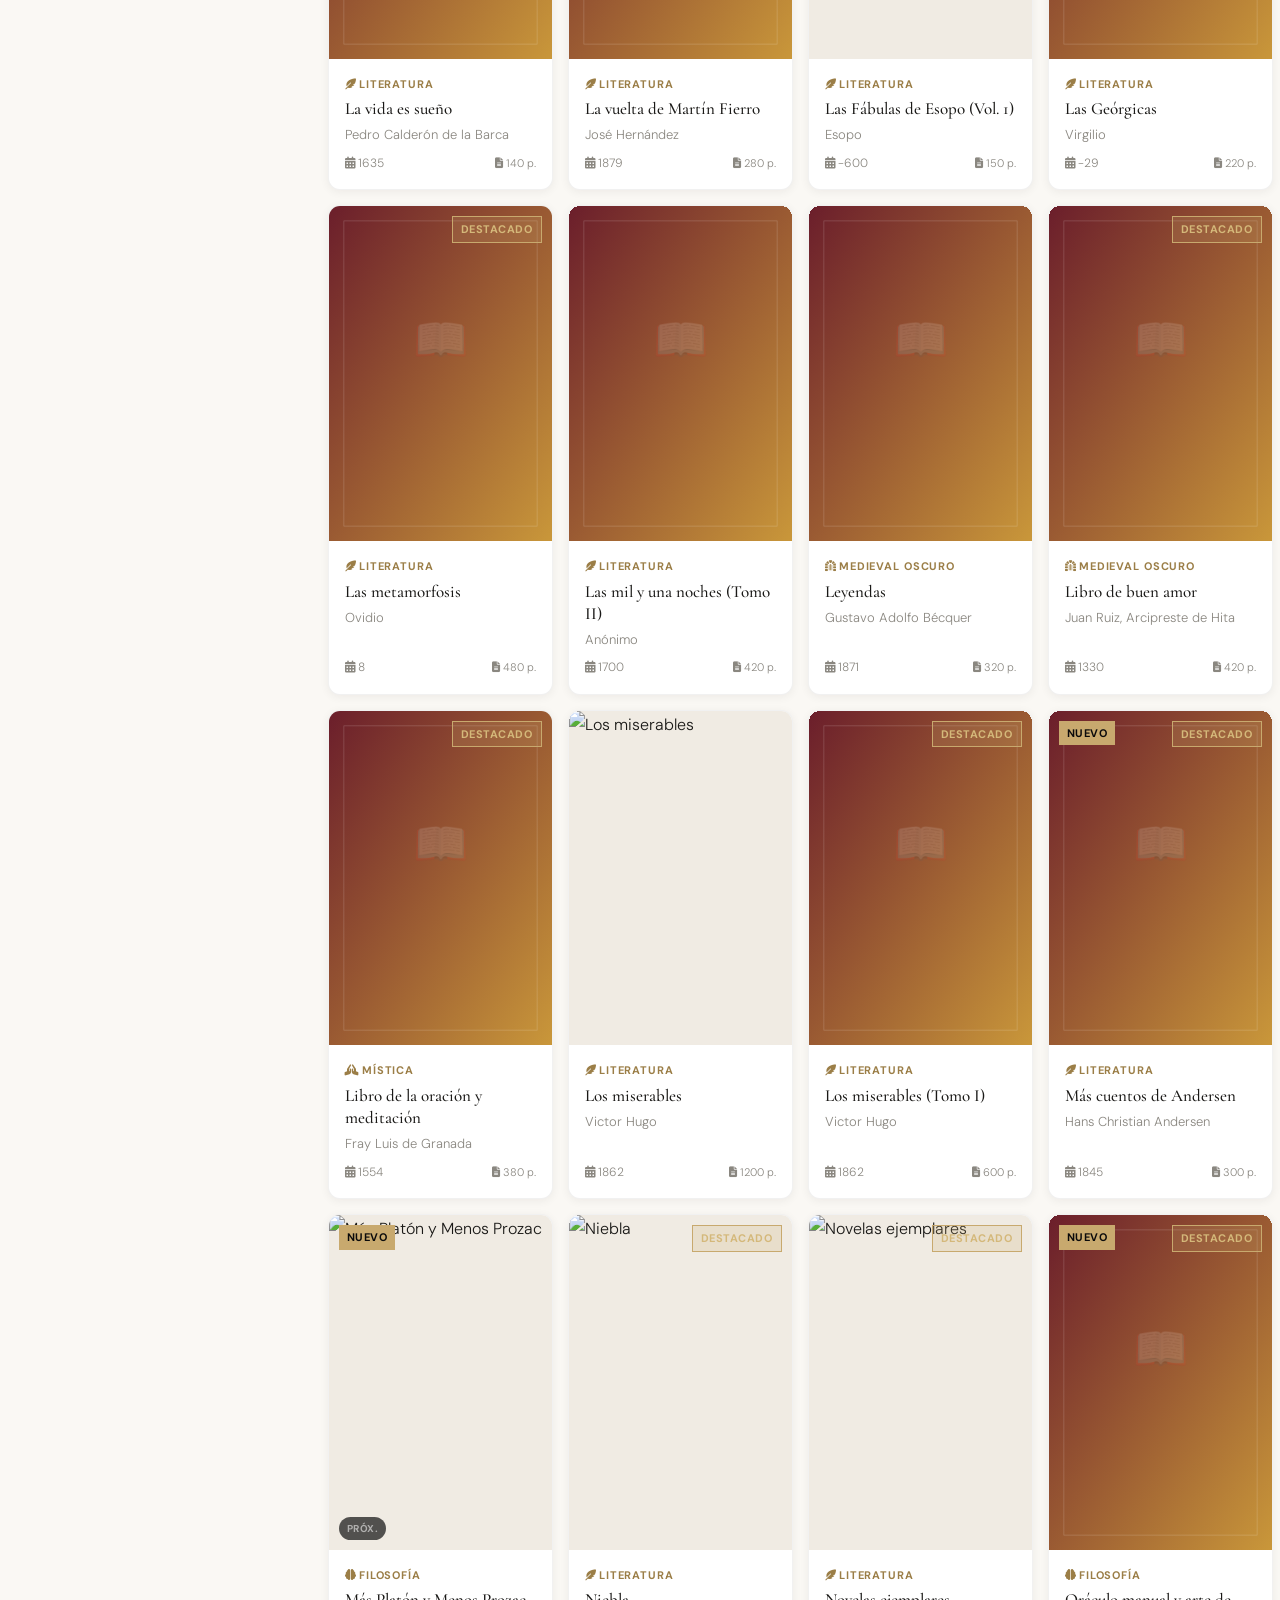
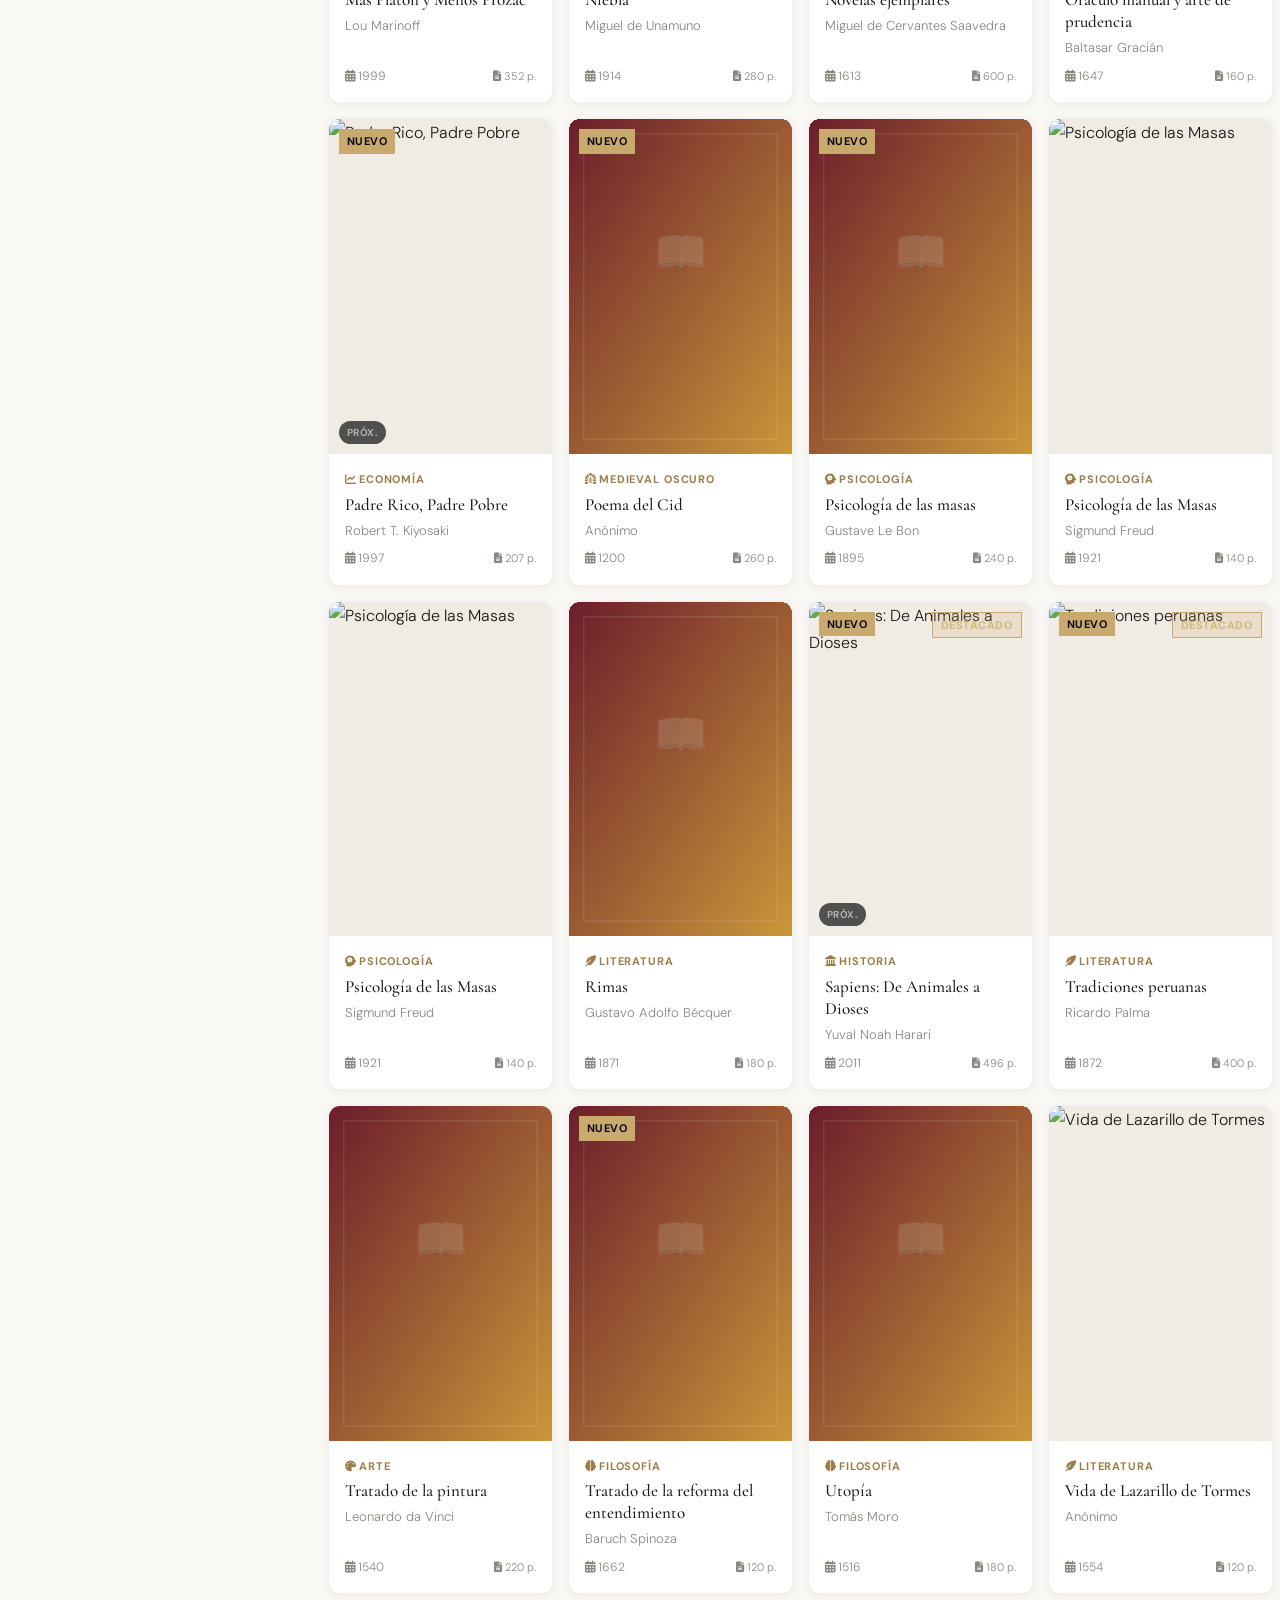
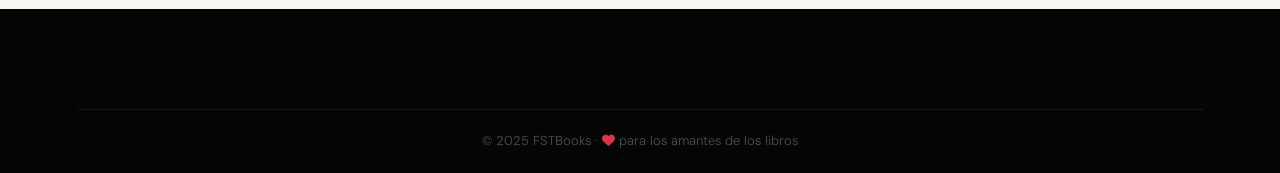
==== commit 9c471aa7: "feat: Enhance reader functionality with EPUB support and improved UI - Added JSZip and EPUB.js libra" ====
--- a/pages/catalogo.html
+++ b/pages/catalogo.html
@@ -3,11 +3,16 @@
 <head>
   <meta charset="UTF-8" />
   <meta name="viewport" content="width=device-width, initial-scale=1.0" />
-  <title>Catálogo – FSTBooks</title>
-  <meta name="description" content="Explora nuestro catálogo completo de libros digitales gratuitos. Filtra por categoría, año o autor." />
+  <title>Catálogo – FSTBooks | Catalog</title>
+  <meta name="description" content="Explora el catálogo completo de FSTBooks. Libros clásicos en dominio público. Browse free public-domain books." />
+  <meta name="robots" content="index, follow" />
+  <link rel="canonical" href="https://alqmst99.github.io/Books/pages/catalogo.html" />
+  <meta property="og:title" content="Catálogo – FSTBooks" />
+  <meta property="og:url" content="https://alqmst99.github.io/Books/pages/catalogo.html" />
+  <meta name="theme-color" content="#FAF8F4" />
   <link href="https://cdn.jsdelivr.net/npm/bootstrap@5.3.3/dist/css/bootstrap.min.css" rel="stylesheet" />
   <link rel="stylesheet" href="https://cdnjs.cloudflare.com/ajax/libs/font-awesome/6.5.1/css/all.min.css" />
-  <link href="https://fonts.googleapis.com/css2?family=Playfair+Display:ital,wght@0,400;0,600;0,800;1,400&family=Lato:wght@300;400;700&display=swap" rel="stylesheet" />
+  <link href="https://fonts.googleapis.com/css2?family=Cormorant+Garamond:ital,wght@0,300;0,400;0,500;0,600;1,300;1,400&family=DM+Sans:wght@300;400;500;600&display=swap" rel="stylesheet" />
   <link rel="stylesheet" href="../style.css" />
 </head>
 <body>
@@ -21,9 +26,12 @@
     </button>
     <div class="collapse navbar-collapse" id="navMenu">
       <ul class="navbar-nav ms-auto align-items-lg-center gap-lg-1">
-        <li class="nav-item"><a class="nav-link lv-nav-link" href="../index.html"><i class="fas fa-home me-1"></i>Inicio</a></li>
-        <li class="nav-item"><a class="nav-link lv-nav-link active" href="catalogo.html"><i class="fas fa-th-large me-1"></i>Catálogo</a></li>
-        <li class="nav-item"><button class="btn lv-btn-donate ms-lg-3" onclick="openDonate()"><i class="fas fa-heart me-1"></i>Donar</button></li>
+        <li class="nav-item"><a class="nav-link lv-nav-link" href="../index.html" data-i18n="nav.home"><i class="fas fa-home me-1"></i>Inicio</a></li>
+        <li class="nav-item"><a class="nav-link lv-nav-link active" href="catalogo.html" data-i18n="nav.catalog"><i class="fas fa-th-large me-1"></i>Catálogo</a></li>
+        <li class="nav-item"><button class="btn lv-btn-donate ms-lg-3" onclick="openDonate()" data-i18n="nav.donate"><i class="fas fa-heart me-1"></i>Donar</button></li>
+        <li class="nav-item ms-lg-2">
+          <button type="button" class="lv-lang-btn" id="langToggle" title="ES / EN">ES</button>
+        </li>
       </ul>
       <div class="lv-search-wrap ms-lg-4 mt-3 mt-lg-0">
         <input type="search" id="globalSearch" class="lv-search-input" placeholder="Buscar libro o autor…" autocomplete="off" />
@@ -37,8 +45,8 @@
 <!-- PAGE HEADER -->
 <div class="lv-page-header">
   <div class="container">
-    <h1 class="lv-page-title">Catálogo <em>Completo</em></h1>
-    <p class="lv-page-sub">Explora, filtra y encuentra tu próxima lectura</p>
+    <h1 class="lv-page-title" data-i18n="catalog.title">Catálogo <em>Completo</em></h1>
+    <p class="lv-page-sub" data-i18n="catalog.sub">Explora, filtra y encuentra tu próxima lectura</p>
   </div>
 </div>
 
@@ -49,7 +57,7 @@
     <div class="col-lg-3" id="sidebarCol">
       <div class="lv-sidebar" id="filterSidebar">
         <div class="lv-sidebar-header">
-          <h5><i class="fas fa-sliders-h me-2"></i>Filtros</h5>
+          <h5 data-i18n="catalog.filters"><i class="fas fa-sliders-h me-2"></i>Filtros</h5>
           <button class="lv-sidebar-close d-lg-none" id="closeSidebar"><i class="fas fa-times"></i></button>
         </div>
         <div class="lv-filter-group">
@@ -129,10 +137,10 @@
       <h3 class="lv-modal-title">Apoya FSTBooks</h3>
       <p class="lv-modal-sub">Tu donación nos ayuda a mantener esta biblioteca gratuita.</p>
       <div class="lv-donate-amounts">
-        <button class="lv-donate-amount" onclick="donate(1)">$1</button>
-        <button class="lv-donate-amount" onclick="donate(5)">$5</button>
-        <button class="lv-donate-amount lv-donate-popular" onclick="donate(10)">$10 <span>Popular</span></button>
-        <button class="lv-donate-amount" onclick="donate(25)">$25</button>
+        <button class="lv-donate-amount" onclick="donate(1, this)">$1</button>
+        <button class="lv-donate-amount" onclick="donate(5, this)">$5</button>
+        <button class="lv-donate-amount lv-donate-popular" onclick="donate(10, this)">$10 <span>Popular</span></button>
+        <button class="lv-donate-amount" onclick="donate(25, this)">$25</button>
       </div>
       <a id="paypalBtn" href="#" target="_blank" class="lv-btn-primary w-100 mt-3" style="display:none">
         <i class="fab fa-paypal me-2"></i>Donar con PayPal
@@ -152,6 +160,7 @@
 
 <script src="https://cdn.jsdelivr.net/npm/bootstrap@5.3.3/dist/js/bootstrap.bundle.min.js"></script>
 <script src="../script/data.js"></script>
+<script src="../script/i18n.js"></script>
 <script src="../script/app.js"></script>
 </body>
 </html>
--- a/style.css
+++ b/style.css
@@ -1,51 +1,140 @@
 /* ============================================================
-   LibroVivo – style.css
-   Paleta: Crema cálido · Borgogña · Dorado · Carbón
-   Tipografía: Playfair Display + Lato
+   FSTBooks – style.css
+   Design system aligned with FSTail Solutions (luxury dark)
    ============================================================ */
 
-@import url('https://fonts.googleapis.com/css2?family=Playfair+Display:ital,wght@0,400;0,600;0,800;1,400&family=Lato:wght@300;400;700&display=swap');
-
-/* ---- VARIABLES ---- */
+@import url('https://fonts.googleapis.com/css2?family=Cormorant+Garamond:ital,wght@0,300;0,400;0,500;0,600;1,300;1,400&family=DM+Sans:wght@300;400;500;600&display=swap');
+
+/* ---- VARIABLES – FSTail light (más blancos, amigable) ---- */
 :root {
-  --cream:      #FAF6EF;
-  --cream-dark: #F0E8D8;
-  --borgogna:   #6B1E2B;
-  --borgogna-l: #8B2E3E;
-  --gold:       #C9973A;
-  --gold-light: #E8B95A;
-  --carbon:     #1C1C1C;
-  --gray:       #4A4A4A;
-  --gray-light: #8A8A8A;
+  --cream:      #FAF8F4;
+  --cream-dark: #F0EBE3;
+  --borgogna:   #9B7E47;
+  --borgogna-l: #B8955C;
+  --gold:       #C8A96E;
+  --gold-light: #D4B87A;
+  --carbon:     #1A1917;
+  --gray:       #5C5A55;
+  --gray-light: #8A8780;
   --white:      #FFFFFF;
-  --shadow-sm:  0 2px 8px rgba(28,28,28,.08);
-  --shadow-md:  0 6px 24px rgba(28,28,28,.12);
-  --shadow-lg:  0 16px 48px rgba(28,28,28,.18);
-  --radius:     10px;
-  --radius-lg:  18px;
-  --transition: .3s cubic-bezier(.4,0,.2,1);
+  --bg:         #FAF8F4;
+  --bg-2:       #FFFFFF;
+  --bg-3:       #F0EBE3;
+  --surface:    #FFFFFF;
+  --border:     rgba(26,25,23,0.06);
+  --border-l:   rgba(26,25,23,0.10);
+  --text:       #1A1917;
+  --text-muted: #6B6860;
+  --accent:     #C8A96E;
+  --accent-dark:#9B7E47;
+  --accent-glow:rgba(200,169,110,0.14);
+  --shadow-sm:  0 2px 10px rgba(26,25,23,.06);
+  --shadow-md:  0 8px 28px rgba(26,25,23,.09);
+  --shadow-lg:  0 18px 50px rgba(26,25,23,.12);
+  --radius:     6px;
+  --radius-lg:  12px;
+  --transition: .35s cubic-bezier(.25,.46,.45,.94);
+  --font-serif: 'Cormorant Garamond', Georgia, serif;
+  --font-sans:  'DM Sans', system-ui, sans-serif;
 }
 
 /* ---- RESET ---- */
 *, *::before, *::after { box-sizing: border-box; margin: 0; padding: 0; }
-html { font-size: 62.5%; scroll-behavior: smooth; background: var(--cream); overflow-x: hidden; }
-body { font-family: 'Lato', sans-serif; font-size: 1.6rem; color: var(--carbon); background: var(--cream); }
+html { font-size: 62.5%; scroll-behavior: smooth; background: var(--bg); overflow-x: hidden; }
+body { font-family: var(--font-sans); font-size: 1.6rem; color: var(--text); background: var(--bg); font-weight: 300; line-height: 1.7; }
 a { text-decoration: none; color: inherit; transition: var(--transition); }
-img { max-width: 100%; }
-em { font-style: italic; color: var(--borgogna); }
+img { max-width: 100%; display: block; }
+em { font-style: italic; color: var(--accent-dark); }
+
+/* Soft grain */
+body::before {
+  content: '';
+  position: fixed;
+  inset: 0;
+  background-image: url("data:image/svg+xml,%3Csvg viewBox='0 0 512 512' xmlns='http://www.w3.org/2000/svg'%3E%3Cfilter id='noise'%3E%3CfeTurbulence type='fractalNoise' baseFrequency='0.9' numOctaves='4' stitchTiles='stitch'/%3E%3C/filter%3E%3Crect width='100%25' height='100%25' filter='url(%23noise)' opacity='0.035'/%3E%3C/svg%3E");
+  pointer-events: none;
+  z-index: 9998;
+  opacity: 0.35;
+}
+
+/* ======================================================
+   PAGE LOADER (ref. FSTail luxury)
+   ====================================================== */
+#pageLoader {
+  position: fixed;
+  inset: 0;
+  background: #0A0A0B;
+  display: flex;
+  align-items: center;
+  justify-content: center;
+  flex-direction: column;
+  z-index: 99999;
+  transition: opacity .65s cubic-bezier(.25,.46,.45,.94), visibility .65s;
+}
+#pageLoader.fade-out {
+  opacity: 0;
+  visibility: hidden;
+  pointer-events: none;
+}
+.page-loader-inner {
+  display: flex;
+  flex-direction: column;
+  align-items: center;
+  gap: 2rem;
+}
+.page-loader-wordmark {
+  font-family: var(--font-serif);
+  font-size: 2.2rem;
+  font-weight: 400;
+  letter-spacing: .28em;
+  text-transform: uppercase;
+  color: #E8E6E1;
+}
+.page-loader-wordmark span {
+  color: #C8A96E;
+}
+.page-loader-line {
+  width: 64px;
+  height: 1px;
+  background: rgba(255,255,255,.12);
+  position: relative;
+  overflow: hidden;
+}
+.page-loader-line::after {
+  content: '';
+  position: absolute;
+  left: -100%;
+  top: 0;
+  height: 100%;
+  width: 100%;
+  background: linear-gradient(90deg, transparent, #C8A96E, transparent);
+  animation: loader-slide 1.35s cubic-bezier(.25,.46,.45,.94) infinite;
+}
+@keyframes loader-slide {
+  0%   { left: -100%; }
+  100% { left: 100%; }
+}
+.page-loader-sub {
+  font-size: 1.2rem;
+  color: #7A7870;
+  letter-spacing: .12em;
+  text-transform: uppercase;
+  font-weight: 300;
+}
 
 /* ---- SCROLLBAR ---- */
 ::-webkit-scrollbar { width: .6rem; }
-::-webkit-scrollbar-track { background: var(--cream-dark); }
-::-webkit-scrollbar-thumb { background: var(--borgogna); border-radius: 3px; }
+::-webkit-scrollbar-track { background: var(--bg-2); }
+::-webkit-scrollbar-thumb { background: var(--accent); border-radius: 2px; }
 
 /* ======================================================
    NAVBAR
    ====================================================== */
 .lv-navbar {
-  background: var(--white);
-  border-bottom: 2px solid var(--cream-dark);
-  box-shadow: var(--shadow-sm);
+  background: rgba(250,248,244,.92);
+  backdrop-filter: blur(14px);
+  border-bottom: 1px solid var(--border);
+  box-shadow: none;
   padding: 1.2rem 0;
   transition: var(--transition);
   z-index: 1000;
@@ -54,7 +143,7 @@
   box-shadow: var(--shadow-md);
 }
 .lv-brand {
-  font-family: 'Playfair Display', serif;
+  font-family: var(--font-serif);
   font-size: 2.4rem;
   font-weight: 800;
   color: var(--borgogna) !important;
@@ -89,45 +178,44 @@
   display: inline-flex;
   align-items: center;
   justify-content: center;
-  background: var(--borgogna);
-  color: var(--white);
+  background: var(--accent);
+  color: #0A0A0B;
   padding: 1.1rem 2.4rem;
   border-radius: var(--radius);
-  font-family: 'Lato', sans-serif;
+  font-family: var(--font-sans);
   font-size: 1.5rem;
-  font-weight: 700;
-  border: 2px solid var(--borgogna);
-  cursor: pointer;
-  transition: var(--transition);
-  letter-spacing: .04em;
+  font-weight: 500;
+  border: 1px solid var(--accent);
+  cursor: pointer;
+  transition: var(--transition);
+  letter-spacing: .06em;
   text-transform: uppercase;
 }
 .lv-btn-primary:hover {
-  background: var(--borgogna-l);
-  border-color: var(--borgogna-l);
-  color: var(--white);
+  background: var(--gold-light);
+  border-color: var(--gold-light);
+  color: #0A0A0B;
   transform: translateY(-2px);
-  box-shadow: 0 8px 24px rgba(107,30,43,.3);
+  box-shadow: 0 8px 28px rgba(200,169,110,.25);
 }
 .lv-btn-outline {
   display: inline-flex;
   align-items: center;
   justify-content: center;
   background: transparent;
-  color: var(--borgogna);
+  color: var(--accent);
   padding: 1rem 2.2rem;
-  border-radius: var(--radius);
   font-size: 1.5rem;
-  font-weight: 700;
-  border: 2px solid var(--borgogna);
-  cursor: pointer;
-  transition: var(--transition);
-  letter-spacing: .04em;
+  font-weight: 500;
+  border: 1px solid var(--accent);
+  cursor: pointer;
+  transition: var(--transition);
+  letter-spacing: .06em;
   text-transform: uppercase;
 }
 .lv-btn-outline:hover {
-  background: var(--borgogna);
-  color: var(--white);
+  background: var(--accent);
+  color: #0A0A0B;
   transform: translateY(-2px);
 }
 .lv-btn-donate {
@@ -137,7 +225,6 @@
   background: linear-gradient(135deg, var(--gold), var(--gold-light));
   color: var(--carbon);
   padding: .9rem 2rem;
-  border-radius: var(--radius);
   font-size: 1.4rem;
   font-weight: 700;
   border: none;
@@ -163,7 +250,7 @@
   border-radius: 50px;
   padding: .8rem 4rem .8rem 1.6rem;
   font-size: 1.4rem;
-  font-family: 'Lato', sans-serif;
+  font-family: var(--font-sans);
   color: var(--carbon);
   width: 28rem;
   transition: var(--transition);
@@ -205,7 +292,7 @@
 }
 .lv-search-item:hover { background: var(--cream); }
 .lv-search-item img { width: 4rem; height: 5.5rem; object-fit: cover; border-radius: 4px; }
-.lv-search-item-meta h6 { font-size: 1.3rem; margin: 0; font-family: 'Playfair Display', serif; }
+.lv-search-item-meta h6 { font-size: 1.3rem; margin: 0; font-family: var(--font-serif); }
 .lv-search-item-meta small { color: var(--gray-light); font-size: 1.1rem; }
 
 /* ======================================================
@@ -213,7 +300,7 @@
    ====================================================== */
 .lv-hero {
   position: relative;
-  background: var(--carbon);
+  background: var(--bg);
   overflow: hidden;
   min-height: 90vh;
   display: flex;
@@ -222,16 +309,16 @@
 .lv-hero-bg {
   position: absolute;
   inset: 0;
-  background: 
-    radial-gradient(ellipse at 70% 50%, rgba(107,30,43,.6) 0%, transparent 60%),
-    radial-gradient(ellipse at 20% 80%, rgba(201,151,58,.15) 0%, transparent 50%),
-    linear-gradient(135deg, #1C1C1C 0%, #2A1A1E 100%);
+  background:
+    radial-gradient(ellipse at 75% 35%, rgba(200,169,110,.16) 0%, transparent 55%),
+    radial-gradient(ellipse at 15% 85%, rgba(200,169,110,.08) 0%, transparent 50%),
+    linear-gradient(165deg, #FAF8F4 0%, #F0EBE3 100%);
 }
 .lv-hero-bg::before {
   content: '';
   position: absolute;
   inset: 0;
-  background-image: url("data:image/svg+xml,%3Csvg width='60' height='60' viewBox='0 0 60 60' xmlns='http://www.w3.org/2000/svg'%3E%3Cg fill='none' fill-rule='evenodd'%3E%3Cg fill='%23ffffff' fill-opacity='0.02'%3E%3Cpath d='M36 34v-4h-2v4h-4v2h4v4h2v-4h4v-2h-4zm0-30V0h-2v4h-4v2h4v4h2V6h4V4h-4zM6 34v-4H4v4H0v2h4v4h2v-4h4v-2H6zM6 4V0H4v4H0v2h4v4h2V6h4V4H6z'/%3E%3C/g%3E%3C/g%3E%3C/svg%3E");
+  background-image: url("data:image/svg+xml,%3Csvg width='60' height='60' viewBox='0 0 60 60' xmlns='http://www.w3.org/2000/svg'%3E%3Cg fill='none' fill-rule='evenodd'%3E%3Cg fill='%231A1917' fill-opacity='0.03'%3E%3Cpath d='M36 34v-4h-2v4h-4v2h4v4h2v-4h4v-2h-4zm0-30V0h-2v4h-4v2h4v4h2V6h4V4h-4zM6 34v-4H4v4H0v2h4v4h2v-4h4v-2H6zM6 4V0H4v4H0v2h4v4h2V6h4V4H6z'/%3E%3C/g%3E%3C/g%3E%3C/svg%3E");
 }
 .lv-hero-content {
   position: relative;
@@ -243,32 +330,32 @@
 .lv-hero-badge {
   display: inline-flex;
   align-items: center;
-  background: rgba(201,151,58,.2);
-  border: 1px solid rgba(201,151,58,.4);
-  color: var(--gold-light);
+  background: var(--accent-glow);
+  border: 1px solid rgba(200,169,110,.35);
+  color: var(--accent-dark);
   padding: .5rem 1.4rem;
   border-radius: 50px;
   font-size: 1.3rem;
-  font-weight: 700;
+  font-weight: 600;
   text-transform: uppercase;
   letter-spacing: .08em;
   margin-bottom: 2rem;
 }
 .lv-hero-title {
-  font-family: 'Playfair Display', serif;
-  font-size: clamp(4rem, 6vw, 7rem);
-  font-weight: 800;
-  color: var(--white);
+  font-family: var(--font-serif);
+  font-size: clamp(4rem, 6vw, 6.4rem);
+  font-weight: 400;
+  color: var(--text);
   line-height: 1.1;
   margin-bottom: 2rem;
 }
 .lv-hero-title em {
-  color: var(--gold-light);
+  color: var(--accent-dark);
   font-style: italic;
 }
 .lv-hero-sub {
   font-size: 1.7rem;
-  color: rgba(255,255,255,.7);
+  color: var(--text-muted);
   line-height: 1.7;
   max-width: 50rem;
   margin-bottom: 3rem;
@@ -278,18 +365,18 @@
   display: flex;
   gap: 3rem;
   padding-top: 1rem;
-  border-top: 1px solid rgba(255,255,255,.1);
+  border-top: 1px solid var(--border);
   margin-top: 1rem;
 }
 .lv-stat { text-align: center; }
 .lv-stat span {
   display: block;
-  font-family: 'Playfair Display', serif;
+  font-family: var(--font-serif);
   font-size: 3.2rem;
-  font-weight: 800;
-  color: var(--gold-light);
-}
-.lv-stat small { color: rgba(255,255,255,.5); font-size: 1.2rem; text-transform: uppercase; letter-spacing: .08em; }
+  font-weight: 600;
+  color: var(--accent-dark);
+}
+.lv-stat small { color: var(--text-muted); font-size: 1.2rem; text-transform: uppercase; letter-spacing: .08em; }
 
 /* Hero books float */
 .lv-hero-books {
@@ -346,7 +433,7 @@
   gap: 1rem;
 }
 .lv-section-title {
-  font-family: 'Playfair Display', serif;
+  font-family: var(--font-serif);
   font-size: clamp(2.8rem, 4vw, 4rem);
   font-weight: 800;
   color: var(--carbon);
@@ -371,7 +458,7 @@
    BOOK CARD
    ====================================================== */
 .lv-book-card {
-  background: var(--white);
+  background: var(--surface);
   border-radius: var(--radius-lg);
   overflow: hidden;
   box-shadow: var(--shadow-sm);
@@ -380,7 +467,7 @@
   height: 100%;
   display: flex;
   flex-direction: column;
-  border: 1px solid var(--cream-dark);
+  border: 1px solid var(--border);
 }
 .lv-book-card:hover {
   transform: translateY(-6px);
@@ -413,32 +500,30 @@
 }
 .lv-book-card:hover .lv-book-overlay { opacity: 1; }
 .lv-read-btn {
-  background: var(--borgogna);
-  color: var(--white);
+  background: var(--accent);
+  color: #0A0A0B;
   padding: .8rem 2rem;
-  border-radius: var(--radius);
   font-size: 1.3rem;
-  font-weight: 700;
+  font-weight: 600;
   text-transform: uppercase;
   letter-spacing: .05em;
-  border: 2px solid var(--borgogna);
+  border: 1px solid var(--accent);
   transform: translateY(1rem);
   transition: var(--transition);
 }
 .lv-book-card:hover .lv-read-btn { transform: translateY(0); }
-.lv-read-btn:hover { background: var(--gold); border-color: var(--gold); color: var(--carbon); }
+.lv-read-btn:hover { background: var(--gold-light); border-color: var(--gold-light); color: #0A0A0B; }
 .lv-badge-new, .lv-badge-featured {
   position: absolute;
   top: 1rem;
   padding: .3rem .8rem;
-  border-radius: 50px;
   font-size: 1.1rem;
   font-weight: 700;
   text-transform: uppercase;
   letter-spacing: .05em;
 }
-.lv-badge-new { left: 1rem; background: var(--borgogna); color: var(--white); }
-.lv-badge-featured { right: 1rem; background: var(--gold); color: var(--carbon); }
+.lv-badge-new { left: 1rem; background: var(--accent); color: #0A0A0B; }
+.lv-badge-featured { right: 1rem; background: rgba(200,169,110,.2); color: var(--gold-light); border: 1px solid var(--accent); }
 .lv-badge-demo {
   position: absolute;
   bottom: 1rem; left: 1rem;
@@ -493,10 +578,10 @@
   margin-bottom: .5rem;
 }
 .lv-book-title {
-  font-family: 'Playfair Display', serif;
+  font-family: var(--font-serif);
   font-size: 1.7rem;
-  font-weight: 700;
-  color: var(--carbon);
+  font-weight: 500;
+  color: var(--text);
   line-height: 1.3;
   margin-bottom: .4rem;
   display: -webkit-box;
@@ -520,46 +605,130 @@
 }
 
 /* ======================================================
-   SWIPER
+   SWIPER – modernizado (ref. FSTail dark gold)
    ====================================================== */
-.lv-swiper { padding: 1.5rem .5rem 4rem !important; overflow: visible; }
-.lv-swiper .swiper-slide { height: auto; }
-.lv-swiper-pagination { --swiper-pagination-color: var(--borgogna); }
+.lv-swiper {
+  padding: .5rem .25rem 3.5rem !important;
+  overflow: hidden;
+  position: relative;
+  max-width: 920px;
+  margin: 0 auto;
+}
+.lv-swiper .swiper-slide {
+  height: auto;
+  transition: transform .4s cubic-bezier(.25,.46,.45,.94), opacity .4s ease;
+}
+.lv-swiper .swiper-slide:not(.swiper-slide-active) {
+  opacity: .88;
+}
+.lv-swiper-pagination {
+  --swiper-pagination-color: var(--gold);
+  --swiper-pagination-bullet-inactive-color: var(--cream-dark);
+  --swiper-pagination-bullet-inactive-opacity: 1;
+  bottom: 0 !important;
+}
+.lv-swiper-pagination .swiper-pagination-bullet {
+  width: 8px;
+  height: 8px;
+  border-radius: 50%;
+  transition: all .3s ease;
+  margin: 0 5px !important;
+}
+.lv-swiper-pagination .swiper-pagination-bullet-active {
+  width: 24px;
+  border-radius: 4px;
+  background: linear-gradient(90deg, var(--borgogna), var(--gold));
+}
 .lv-swiper-nav {
-  color: var(--borgogna) !important;
+  color: var(--carbon) !important;
   background: var(--white);
-  width: 4rem !important;
-  height: 4rem !important;
+  width: 4.4rem !important;
+  height: 4.4rem !important;
   border-radius: 50%;
-  box-shadow: var(--shadow-md);
-  transition: var(--transition);
-}
-.lv-swiper-nav::after { font-size: 1.4rem !important; font-weight: 900; }
-.lv-swiper-nav:hover { background: var(--borgogna); color: var(--white) !important; }
+  box-shadow: 0 4px 20px rgba(28,28,28,.14);
+  border: 1px solid var(--cream-dark);
+  transition: all .35s cubic-bezier(.25,.46,.45,.94);
+  top: 42% !important;
+}
+.lv-swiper-nav::after {
+  font-size: 1.5rem !important;
+  font-weight: 700;
+}
+.lv-swiper-nav:hover {
+  background: var(--borgogna);
+  color: var(--white) !important;
+  border-color: var(--borgogna);
+  transform: scale(1.08);
+  box-shadow: 0 8px 28px rgba(107,30,43,.35);
+}
+.lv-swiper-nav.swiper-button-disabled {
+  opacity: .35;
+  pointer-events: none;
+}
+
+/* Book cards refinados en carrusel */
+.lv-swiper .lv-book-col {
+  width: 100%;
+  height: 100%;
+}
+.lv-swiper .lv-book-card {
+  border: 1px solid rgba(28,28,28,.06);
+  box-shadow: 0 4px 18px rgba(28,28,28,.07);
+  background: var(--white);
+  transition: transform .4s cubic-bezier(.25,.46,.45,.94), box-shadow .4s ease, border-color .3s;
+}
+.lv-swiper .lv-book-card:hover {
+  transform: translateY(-10px);
+  box-shadow: 0 20px 48px rgba(28,28,28,.16);
+  border-color: var(--gold);
+}
+.lv-swiper .lv-book-cover-wrap::after {
+  content: '';
+  position: absolute;
+  inset: 0;
+  background: linear-gradient(180deg, transparent 55%, rgba(10,10,11,.55) 100%);
+  opacity: 0;
+  transition: opacity .35s ease;
+  pointer-events: none;
+}
+.lv-swiper .lv-book-card:hover .lv-book-cover-wrap::after {
+  opacity: 1;
+}
+.lv-swiper .lv-read-btn {
+  background: linear-gradient(135deg, var(--borgogna), var(--borgogna-l));
+  border: none;
+  letter-spacing: .06em;
+  box-shadow: 0 4px 16px rgba(107,30,43,.35);
+}
+.lv-swiper .lv-read-btn:hover {
+  background: linear-gradient(135deg, var(--gold), var(--gold-light));
+  color: var(--carbon);
+  box-shadow: 0 6px 20px rgba(201,151,58,.4);
+}
 
 /* ======================================================
    CATEGORIES GRID
    ====================================================== */
-.lv-categories-section { background: var(--cream-dark); }
+.lv-categories-section { background: var(--bg-2); }
 .lv-category-card {
-  background: var(--white);
+  background: var(--surface);
   border-radius: var(--radius-lg);
   padding: 2.4rem 2rem;
   text-align: center;
   cursor: pointer;
   transition: var(--transition);
-  border: 2px solid transparent;
-  box-shadow: var(--shadow-sm);
+  border: 1px solid var(--border);
+  box-shadow: none;
 }
 .lv-category-card:hover {
-  border-color: var(--borgogna);
+  border-color: var(--accent);
   transform: translateY(-4px);
-  box-shadow: var(--shadow-md);
+  box-shadow: 0 12px 40px rgba(0,0,0,.35);
 }
 .lv-category-card.active {
-  background: var(--borgogna);
-  border-color: var(--borgogna);
-  color: var(--white);
+  background: var(--accent);
+  border-color: var(--accent);
+  color: #0A0A0B;
 }
 .lv-category-card.active .lv-category-icon,
 .lv-category-card.active .lv-category-name { color: var(--white); }
@@ -572,8 +741,8 @@
 }
 .lv-category-name {
   font-size: 1.4rem;
-  font-weight: 700;
-  color: var(--carbon);
+  font-weight: 500;
+  color: var(--text);
   text-transform: uppercase;
   letter-spacing: .05em;
 }
@@ -587,9 +756,9 @@
 /* ======================================================
    UPLOAD SECTION
    ====================================================== */
-.lv-upload-section { background: var(--carbon); }
-.lv-upload-section .lv-section-title { color: var(--white); }
-.lv-upload-section .lv-section-sub { color: rgba(255,255,255,.6); }
+.lv-upload-section { background: var(--bg-3); }
+.lv-upload-section .lv-section-title { color: var(--text); }
+.lv-upload-section .lv-section-sub { color: var(--text-muted); }
 .lv-upload-section .lv-hero-badge { margin-bottom: 2rem; }
 .lv-upload-box {
   background: rgba(255,255,255,.04);
@@ -662,7 +831,7 @@
 }
 .lv-modal-close:hover { background: var(--borgogna); color: var(--white); }
 .lv-donate-icon { font-size: 4rem; color: var(--borgogna); display: block; margin-bottom: 1rem; }
-.lv-modal-title { font-family: 'Playfair Display', serif; font-size: 2.6rem; font-weight: 800; color: var(--carbon); margin-bottom: 1rem; }
+.lv-modal-title { font-family: var(--font-serif); font-size: 2.6rem; font-weight: 800; color: var(--carbon); margin-bottom: 1rem; }
 .lv-modal-sub { color: var(--gray-light); font-size: 1.5rem; line-height: 1.6; margin-bottom: 2rem; }
 .lv-donate-amounts {
   display: flex;
@@ -707,7 +876,7 @@
    FOOTER
    ====================================================== */
 .lv-footer {
-  background: var(--carbon);
+  background: #050506;
   color: rgba(255,255,255,.7);
   padding: 6rem 0 0;
 }
@@ -754,7 +923,7 @@
   margin-bottom: 0;
 }
 .lv-page-title {
-  font-family: 'Playfair Display', serif;
+  font-family: var(--font-serif);
   font-size: clamp(3.2rem, 5vw, 5rem);
   font-weight: 800;
   color: var(--white);
@@ -783,7 +952,7 @@
   border-bottom: 2px solid var(--cream-dark);
 }
 .lv-sidebar-header h5 {
-  font-family: 'Playfair Display', serif;
+  font-family: var(--font-serif);
   font-size: 2rem;
   font-weight: 700;
   color: var(--carbon);
@@ -831,7 +1000,7 @@
   border: 2px solid var(--cream-dark);
   border-radius: var(--radius);
   font-size: 1.4rem;
-  font-family: 'Lato', sans-serif;
+  font-family: var(--font-sans);
   color: var(--carbon);
   background: var(--cream);
   cursor: pointer;
@@ -846,7 +1015,7 @@
   border: 2px solid var(--cream-dark);
   border-radius: var(--radius);
   font-size: 1.4rem;
-  font-family: 'Lato', sans-serif;
+  font-family: var(--font-sans);
   color: var(--carbon);
   background: var(--cream);
   transition: var(--transition);
@@ -896,7 +1065,7 @@
   border-radius: var(--radius);
   background: transparent;
   font-size: 1.4rem;
-  font-family: 'Lato', sans-serif;
+  font-family: var(--font-sans);
   color: var(--carbon);
   cursor: pointer;
   transition: var(--transition);
@@ -910,7 +1079,7 @@
   padding: 6rem 2rem;
 }
 .lv-empty-icon { font-size: 6rem; color: var(--cream-dark); display: block; margin-bottom: 2rem; }
-.lv-empty h4 { font-family: 'Playfair Display', serif; font-size: 2.4rem; color: var(--carbon); margin-bottom: 1rem; }
+.lv-empty h4 { font-family: var(--font-serif); font-size: 2.4rem; color: var(--carbon); margin-bottom: 1rem; }
 .lv-empty p { color: var(--gray-light); font-size: 1.5rem; margin-bottom: 2rem; }
 
 /* ======================================================
@@ -941,7 +1110,7 @@
 }
 .lv-reader-back:hover { background: var(--borgogna); }
 .lv-reader-booktitle {
-  font-family: 'Playfair Display', serif;
+  font-family: var(--font-serif);
   font-size: 1.6rem;
   color: rgba(255,255,255,.8);
   max-width: 24rem;
@@ -983,7 +1152,7 @@
   color: var(--white);
   font-size: 1.4rem;
   text-align: center;
-  font-family: 'Lato', sans-serif;
+  font-family: var(--font-sans);
 }
 .lv-page-input:focus { outline: none; border-color: var(--borgogna); }
 .lv-zoom-val { color: rgba(255,255,255,.6); font-size: 1.3rem; min-width: 4rem; text-align: center; }
@@ -996,32 +1165,44 @@
   flex: 1;
   overflow: hidden;
   height: calc(100vh - 6rem);
+  flex-direction: row;
 }
 .lv-reader-main {
   flex: 1;
   overflow-y: auto;
-  background: #1a1a1a;
+  background: #0e0e10;
   display: flex;
   flex-direction: column;
   align-items: center;
   padding: 2rem;
   position: relative;
+  order: 2;
 }
 .lv-pdf-container {
   position: relative;
   box-shadow: 0 8px 40px rgba(0,0,0,.6);
   line-height: 0;
+  overflow-y: auto;
+  overflow-x: hidden;
+  scrollbar-width: none; /* Firefox */
+}
+.lv-pdf-container::-webkit-scrollbar {
+  display: none; /* Chrome */
 }
 #pdfCanvas {
   display: block;
-  max-width: 100%;
+  max-width: none;
+  box-shadow: 0 12px 48px rgba(0,0,0,.55);
+  background: #fff;
 }
 .lv-text-layer {
   position: absolute;
   top: 0; left: 0;
-  width: 100%; height: 100%;
   pointer-events: all;
   overflow: hidden;
+  line-height: 1;
+  z-index: 2;
+  opacity: 0.25;
 }
 .lv-text-layer span {
   color: transparent;
@@ -1034,6 +1215,20 @@
   background: rgba(255, 220, 50, .4);
   border-radius: 2px;
   color: transparent;
+}
+/* Fullscreen reader */
+.lv-reader-layout:fullscreen,
+.lv-reader-layout:-webkit-full-screen {
+  background: #111;
+  width: 100%;
+  height: 100%;
+}
+.lv-reader-layout:fullscreen .lv-reader-main,
+.lv-reader-layout:-webkit-full-screen .lv-reader-main {
+  padding: 1rem;
+}
+.lv-reader-layout:fullscreen .lv-reader-panel {
+  display: none !important;
 }
 .lv-reader-loading {
   position: absolute;
@@ -1067,12 +1262,24 @@
 
 /* Reader panel */
 .lv-reader-panel {
-  width: 30rem;
-  background: var(--carbon);
-  border-left: 1px solid rgba(255,255,255,.06);
+  width: 28rem;
+  background: var(--bg-2);
+  border-right: 1px solid var(--border);
+  border-left: none;
   overflow-y: auto;
   flex-shrink: 0;
-  transition: var(--transition);
+  transition: transform .35s cubic-bezier(.25,.46,.45,.94), width .35s ease, opacity .3s;
+  order: 1;
+  transform: translateX(-100%);
+  width: 0;
+  opacity: 0;
+  pointer-events: none;
+}
+.lv-reader-panel.open {
+  transform: translateX(0);
+  width: 28rem;
+  opacity: 1;
+  pointer-events: auto;
 }
 .lv-panel-section {
   padding: 1.8rem;
@@ -1095,7 +1302,7 @@
 }
 #panelBookInfo { display: none; }
 .lv-panel-book-meta h5 {
-  font-family: 'Playfair Display', serif;
+  font-family: var(--font-serif);
   font-size: 1.6rem;
   color: var(--white);
   margin-bottom: .4rem;
@@ -1226,15 +1433,19 @@
   .lv-sidebar.open { left: 0; }
   .lv-sidebar-overlay.open { display: block; }
 
-  /* Reader panel collapses */
+  /* Reader panel – left drawer */
   .lv-reader-panel {
     position: fixed;
-    right: -32rem;
+    left: -32rem;
+    right: auto;
     top: 0; bottom: 0;
     z-index: 200;
     width: 30rem;
+    transform: none !important;
+    opacity: 1;
+    pointer-events: auto;
   }
-  .lv-reader-panel.open { right: 0; }
+  .lv-reader-panel.open { left: 0; width: 30rem; }
 }
 
 @media (max-width: 768px) {
@@ -1249,3 +1460,209 @@
   .lv-search-input { width: 16rem; }
   .lv-hero-stats { gap: 1.5rem; }
 }
+
+/* ======================================================
+   PROJECTS BANNER + CTA + LANG
+   ====================================================== */
+.lv-lang-btn {
+  min-width: 4rem;
+  height: 3.4rem;
+  border-radius: 50px;
+  border: 1px solid var(--border-l);
+  background: var(--white);
+  color: var(--text);
+  font-size: 1.25rem;
+  font-weight: 600;
+  letter-spacing: .06em;
+  padding: 0 1.2rem;
+  transition: var(--transition);
+}
+.lv-lang-btn:hover {
+  border-color: var(--accent);
+  color: var(--accent-dark);
+  background: var(--accent-glow);
+}
+
+.lv-projects-banner { background: var(--bg-2); border-top: 1px solid var(--border); border-bottom: 1px solid var(--border); }
+.lv-projects-track {
+  display: grid;
+  grid-template-columns: repeat(3, 1fr);
+  gap: 1.6rem;
+}
+@media (max-width: 768px) {
+  .lv-projects-track { grid-template-columns: 1fr; }
+}
+.lv-project-card {
+  display: flex;
+  flex-direction: column;
+  gap: .6rem;
+  padding: 2.2rem 2rem;
+  background: var(--bg);
+  border: 1px solid var(--border);
+  border-radius: var(--radius-lg);
+  transition: var(--transition);
+  min-height: 16rem;
+}
+.lv-project-card:hover {
+  border-color: var(--accent);
+  box-shadow: var(--shadow-md);
+  transform: translateY(-4px);
+}
+.lv-project-tag {
+  font-size: 1.1rem;
+  text-transform: uppercase;
+  letter-spacing: .12em;
+  color: var(--accent-dark);
+  font-weight: 600;
+}
+.lv-project-card h4 {
+  font-family: var(--font-serif);
+  font-size: 2.2rem;
+  font-weight: 500;
+  color: var(--text);
+  margin: 0;
+}
+.lv-project-card p {
+  color: var(--text-muted);
+  font-size: 1.4rem;
+  margin: 0;
+  flex: 1;
+}
+.lv-project-cta {
+  font-size: 1.3rem;
+  font-weight: 600;
+  color: var(--accent-dark);
+  letter-spacing: .04em;
+}
+.lv-project-card:hover .lv-project-cta { color: var(--text); }
+
+.lv-cta-fst {
+  background: linear-gradient(165deg, #FAF8F4 0%, #F0EBE3 100%);
+  border-top: 1px solid var(--border);
+}
+
+/* Compact book covers in carousel */
+.lv-swiper .lv-book-cover-wrap { aspect-ratio: 2/2.85; }
+.lv-swiper .lv-book-title { font-size: 1.5rem; }
+.lv-swiper .lv-book-info { padding: 1.2rem; }
+
+/* Reader panel left desktop */
+.lv-reader-layout { flex-direction: row; }
+.lv-reader-main { order: 2; }
+.lv-reader-panel { order: 1; }
+
+/* ======================================================
+   HTML READER (Gutenberg in-app)
+   ====================================================== */
+.lv-html-reader {
+  width: min(72rem, 100%);
+  max-width: 100%;
+  margin: 0 auto;
+  flex: 1;
+  overflow-y: auto;
+  padding: 1rem 0 3rem;
+  scroll-behavior: smooth;
+}
+.lv-html-page {
+  background: #FFFEFB;
+  color: #1A1917;
+  border-radius: 8px;
+  box-shadow: 0 12px 40px rgba(0,0,0,.35);
+  padding: 3.2rem 3.6rem;
+  font-family: var(--font-serif), Georgia, serif;
+  font-size: 1.85rem;
+  line-height: 1.75;
+  min-height: 60vh;
+}
+.lv-html-page h1,
+.lv-html-page h2,
+.lv-html-page h3,
+.lv-html-page h4 {
+  font-family: var(--font-serif);
+  font-weight: 500;
+  margin: 1.4em 0 .6em;
+  line-height: 1.25;
+  color: #1A1917;
+}
+.lv-html-page p {
+  margin: 0 0 1em;
+}
+.lv-html-page img {
+  max-width: 100%;
+  height: auto;
+  margin: 1.2rem auto;
+  display: block;
+  border-radius: 4px;
+}
+.lv-html-plain {
+  white-space: pre-wrap;
+  font-family: var(--font-serif), Georgia, serif;
+  font-size: 1.75rem;
+  line-height: 1.75;
+  margin: 0;
+  background: transparent;
+  border: none;
+  color: inherit;
+}
+.lv-html-reader.lv-html-wide .lv-html-page {
+  max-width: none;
+  width: 100%;
+}
+@media (max-width: 768px) {
+  .lv-html-page {
+    padding: 2rem 1.6rem;
+    font-size: 1.65rem;
+  }
+}
+
+
+/* EPUB viewer */
+.lv-epub-viewer {
+  width: min(80rem, 100%);
+  height: calc(100vh - 8rem);
+  margin: 0 auto;
+  background: #FFFEFB;
+  border-radius: 8px;
+  box-shadow: 0 10px 36px rgba(0,0,0,.28);
+  overflow: hidden;
+  flex: 1;
+}
+.lv-epub-viewer iframe {
+  border: none !important;
+}
+
+/* Softer UI touches */
+.lv-category-card,
+.lv-project-card,
+.lv-upload-box,
+.lv-modal {
+  border-color: transparent !important;
+  box-shadow: var(--shadow-sm);
+}
+.lv-category-card:hover,
+.lv-project-card:hover {
+  border-color: rgba(200,169,110,.35) !important;
+}
+.lv-navbar {
+  border-bottom-color: rgba(26,25,23,.05) !important;
+}
+.lv-btn-outline {
+  border-width: 1px !important;
+}
+.lv-reader-nav {
+  border-bottom: 1px solid rgba(255,255,255,.06) !important;
+}
+.lv-filter-select,
+.lv-sidebar-search,
+.lv-search-input,
+.lv-page-input {
+  border: 1px solid rgba(26,25,23,.08) !important;
+  box-shadow: none !important;
+}
+.lv-filter-select:focus,
+.lv-sidebar-search:focus,
+.lv-search-input:focus,
+.lv-page-input:focus {
+  border-color: rgba(200,169,110,.45) !important;
+  outline: none;
+}
